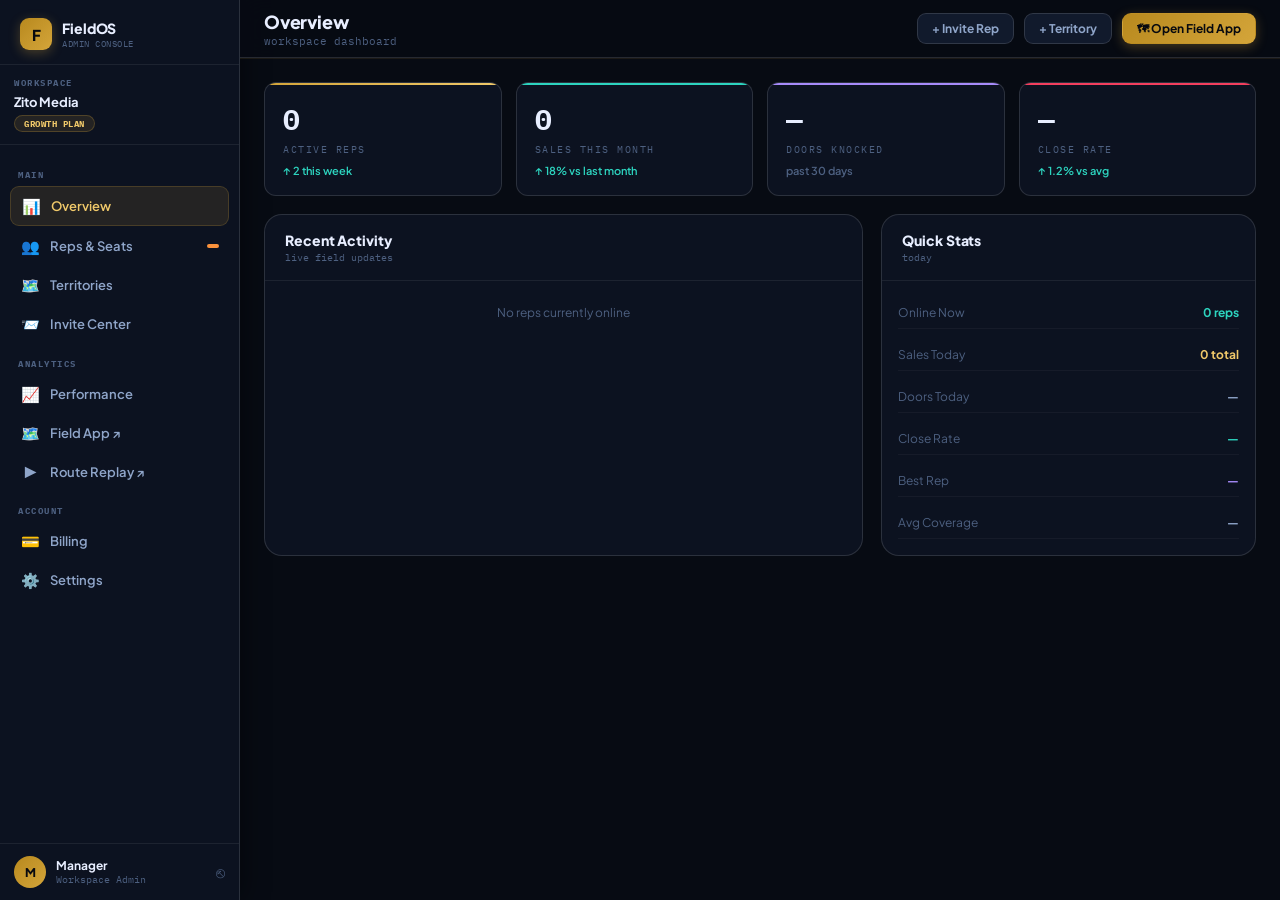
==== admin.html @ e022d768 "Add files via upload" ====
<!DOCTYPE html>
<html lang="en">
<head>
<meta charset="UTF-8">
<meta name="viewport" content="width=device-width, initial-scale=1.0">
<title>FieldOS — Admin</title>
<link rel="preconnect" href="https://fonts.googleapis.com">
<link href="https://fonts.googleapis.com/css2?family=Plus+Jakarta+Sans:wght@400;500;600;700;800&family=IBM+Plex+Mono:wght@400;500;600&display=swap" rel="stylesheet">
<style>
:root{
  --bg:#070b13;--surface:#0c1220;--surface2:#111a2c;--surface3:#162033;
  --border:rgba(255,255,255,0.07);--border-s:rgba(255,255,255,0.13);
  --gold:#d4a53a;--gold-dim:rgba(212,165,58,0.12);--gold-text:#f0c96a;
  --gig:#2dd4bf;--mega:#a78bfa;--danger:#f43f5e;--warn:#fb923c;
  --text:#e8eeff;--text2:#8fa5c9;--muted:#4d6080;
  --sidebar:240px;--topbar:58px;
  --r:12px;--r-lg:18px;
}
*{box-sizing:border-box;margin:0;padding:0}
body{font-family:'Plus Jakarta Sans',sans-serif;background:var(--bg);color:var(--text);height:100vh;overflow:hidden;display:flex;-webkit-font-smoothing:antialiased}

/* ── SIDEBAR ────────────────────────────────────────── */
#sidebar{
  width:var(--sidebar);height:100vh;flex-shrink:0;
  background:var(--surface);border-right:1px solid var(--border-s);
  display:flex;flex-direction:column;overflow:hidden;
  box-shadow:4px 0 24px rgba(0,0,0,.4);
}
.sb-logo{padding:18px 20px 14px;display:flex;align-items:center;gap:10px;border-bottom:1px solid var(--border)}
.sb-logo-mark{width:32px;height:32px;background:linear-gradient(135deg,#b8891e,var(--gold));border-radius:9px;display:flex;align-items:center;justify-content:center;font-size:15px;font-weight:900;color:#07090f;flex-shrink:0;box-shadow:0 3px 12px rgba(212,165,58,.3)}
.sb-logo-text{font-size:14px;font-weight:800;letter-spacing:-.1px}
.sb-logo-sub{font-size:9px;color:var(--muted);font-family:'IBM Plex Mono',monospace;letter-spacing:.5px;margin-top:1px}

.sb-ws{padding:12px 14px;border-bottom:1px solid var(--border)}
.sb-ws-label{font-size:9px;font-weight:700;text-transform:uppercase;letter-spacing:1.5px;color:var(--muted);font-family:'IBM Plex Mono',monospace;margin-bottom:6px}
.sb-ws-name{font-size:13px;font-weight:700;color:var(--text);white-space:nowrap;overflow:hidden;text-overflow:ellipsis}
.sb-ws-plan{display:inline-flex;align-items:center;gap:4px;background:var(--gold-dim);border:1px solid rgba(212,165,58,.25);border-radius:20px;padding:2px 9px;font-size:9px;font-weight:700;color:var(--gold-text);font-family:'IBM Plex Mono',monospace;margin-top:5px;text-transform:uppercase;letter-spacing:.5px}

.sb-nav{flex:1;overflow-y:auto;padding:10px 10px}
.sb-section{font-size:9px;font-weight:700;text-transform:uppercase;letter-spacing:1.5px;color:var(--muted);font-family:'IBM Plex Mono',monospace;padding:14px 8px 6px}
.sb-item{display:flex;align-items:center;gap:10px;padding:9px 10px;border-radius:9px;cursor:pointer;transition:all .15s;color:var(--text2);font-size:13px;font-weight:600;margin-bottom:1px}
.sb-item:hover{background:rgba(255,255,255,.04);color:var(--text)}
.sb-item.active{background:var(--gold-dim);color:var(--gold-text);border:1px solid rgba(212,165,58,.2)}
.sb-item-icon{font-size:15px;flex-shrink:0;width:20px;text-align:center}
.sb-badge{margin-left:auto;background:var(--warn);color:#fff;font-size:9px;font-weight:700;padding:2px 6px;border-radius:10px;font-family:'IBM Plex Mono',monospace}

.sb-footer{padding:12px 14px;border-top:1px solid var(--border)}
.sb-user{display:flex;align-items:center;gap:10px}
.sb-avatar{width:32px;height:32px;border-radius:50%;background:linear-gradient(135deg,#b8891e,var(--gold));display:flex;align-items:center;justify-content:center;font-size:12px;font-weight:800;color:#07090f;flex-shrink:0}
.sb-user-name{font-size:12px;font-weight:700;color:var(--text)}
.sb-user-role{font-size:10px;color:var(--muted);font-family:'IBM Plex Mono',monospace}
.sb-signout{margin-left:auto;background:none;border:none;color:var(--muted);cursor:pointer;font-size:15px;transition:color .15s}
.sb-signout:hover{color:var(--danger)}

/* ── MAIN ───────────────────────────────────────────── */
#main{flex:1;display:flex;flex-direction:column;overflow:hidden}

/* Topbar */
#topbar{height:var(--topbar);flex-shrink:0;display:flex;align-items:center;justify-content:space-between;padding:0 24px;background:rgba(7,11,19,.9);border-bottom:1px solid var(--border-s);backdrop-filter:blur(12px);box-shadow:0 1px 0 rgba(212,165,58,.1)}
.topbar-title{font-size:18px;font-weight:800;letter-spacing:-.2px}
.topbar-sub{font-size:11px;color:var(--muted);font-family:'IBM Plex Mono',monospace;margin-top:1px}
.topbar-actions{display:flex;align-items:center;gap:10px}
.btn-sm{background:var(--surface2);border:1px solid var(--border-s);border-radius:9px;color:var(--text2);font-family:'Plus Jakarta Sans',sans-serif;font-size:12px;font-weight:700;padding:7px 14px;cursor:pointer;transition:all .18s;white-space:nowrap}
.btn-sm:hover{border-color:rgba(212,165,58,.4);color:var(--gold-text)}
.btn-sm.primary{background:linear-gradient(135deg,#b8891e,var(--gold));color:#07090f;border-color:transparent;box-shadow:0 3px 12px rgba(212,165,58,.3)}
.btn-sm.primary:hover{filter:brightness(1.08)}

/* Content area */
#content{flex:1;overflow-y:auto;padding:24px}
#content::-webkit-scrollbar{width:4px}
#content::-webkit-scrollbar-thumb{background:var(--border-s);border-radius:2px}

/* ── PANEL SYSTEM ───────────────────────────────────── */
.panel{display:none;flex-direction:column;gap:18px;animation:fade-in .3s ease}
.panel.active{display:flex}
@keyframes fade-in{from{opacity:0;transform:translateY(8px)}to{opacity:1;transform:translateY(0)}}

/* ── STAT CARDS ─────────────────────────────────────── */
.stat-grid{display:grid;grid-template-columns:repeat(4,1fr);gap:14px}
.stat-card{background:var(--surface);border:1px solid var(--border-s);border-radius:var(--r);padding:18px;position:relative;overflow:hidden}
.stat-card::after{content:'';position:absolute;top:0;left:0;right:0;height:2px}
.stat-card.gold::after{background:linear-gradient(90deg,var(--gold),var(--gold-text))}
.stat-card.teal::after{background:var(--gig)}
.stat-card.purple::after{background:var(--mega)}
.stat-card.red::after{background:var(--danger)}
.stat-val{font-size:28px;font-weight:800;font-family:'IBM Plex Mono',monospace;letter-spacing:-.5px}
.stat-label{font-size:10px;color:var(--muted);text-transform:uppercase;letter-spacing:1.5px;font-family:'IBM Plex Mono',monospace;margin-top:5px}
.stat-delta{font-size:11px;margin-top:8px;display:flex;align-items:center;gap:4px;font-weight:600}
.stat-delta.up{color:var(--gig)}
.stat-delta.down{color:var(--danger)}
.stat-delta.neutral{color:var(--muted)}

/* ── SECTION CARD ───────────────────────────────────── */
.sec-card{background:var(--surface);border:1px solid var(--border-s);border-radius:var(--r-lg);overflow:hidden}
.sec-head{display:flex;align-items:center;justify-content:space-between;padding:16px 20px;border-bottom:1px solid var(--border)}
.sec-title{font-size:14px;font-weight:800;letter-spacing:-.1px}
.sec-sub{font-size:10px;color:var(--muted);font-family:'IBM Plex Mono',monospace;margin-top:2px}

/* ── REP TABLE ──────────────────────────────────────── */
.rep-table{width:100%}
.rt-head{display:grid;grid-template-columns:2fr 1.2fr 1fr 1fr 1fr 80px;gap:0;padding:10px 20px;border-bottom:1px solid var(--border)}
.rt-hcell{font-size:9px;font-weight:700;text-transform:uppercase;letter-spacing:1.5px;color:var(--muted);font-family:'IBM Plex Mono',monospace}
.rt-row{display:grid;grid-template-columns:2fr 1.2fr 1fr 1fr 1fr 80px;gap:0;padding:13px 20px;border-bottom:1px solid rgba(255,255,255,.04);transition:background .12s;align-items:center}
.rt-row:last-child{border-bottom:none}
.rt-row:hover{background:rgba(255,255,255,.02)}
.rep-info{display:flex;align-items:center;gap:10px}
.rep-av{width:34px;height:34px;border-radius:50%;display:flex;align-items:center;justify-content:center;font-size:12px;font-weight:800;flex-shrink:0}
.rep-av.online{background:linear-gradient(135deg,rgba(212,165,58,.3),rgba(45,212,191,.2));color:var(--text);border:1.5px solid rgba(212,165,58,.3)}
.rep-av.offline{background:var(--surface2);color:var(--muted);border:1.5px solid var(--border-s)}
.rep-name{font-size:13px;font-weight:700;color:var(--text)}
.rep-email{font-size:10px;color:var(--muted);font-family:'IBM Plex Mono',monospace;margin-top:1px}
.rt-cell{font-size:12px;color:var(--text2)}
.status-badge{display:inline-flex;align-items:center;gap:5px;font-size:10px;font-weight:700;font-family:'IBM Plex Mono',monospace;padding:3px 9px;border-radius:20px}
.status-badge.online{background:rgba(45,212,191,.1);color:#99f6e4;border:1px solid rgba(45,212,191,.25)}
.status-badge.offline{background:rgba(255,255,255,.05);color:var(--muted);border:1px solid var(--border-s)}
.status-dot{width:6px;height:6px;border-radius:50%}
.online .status-dot{background:var(--gig);box-shadow:0 0 6px var(--gig);animation:pulse 2s infinite}
.offline .status-dot{background:var(--muted)}
@keyframes pulse{0%,100%{box-shadow:0 0 4px var(--gig)}50%{box-shadow:0 0 10px var(--gig)}}
.rt-actions{display:flex;gap:6px;justify-content:flex-end}
.rt-btn{background:none;border:1px solid var(--border-s);border-radius:7px;color:var(--muted);font-size:11px;padding:5px 9px;cursor:pointer;transition:all .15s;font-family:'Plus Jakarta Sans',sans-serif;font-weight:600}
.rt-btn:hover{border-color:rgba(212,165,58,.4);color:var(--gold-text)}
.rt-btn.danger:hover{border-color:rgba(244,63,94,.4);color:var(--danger)}

/* ── INVITE BOX ─────────────────────────────────────── */
.invite-zone{padding:20px;display:flex;flex-direction:column;gap:14px}
.invite-link-box{background:var(--surface2);border:1px solid rgba(212,165,58,.2);border-radius:var(--r);padding:16px 18px}
.inv-label{font-size:9px;font-weight:700;text-transform:uppercase;letter-spacing:1.5px;color:var(--muted);font-family:'IBM Plex Mono',monospace;margin-bottom:8px}
.inv-row{display:flex;gap:8px;align-items:center}
.inv-link{flex:1;background:var(--bg);border:1px solid var(--border-s);border-radius:8px;padding:10px 13px;font-family:'IBM Plex Mono',monospace;font-size:11px;color:var(--text2);overflow:hidden;text-overflow:ellipsis;white-space:nowrap}
.btn-copy{background:var(--gold-dim);border:1px solid rgba(212,165,58,.35);border-radius:8px;color:var(--gold-text);font-size:11px;font-weight:700;padding:9px 14px;cursor:pointer;white-space:nowrap;transition:all .18s;font-family:'Plus Jakarta Sans',sans-serif}
.btn-copy:hover{background:rgba(212,165,58,.22)}
.btn-copy.copied{background:rgba(45,212,191,.12);border-color:rgba(45,212,191,.4);color:#99f6e4}
.inv-meta{display:flex;gap:16px;margin-top:10px;padding-top:10px;border-top:1px solid var(--border)}
.inv-meta-item{font-size:10px;color:var(--muted);font-family:'IBM Plex Mono',monospace}
.inv-meta-item strong{color:var(--text);font-weight:700}

/* ── TERRITORY CARDS ────────────────────────────────── */
.terr-grid{display:grid;grid-template-columns:repeat(3,1fr);gap:12px;padding:20px}
.terr-card{background:var(--surface2);border:1px solid var(--border-s);border-radius:var(--r);padding:16px;position:relative;overflow:hidden}
.terr-card::before{content:'';position:absolute;left:0;top:0;bottom:0;width:3px;background:var(--gold)}
.terr-name{font-size:14px;font-weight:800;margin-bottom:4px}
.terr-region{font-size:10px;color:var(--muted);font-family:'IBM Plex Mono',monospace;margin-bottom:12px}
.terr-stats{display:grid;grid-template-columns:1fr 1fr;gap:8px}
.terr-stat{background:var(--bg);border-radius:8px;padding:8px 10px}
.terr-stat-val{font-size:16px;font-weight:800;font-family:'IBM Plex Mono',monospace}
.terr-stat-lbl{font-size:9px;color:var(--muted);text-transform:uppercase;letter-spacing:1px;margin-top:2px;font-family:'IBM Plex Mono',monospace}
.terr-actions{display:flex;gap:6px;margin-top:12px;padding-top:12px;border-top:1px solid var(--border)}
.terr-btn{flex:1;background:none;border:1px solid var(--border-s);border-radius:8px;color:var(--muted);font-size:11px;font-weight:700;padding:7px;cursor:pointer;transition:all .15s;font-family:'Plus Jakarta Sans',sans-serif}
.terr-btn:hover{border-color:rgba(212,165,58,.4);color:var(--gold-text)}
.add-terr-card{border:1px dashed rgba(212,165,58,.25);background:rgba(212,165,58,.03);display:flex;flex-direction:column;align-items:center;justify-content:center;gap:8px;cursor:pointer;min-height:140px;transition:all .2s}
.add-terr-card:hover{border-color:var(--gold);background:var(--gold-dim)}
.add-terr-icon{font-size:28px;color:var(--gold);opacity:.6}
.add-terr-label{font-size:13px;font-weight:700;color:var(--text2)}

/* ── BILLING ────────────────────────────────────────── */
.billing-wrap{padding:20px;display:flex;flex-direction:column;gap:16px}
.plan-box{background:linear-gradient(140deg,#0d1a30,#0a1220);border:1px solid rgba(212,165,58,.3);border-radius:var(--r-lg);padding:24px;display:flex;align-items:flex-start;justify-content:space-between;gap:20px;position:relative;overflow:hidden}
.plan-box::before{content:'';position:absolute;top:0;left:0;right:0;height:1px;background:linear-gradient(90deg,transparent,var(--gold),transparent);opacity:.5}
.plan-box-left h2{font-size:22px;font-weight:800;margin-bottom:4px}
.plan-box-left p{font-size:12px;color:var(--text2);line-height:1.5}
.plan-price-big{font-size:38px;font-weight:800;font-family:'IBM Plex Mono',monospace;color:var(--gold-text)}
.plan-price-big span{font-size:14px;color:var(--muted);font-weight:400}
.plan-next-bill{font-size:11px;color:var(--muted);font-family:'IBM Plex Mono',monospace;margin-top:2px}

.usage-bar-wrap{background:var(--surface2);border:1px solid var(--border-s);border-radius:var(--r);padding:16px}
.usage-row{display:flex;justify-content:space-between;align-items:center;margin-bottom:8px}
.usage-name{font-size:13px;font-weight:700}
.usage-nums{font-size:11px;font-family:'IBM Plex Mono',monospace;color:var(--muted)}
.usage-track{height:6px;background:rgba(255,255,255,.06);border-radius:4px;overflow:hidden;margin-bottom:4px}
.usage-fill{height:100%;background:linear-gradient(90deg,var(--gold),var(--gold-text));border-radius:4px;transition:width .5s}
.usage-fill.warn{background:linear-gradient(90deg,var(--warn),#fbbf24)}
.usage-fill.full{background:linear-gradient(90deg,var(--danger),#fb7185)}

.invoice-row{display:flex;align-items:center;justify-content:space-between;padding:11px 0;border-bottom:1px solid rgba(255,255,255,.04);font-size:12px}
.invoice-row:last-child{border-bottom:none}
.invoice-date{color:var(--muted);font-family:'IBM Plex Mono',monospace}
.invoice-amt{font-weight:700;font-family:'IBM Plex Mono',monospace}
.invoice-badge{font-size:9px;padding:2px 8px;border-radius:10px}
.invoice-badge.paid{background:rgba(45,212,191,.1);color:#99f6e4;border:1px solid rgba(45,212,191,.25)}
.invoice-dl{background:none;border:none;color:var(--muted);cursor:pointer;font-size:14px;transition:color .15s}
.invoice-dl:hover{color:var(--gold-text)}

/* ── SETTINGS ───────────────────────────────────────── */
.settings-wrap{padding:20px;display:flex;flex-direction:column;gap:16px}
.setting-section{background:var(--surface2);border:1px solid var(--border-s);border-radius:var(--r);padding:20px}
.setting-section h3{font-size:13px;font-weight:800;margin-bottom:4px}
.setting-section p{font-size:12px;color:var(--text2);margin-bottom:16px;line-height:1.5}
.setting-field{margin-bottom:14px}
.setting-field label{display:block;font-size:10px;font-weight:700;text-transform:uppercase;letter-spacing:1.5px;color:var(--muted);font-family:'IBM Plex Mono',monospace;margin-bottom:6px}
.setting-field input,.setting-field select{width:100%;background:var(--bg);border:1px solid var(--border-s);border-radius:9px;padding:10px 13px;color:var(--text);font-family:'Plus Jakarta Sans',sans-serif;font-size:13px;outline:none;transition:border-color .2s}
.setting-field input:focus,.setting-field select:focus{border-color:var(--gold)}
.setting-row{display:flex;align-items:center;justify-content:space-between;padding:12px 0;border-bottom:1px solid rgba(255,255,255,.04)}
.setting-row:last-child{border-bottom:none;padding-bottom:0}
.setting-row-info h4{font-size:13px;font-weight:700;margin-bottom:2px}
.setting-row-info p{font-size:11px;color:var(--muted);line-height:1.4}
/* Toggle switch */
.toggle{position:relative;width:42px;height:24px;cursor:pointer;flex-shrink:0}
.toggle input{opacity:0;position:absolute}
.toggle-track{position:absolute;inset:0;background:rgba(255,255,255,.08);border:1px solid var(--border-s);border-radius:999px;transition:all .2s}
.toggle input:checked+.toggle-track{background:rgba(45,212,191,.3);border-color:rgba(45,212,191,.5)}
.toggle-knob{position:absolute;top:2px;left:2px;width:18px;height:18px;border-radius:50%;background:#fff;box-shadow:0 2px 6px rgba(0,0,0,.3);transition:left .2s}
.toggle input:checked~.toggle-knob{left:20px;background:var(--gig)}

/* ── DANGER ZONE ────────────────────────────────────── */
.danger-zone{background:rgba(244,63,94,.05);border:1px solid rgba(244,63,94,.2);border-radius:var(--r);padding:20px}
.danger-zone h3{font-size:13px;font-weight:800;color:var(--danger);margin-bottom:4px}
.danger-zone p{font-size:12px;color:var(--text2);margin-bottom:14px;line-height:1.5}
.btn-danger{background:rgba(244,63,94,.1);border:1px solid rgba(244,63,94,.3);border-radius:9px;color:var(--danger);font-family:'Plus Jakarta Sans',sans-serif;font-size:13px;font-weight:700;padding:9px 18px;cursor:pointer;transition:all .2s}
.btn-danger:hover{background:rgba(244,63,94,.2);border-color:var(--danger)}

/* ── MODAL ──────────────────────────────────────────── */
#modal-overlay{display:none;position:fixed;inset:0;background:rgba(0,0,0,.8);backdrop-filter:blur(6px);z-index:1000;align-items:center;justify-content:center;padding:20px}
#modal-overlay.open{display:flex}
.modal-box{background:var(--surface);border:1px solid var(--border-s);border-radius:var(--r-lg);padding:32px;width:100%;max-width:460px;position:relative;box-shadow:0 24px 64px rgba(0,0,0,.6)}
.modal-box::before{content:'';position:absolute;top:0;left:0;right:0;height:1px;background:linear-gradient(90deg,transparent,var(--gold),transparent);opacity:.4}
.modal-title{font-size:19px;font-weight:800;margin-bottom:6px;letter-spacing:-.2px}
.modal-sub{font-size:12px;color:var(--text2);margin-bottom:22px;line-height:1.5}
.modal-close{position:absolute;top:14px;right:14px;background:var(--surface2);border:1px solid var(--border-s);border-radius:7px;color:var(--muted);cursor:pointer;width:28px;height:28px;font-size:14px;display:flex;align-items:center;justify-content:center;transition:all .15s}
.modal-close:hover{color:var(--danger);border-color:rgba(244,63,94,.4)}
.modal-field{margin-bottom:14px}
.modal-field label{display:block;font-size:10px;font-weight:700;text-transform:uppercase;letter-spacing:1.5px;color:var(--muted);font-family:'IBM Plex Mono',monospace;margin-bottom:6px}
.modal-field input,.modal-field select{width:100%;background:var(--surface2);border:1px solid var(--border-s);border-radius:9px;padding:11px 13px;color:var(--text);font-family:'Plus Jakarta Sans',sans-serif;font-size:13px;outline:none;transition:border-color .2s}
.modal-field input:focus,.modal-field select:focus{border-color:var(--gold);box-shadow:0 0 0 3px rgba(212,165,58,.1)}
.modal-actions{display:flex;gap:10px;margin-top:20px}
.btn-modal-cancel{flex:1;background:var(--surface2);border:1px solid var(--border-s);border-radius:9px;color:var(--text2);font-family:'Plus Jakarta Sans',sans-serif;font-size:13px;font-weight:700;padding:11px;cursor:pointer;transition:all .18s}
.btn-modal-cancel:hover{color:var(--text);border-color:var(--border-s)}
.btn-modal-confirm{flex:2;background:linear-gradient(135deg,#b8891e,var(--gold));color:#07090f;border:none;border-radius:9px;font-family:'Plus Jakarta Sans',sans-serif;font-size:13px;font-weight:800;padding:11px;cursor:pointer;transition:all .2s;box-shadow:0 3px 12px rgba(212,165,58,.25)}
.btn-modal-confirm:hover{filter:brightness(1.08)}

/* ── RESPONSIVE ─────────────────────────────────────── */
@media(max-width:900px){
  .stat-grid{grid-template-columns:repeat(2,1fr)}
  .terr-grid{grid-template-columns:repeat(2,1fr)}
}
@media(max-width:700px){
  #sidebar{display:none}
  .rt-head,.rt-row{grid-template-columns:2fr 1fr 80px}
  .rt-cell:nth-child(3),.rt-cell:nth-child(4),.rt-hcell:nth-child(3),.rt-hcell:nth-child(4){display:none}
  .stat-grid{grid-template-columns:repeat(2,1fr)}
}
</style>
</head>
<body>

<!-- SIDEBAR -->
<nav id="sidebar">
  <div class="sb-logo">
    <div class="sb-logo-mark">F</div>
    <div>
      <div class="sb-logo-text">FieldOS</div>
      <div class="sb-logo-sub">ADMIN CONSOLE</div>
    </div>
  </div>

  <div class="sb-ws">
    <div class="sb-ws-label">Workspace</div>
    <div class="sb-ws-name" id="ws-name-display">Zito Telecom</div>
    <div class="sb-ws-plan">Growth Plan</div>
  </div>

  <div class="sb-nav">
    <div class="sb-section">Main</div>
    <div class="sb-item active" data-panel="overview"><span class="sb-item-icon">📊</span>Overview</div>
    <div class="sb-item" data-panel="reps"><span class="sb-item-icon">👥</span>Reps &amp; Seats<span class="sb-badge" id="badge-reps"></span></div>
    <div class="sb-item" data-panel="territories"><span class="sb-item-icon">🗺️</span>Territories</div>
    <div class="sb-item" data-panel="invites"><span class="sb-item-icon">📨</span>Invite Center</div>

    <div class="sb-section">Analytics</div>
    <div class="sb-item" data-panel="analytics"><span class="sb-item-icon">📈</span>Performance</div>
    <div class="sb-item" onclick="goToFieldApp()"><span class="sb-item-icon">🗺️</span>Field App ↗</div>
    <div class="sb-item" onclick="goToRouteReplay()"><span class="sb-item-icon">▶️</span>Route Replay ↗</div>

    <div class="sb-section">Account</div>
    <div class="sb-item" data-panel="billing"><span class="sb-item-icon">💳</span>Billing</div>
    <div class="sb-item" data-panel="settings"><span class="sb-item-icon">⚙️</span>Settings</div>
  </div>

  <div class="sb-footer">
    <div class="sb-user">
      <div class="sb-avatar" id="sb-avatar-init">JD</div>
      <div>
        <div class="sb-user-name" id="sb-admin-name">Jordan Davis</div>
        <div class="sb-user-role">Workspace Admin</div>
      </div>
      <button class="sb-signout" title="Sign out">⎋</button>
    </div>
  </div>
</nav>

<!-- MAIN -->
<div id="main">
  <div id="topbar">
    <div>
      <div class="topbar-title" id="topbar-title">Overview</div>
      <div class="topbar-sub" id="topbar-sub">workspace dashboard</div>
    </div>
    <div class="topbar-actions">
      <button class="btn-sm" onclick="openModal('invite')">+ Invite Rep</button>
      <button class="btn-sm" onclick="openModal('territory')">+ Territory</button>
      <button class="btn-sm primary" onclick="goToFieldApp()">🗺 Open Field App</button>
    </div>
  </div>

  <div id="content">

    <!-- OVERVIEW -->
    <div class="panel active" id="panel-overview">
      <div class="stat-grid">
        <div class="stat-card gold">
          <div class="stat-val" id="stat-reps">—</div>
          <div class="stat-label">Active Reps</div>
          <div class="stat-delta up" id="stat-reps-d">↑ 2 this week</div>
        </div>
        <div class="stat-card teal">
          <div class="stat-val" id="stat-sales">—</div>
          <div class="stat-label">Sales This Month</div>
          <div class="stat-delta up" id="stat-sales-d">↑ 18% vs last month</div>
        </div>
        <div class="stat-card purple">
          <div class="stat-val" id="stat-doors">—</div>
          <div class="stat-label">Doors Knocked</div>
          <div class="stat-delta neutral" id="stat-doors-d">past 30 days</div>
        </div>
        <div class="stat-card red">
          <div class="stat-val" id="stat-rate">—</div>
          <div class="stat-label">Close Rate</div>
          <div class="stat-delta up" id="stat-rate-d">↑ 1.2% vs avg</div>
        </div>
      </div>

      <!-- Activity feed + quick actions -->
      <div style="display:grid;grid-template-columns:1.6fr 1fr;gap:18px">
        <div class="sec-card">
          <div class="sec-head">
            <div>
              <div class="sec-title">Recent Activity</div>
              <div class="sec-sub">live field updates</div>
            </div>
          </div>
          <div id="activity-feed" style="padding:4px 0"></div>
        </div>

        <div class="sec-card">
          <div class="sec-head"><div><div class="sec-title">Quick Stats</div><div class="sec-sub">today</div></div></div>
          <div id="quick-stats" style="padding:16px;display:flex;flex-direction:column;gap:10px"></div>
        </div>
      </div>
    </div>

    <!-- REPS -->
    <div class="panel" id="panel-reps">
      <div class="sec-card">
        <div class="sec-head">
          <div>
            <div class="sec-title">Team Roster</div>
            <div class="sec-sub" id="seats-label">— / — seats used</div>
          </div>
          <button class="btn-sm primary" onclick="openModal('invite')">+ Invite Rep</button>
        </div>
        <div class="rep-table">
          <div class="rt-head">
            <div class="rt-hcell">Rep</div>
            <div class="rt-hcell">Territory</div>
            <div class="rt-hcell">Status</div>
            <div class="rt-hcell">Sales</div>
            <div class="rt-hcell">Last Active</div>
            <div class="rt-hcell"></div>
          </div>
          <div id="rep-rows"></div>
        </div>
      </div>
    </div>

    <!-- TERRITORIES -->
    <div class="panel" id="panel-territories">
      <div class="sec-card">
        <div class="sec-head">
          <div><div class="sec-title">Territories</div><div class="sec-sub">geographic coverage zones</div></div>
          <button class="btn-sm primary" onclick="openModal('territory')">+ Add Territory</button>
        </div>
        <div class="terr-grid" id="terr-grid"></div>
      </div>
    </div>

    <!-- INVITE CENTER -->
    <div class="panel" id="panel-invites">
      <div class="sec-card">
        <div class="sec-head">
          <div><div class="sec-title">Invite Center</div><div class="sec-sub">share access with your team</div></div>
          <button class="btn-sm" onclick="regenerateToken()">↺ Regenerate Link</button>
        </div>
        <div class="invite-zone">
          <div class="invite-link-box">
            <div class="inv-label">Workspace Invite Link</div>
            <div class="inv-row">
              <div class="inv-link" id="inv-link-display">Loading…</div>
              <button class="btn-copy" id="inv-copy-btn">Copy</button>
            </div>
            <div class="inv-meta">
              <div class="inv-meta-item">Uses: <strong id="inv-uses">0</strong></div>
              <div class="inv-meta-item">Pending: <strong id="inv-pending">0</strong></div>
              <div class="inv-meta-item">Expires: <strong>Never</strong></div>
            </div>
          </div>

          <div>
            <div style="font-size:10px;font-weight:700;text-transform:uppercase;letter-spacing:1.5px;color:var(--muted);font-family:'IBM Plex Mono',monospace;margin-bottom:10px">Send Email Invites</div>
            <div style="display:flex;gap:8px;margin-bottom:10px">
              <input type="email" id="inv-email-input" placeholder="rep@company.com" style="flex:1;background:var(--surface2);border:1px solid var(--border-s);border-radius:9px;padding:10px 13px;color:var(--text);font-family:'Plus Jakarta Sans',sans-serif;font-size:13px;outline:none">
              <button class="btn-sm primary" onclick="sendEmailInvite()" style="padding:10px 18px">Send Invite</button>
            </div>
            <div id="invite-email-list" style="display:flex;flex-direction:column;gap:6px"></div>
          </div>
        </div>
      </div>
    </div>

    <!-- ANALYTICS (placeholder) -->
    <div class="panel" id="panel-analytics">
      <div class="sec-card" style="padding:60px;text-align:center">
        <div style="font-size:48px;margin-bottom:16px">📈</div>
        <div style="font-size:18px;font-weight:800;margin-bottom:8px">Full Analytics Available</div>
        <div style="font-size:13px;color:var(--text2);margin-bottom:20px">Open the Field App's Manager Dashboard for live analytics, leaderboards, and territory intelligence.</div>
        <button class="btn-sm primary" onclick="goToFieldApp()" style="display:inline-block;padding:12px 28px;font-size:14px">Open Manager Dashboard →</button>
      </div>
    </div>

    <!-- BILLING -->
    <div class="panel" id="panel-billing">
      <div class="sec-card">
        <div class="sec-head"><div><div class="sec-title">Current Plan</div><div class="sec-sub">billing &amp; usage</div></div></div>
        <div class="billing-wrap">
          <div class="plan-box">
            <div class="plan-box-left">
              <h2>Growth Plan</h2>
              <p>Unlimited territories · Up to 25 reps · AI analysis · Manager dashboard · Priority support</p>
              <div style="display:flex;gap:8px;margin-top:16px">
                <button class="btn-sm">Upgrade to Enterprise</button>
                <button class="btn-sm">View All Plans</button>
              </div>
            </div>
            <div style="text-align:right">
              <div class="plan-price-big">$149<span>/mo</span></div>
              <div class="plan-next-bill">Next billing: <strong id="next-bill-date">—</strong></div>
              <div style="margin-top:8px;display:inline-flex;align-items:center;gap:5px;background:rgba(45,212,191,.1);border:1px solid rgba(45,212,191,.25);border-radius:20px;padding:3px 10px;font-size:10px;font-family:'IBM Plex Mono',monospace;color:#99f6e4;font-weight:700">
                <div style="width:6px;height:6px;border-radius:50%;background:var(--gig)"></div> ACTIVE
              </div>
            </div>
          </div>

          <div class="usage-bar-wrap">
            <div style="font-size:10px;font-weight:700;text-transform:uppercase;letter-spacing:1.5px;color:var(--muted);font-family:'IBM Plex Mono',monospace;margin-bottom:14px">Usage This Period</div>
            <div id="usage-bars"></div>
          </div>

          <div class="sec-card">
            <div class="sec-head"><div><div class="sec-title">Invoice History</div></div></div>
            <div id="invoice-list" style="padding:4px 20px 8px"></div>
          </div>
        </div>
      </div>
    </div>

    <!-- SETTINGS -->
    <div class="panel" id="panel-settings">
      <div class="sec-card">
        <div class="sec-head"><div><div class="sec-title">Workspace Settings</div></div></div>
        <div class="settings-wrap">

          <div class="setting-section">
            <h3>Company Profile</h3>
            <p>This information appears in reports and rep-facing interfaces.</p>
            <div style="display:grid;grid-template-columns:1fr 1fr;gap:12px">
              <div class="setting-field"><label>Company Name</label><input type="text" id="set-company" value="Zito Telecom"></div>
              <div class="setting-field"><label>Workspace Slug</label><input type="text" id="set-slug" value="zito-telecom-ab12cd"></div>
              <div class="setting-field"><label>Admin Email</label><input type="email" id="set-email" value="admin@zitotelecom.com"></div>
              <div class="setting-field"><label>Industry</label>
                <select><option>Telecom / ISP</option><option>Utilities</option><option>Cable / Fiber</option></select>
              </div>
            </div>
            <button class="btn-sm primary" style="margin-top:4px">Save Changes</button>
          </div>

          <div class="setting-section">
            <h3>Notifications</h3>
            <p>Control what events trigger email or in-app alerts.</p>
            <div style="display:flex;flex-direction:column;gap:0">
              ${[
                ['New sale recorded','Get alerted every time a rep logs a sale'],
                ['Rep goes offline','Notify when a rep\'s status changes to offline'],
                ['Low seat availability','Alert when 90% of seats are used'],
                ['Weekly performance digest','Summary email every Monday morning'],
                ['Territory coverage milestone','When a territory hits 50% / 100% coverage']
              ].map(([n,d],i) => `
                <div class="setting-row">
                  <div class="setting-row-info"><h4>${n}</h4><p>${d}</p></div>
                  <label class="toggle"><input type="checkbox"${i<3?' checked':''}><div class="toggle-track"></div><div class="toggle-knob"></div></label>
                </div>
              `).join('')}
            </div>
          </div>

          <div class="setting-section">
            <h3>Security</h3>
            <p>Access controls and session management.</p>
            <div style="display:flex;flex-direction:column;gap:0">
              ${[
                ['Require email verification for new reps','Reps must verify email before accessing field app'],
                ['Auto-expire inactive sessions','Sign out reps after 12 hours of inactivity'],
                ['Log all disposition changes','Maintain audit trail of every status update'],
              ].map(([n,d],i) => `
                <div class="setting-row">
                  <div class="setting-row-info"><h4>${n}</h4><p>${d}</p></div>
                  <label class="toggle"><input type="checkbox" checked><div class="toggle-track"></div><div class="toggle-knob"></div></label>
                </div>
              `).join('')}
            </div>
          </div>

          <div class="danger-zone">
            <h3>⚠️ Danger Zone</h3>
            <p>Deleting your workspace is permanent and cannot be undone. All rep data, territories, and sales history will be lost.</p>
            <button class="btn-danger">Delete Workspace</button>
          </div>

        </div>
      </div>
    </div>

  </div><!-- /content -->
</div><!-- /main -->

<!-- MODAL -->
<div id="modal-overlay">
  <div class="modal-box">
    <button class="modal-close" onclick="closeModal()">×</button>
    <div id="modal-content"></div>
  </div>
</div>

<script>
// ── CONFIG ───────────────────────────────────────────
// ▶ zito.gs — your real backend
const SCRIPT_URL = 'https://script.google.com/macros/s/AKfycbyyqHh3H5qbBxB2fP9dPsymDoreXGwvrjCLT-ROQGBLMjBXKpprt3LWCC2aHbbeovJp/exec';
const params = new URLSearchParams(window.location.search);
const WS_ID  = params.get('ws') || 'zito-telecom-ab12cd';
const WORKSPACE = { name:'Zito Media', plan:'Growth', adminName:'Manager', adminEmail:'' };
const INVITE_TOKEN = params.get('token') || 'invite';

// ── LIVE DATA — loaded from zito.gs ─────────────────
let REPS        = [];   // from action=repstatus
let TERRITORIES = [];   // from action=workspace_info
let STATS       = {};   // from action=dailystats

async function loadDashboardData() {
  try {
    // Load rep live status
    const repRes = await fetch(SCRIPT_URL + '?action=repstatus&_t=' + Date.now());
    const repJson = await repRes.json();
    if (repJson.reps) {
      REPS = repJson.reps.map((r,i) => ({
        id:        'r' + i,
        name:      r.name,
        email:     '',
        territory: '',
        status:    r.status || 'offline',
        sales:     r.totalSales || 0,
        megaSales: r.megaSales  || 0,
        gigSales:  r.gigSales   || 0,
        doors:     r.doorsWorked || 0,
        lastSeen:  r.lastSeen ? timeSince(r.lastSeen) : '—'
      }));
    }
  } catch(e) { console.warn('Rep status load failed:', e); }

  try {
    // Load territory list + stats
    const wsRes  = await fetch(SCRIPT_URL + '?action=workspace_info&_t=' + Date.now());
    const wsJson = await wsRes.json();
    if (wsJson.territories) {
      TERRITORIES = wsJson.territories.map(name => ({
        name, region:'', addresses:0, reps:0, sales:0, pct:0
      }));
    }
    if (wsJson.company) WORKSPACE.name = wsJson.company;
  } catch(e) { console.warn('Workspace info load failed:', e); }

  try {
    // Enrich territories with daily stats
    const statRes  = await fetch(SCRIPT_URL + '?action=dailystats&days=1&_t=' + Date.now());
    const statJson = await statRes.json();
    if (statJson.rows) {
      statJson.rows.forEach(function(row) {
        const t = TERRITORIES.find(x => x.name === row.territory);
        if (t) {
          t.sales    = row.totalSales   || 0;
          t.addresses= row.totalHomes   || 0;
          t.pct      = row.totalHomes > 0
            ? Math.round((row.worked / row.totalHomes) * 100) : 0;
        }
        STATS = row; // keep latest for summary
      });
    }
  } catch(e) { console.warn('Stats load failed:', e); }

  // Render everything with real data
  document.querySelector('#sb-admin-name').textContent   = WORKSPACE.adminName;
  document.querySelector('#sb-avatar-init').textContent  = initials(WORKSPACE.adminName);
  document.querySelector('#ws-name-display').textContent = WORKSPACE.name;
  document.querySelector('#next-bill-date').textContent  = nextBillDate();

  fillOverview();
  fillReps();
  fillTerritories();
  fillInvites();
  fillBilling();
}

function timeSince(iso) {
  const diff = Date.now() - new Date(iso).getTime();
  const m = Math.floor(diff / 60000);
  if (m < 1)  return 'Now';
  if (m < 60) return m + 'm ago';
  const h = Math.floor(m / 60);
  if (h < 24) return h + 'h ago';
  return Math.floor(h/24) + 'd ago';
}

// Init immediately, then auto-refresh every 90 seconds
loadDashboardData();
setInterval(loadDashboardData, 90000);

// Nav
document.querySelectorAll('.sb-item[data-panel]').forEach(item => {
  item.addEventListener('click', () => {
    document.querySelectorAll('.sb-item').forEach(x => x.classList.remove('active'));
    document.querySelectorAll('.panel').forEach(p => p.classList.remove('active'));
    item.classList.add('active');
    const pid = 'panel-' + item.dataset.panel;
    document.getElementById(pid).classList.add('active');
    document.querySelector('#topbar-title').textContent = item.textContent.trim().replace('↗','').trim();
    document.querySelector('#topbar-sub').textContent = item.dataset.panel + ' management';
  });
});

// ── OVERVIEW ─────────────────────────────────────────
function fillOverview() {
  const online     = REPS.filter(r => r.status === 'online').length;
  const totalSales = REPS.reduce((a,r) => a + r.sales, 0);
  const totalDoors = REPS.reduce((a,r) => a + (r.doors || 0), 0);
  const closeRate  = totalDoors > 0 ? ((totalSales / totalDoors) * 100).toFixed(1) + '%' : '—';

  document.querySelector('#stat-reps').textContent  = online;
  document.querySelector('#stat-sales').textContent = totalSales;
  document.querySelector('#stat-doors').textContent = totalDoors > 0 ? totalDoors.toLocaleString() : '—';
  document.querySelector('#stat-rate').textContent  = closeRate;
  document.querySelector('#badge-reps').textContent = online > 0 ? online + ' live' : '';

  // Activity feed: online reps sorted by last seen
  const feed = document.querySelector('#activity-feed');
  const onlineReps = [...REPS].filter(r => r.status === 'online')
    .sort((a,b) => b.sales - a.sales);
  if (onlineReps.length === 0) {
    feed.innerHTML = '<div style="padding:20px;text-align:center;color:var(--muted);font-size:12px">No reps currently online</div>';
  } else {
    feed.innerHTML = onlineReps.map(r => `
      <div style="display:flex;align-items:flex-start;gap:12px;padding:11px 20px;border-bottom:1px solid rgba(255,255,255,.04)">
        <div style="font-size:16px;flex-shrink:0;margin-top:1px">🟢</div>
        <div style="flex:1;min-width:0">
          <div style="font-size:12px;color:var(--text);line-height:1.4">
            <strong>${r.name}</strong> — ${r.sales} sales · ${r.doors} doors knocked
          </div>
          <div style="font-size:10px;color:var(--muted);font-family:'IBM Plex Mono',monospace;margin-top:3px">Active · ${r.lastSeen}</div>
        </div>
      </div>`).join('');
  }

  // Quick stats panel
  const bestRep = [...REPS].sort((a,b) => b.sales - a.sales)[0];
  const avgCov  = TERRITORIES.length > 0
    ? Math.round(TERRITORIES.reduce((a,t) => a + t.pct, 0) / TERRITORIES.length) + '%'
    : '—';
  const qs = document.querySelector('#quick-stats');
  qs.innerHTML = '';
  [
    ['Online Now',    online + ' rep' + (online !== 1 ? 's' : ''), 'var(--gig)'],
    ['Sales Today',   totalSales + ' total', 'var(--gold-text)'],
    ['Doors Today',   totalDoors > 0 ? totalDoors.toLocaleString() : '—', 'var(--text2)'],
    ['Close Rate',    closeRate, 'var(--gig)'],
    ['Best Rep',      bestRep ? bestRep.name.split(' ')[0] + ' — ' + bestRep.sales + ' sales' : '—', 'var(--mega)'],
    ['Avg Coverage',  avgCov, 'var(--text2)'],
  ].forEach(([l,v,c]) => {
    qs.innerHTML += `
      <div style="display:flex;justify-content:space-between;align-items:center;padding:8px 0;border-bottom:1px solid rgba(255,255,255,.04)">
        <span style="font-size:12px;color:var(--muted)">${l}</span>
        <span style="font-size:12px;font-weight:700;color:${c}">${v}</span>
      </div>`;
  });
}

// ── REPS ─────────────────────────────────────────────
function fillReps() {
  const online = REPS.filter(r=>r.status==='online').length;
  document.querySelector('#seats-label').textContent = `${REPS.length} reps · ${online} online now`;
  document.querySelector('#rep-rows').innerHTML = REPS.length === 0
    ? '<tr><td colspan="5" style="text-align:center;padding:20px;color:var(--muted);font-size:12px">No reps found — add reps to the Reps tab in your Google Sheet</td></tr>'
    : REPS.map(r => `
    <div class="rt-row">
      <div class="rep-info">
        <div class="rep-av ${r.status}">${initials(r.name)}</div>
        <div><div class="rep-name">${r.name}</div><div class="rep-email">${r.email}</div></div>
      </div>
      <div class="rt-cell" style="font-size:11px;color:var(--muted);font-family:'IBM Plex Mono',monospace">${r.territory}</div>
      <div class="rt-cell">
        <div class="status-badge ${r.status}">
          <div class="status-dot"></div>${r.status}
        </div>
      </div>
      <div class="rt-cell" style="font-family:'IBM Plex Mono',monospace;font-weight:700;color:var(--gold-text)">${r.sales}</div>
      <div class="rt-cell" style="font-size:11px;color:var(--muted);font-family:'IBM Plex Mono',monospace">${r.lastSeen}</div>
      <div class="rt-actions">
        <button class="rt-btn" onclick="viewRep('${r.id}')">View</button>
        <button class="rt-btn danger" onclick="deactivateRep('${r.id}')">×</button>
      </div>
    </div>
  `).join('');
}

// ── TERRITORIES ──────────────────────────────────────
function fillTerritories() {
  const g = document.querySelector('#terr-grid');
  g.innerHTML = TERRITORIES.map(t => `
    <div class="terr-card">
      <div class="terr-name">${t.name}</div>
      <div class="terr-region">${t.region}</div>
      <div class="terr-stats">
        <div class="terr-stat"><div class="terr-stat-val">${t.reps}</div><div class="terr-stat-lbl">Reps</div></div>
        <div class="terr-stat"><div class="terr-stat-val">${t.sales}</div><div class="terr-stat-lbl">Sales</div></div>
        <div class="terr-stat"><div class="terr-stat-val">${t.addresses.toLocaleString()}</div><div class="terr-stat-lbl">Addresses</div></div>
        <div class="terr-stat"><div class="terr-stat-val" style="color:${t.pct>40?'var(--gig)':t.pct>15?'var(--warn)':'var(--muted)'}">${t.pct}%</div><div class="terr-stat-lbl">Coverage</div></div>
      </div>
      <div class="terr-actions">
        <button class="terr-btn">Edit</button>
        <button class="terr-btn" onclick="goToRouteReplay('${t.name}')">▶ Route Replay</button>
        <button class="terr-btn" onclick="window.location.href='index.html'">Open Field App</button>
      </div>
    </div>
  `).join('') + `
    <div class="terr-card add-terr-card" onclick="openModal('territory')">
      <div class="add-terr-icon">＋</div>
      <div class="add-terr-label">Add Territory</div>
    </div>
  `;
}

// ── INVITES ──────────────────────────────────────────
function fillInvites() {
  const link = `${window.location.origin}/rep-invite.html?ws=${WS_ID}&token=${INVITE_TOKEN}`;
  const linkEl = document.querySelector('#inv-link-display');
  if(linkEl) linkEl.textContent = link;
  document.querySelector('#inv-uses').textContent    = REPS.length;
  document.querySelector('#inv-pending').textContent = INVITES.length;

  const btn = document.querySelector('#inv-copy-btn');
  if(btn) btn.addEventListener('click', function() {
    navigator.clipboard.writeText(link).then(() => {
      this.textContent = '✓ Copied!'; this.classList.add('copied');
      setTimeout(() => { this.textContent = 'Copy'; this.classList.remove('copied'); }, 2500);
    });
  });
  renderInviteEmails();
}

function renderInviteEmails() {
  const el = document.querySelector('#invite-email-list');
  if(!el) return;
  el.innerHTML = INVITES.map(e => `
    <div style="display:flex;align-items:center;justify-content:space-between;background:var(--surface2);border:1px solid rgba(251,146,60,.2);border-radius:9px;padding:9px 13px;font-size:12px">
      <span style="color:var(--text2)">${e}</span>
      <span style="font-size:10px;color:var(--warn);font-family:'IBM Plex Mono',monospace;font-weight:700">PENDING</span>
    </div>
  `).join('');
}

function sendEmailInvite() {
  const inp = document.querySelector('#inv-email-input');
  const v = inp.value.trim();
  if(v && v.includes('@') && !INVITES.includes(v)) {
    INVITES.push(v); inp.value = '';
    document.querySelector('#inv-pending').textContent = INVITES.length;
    renderInviteEmails();
  }
}

function regenerateToken() {
  alert('Invite link regenerated. Old link is now invalid.');
}

// ── BILLING ──────────────────────────────────────────
function fillBilling() {
  const ub = document.querySelector('#usage-bars');
  if(!ub) return;
  const items = [
    { name:'Rep Seats', used:5, total:25 },
    { name:'Territories', used:3, total:null },
    { name:'AI Analysis Runs', used:14, total:50 },
  ];
  ub.innerHTML = items.map(it => {
    const pct = it.total ? Math.round((it.used/it.total)*100) : null;
    const cls = pct > 90 ? 'full' : pct > 70 ? 'warn' : '';
    return `
      <div style="margin-bottom:14px">
        <div class="usage-row">
          <div class="usage-name">${it.name}</div>
          <div class="usage-nums">${it.used}${it.total?' / '+it.total:' used'}</div>
        </div>
        ${it.total ? `<div class="usage-track"><div class="usage-fill ${cls}" style="width:${pct}%"></div></div>` : ''}
      </div>`;
  }).join('');

  const il = document.querySelector('#invoice-list');
  if(!il) return;
  const months = ['Feb 2026','Jan 2026','Dec 2025','Nov 2025'];
  il.innerHTML = months.map(m => `
    <div class="invoice-row">
      <div class="invoice-date">${m}</div>
      <div style="color:var(--text2);font-size:12px">Growth Plan</div>
      <div class="invoice-badge paid">Paid</div>
      <div class="invoice-amt">$149.00</div>
      <button class="invoice-dl" title="Download PDF">⬇</button>
    </div>
  `).join('');
}

// ── MODALS ───────────────────────────────────────────
function openModal(type) {
  const mc = document.querySelector('#modal-content');
  if(type === 'invite') {
    mc.innerHTML = `
      <div class="modal-title">Invite a Rep</div>
      <div class="modal-sub">They'll receive an email with their workspace invite link and setup instructions.</div>
      <div class="modal-field"><label>Full Name</label><input type="text" id="m-name" placeholder="Alex Johnson"></div>
      <div class="modal-field"><label>Work Email</label><input type="email" id="m-email" placeholder="alex@company.com"></div>
      <div class="modal-field"><label>Assign Territory</label>
        <select id="m-terr">${TERRITORIES.map(t=>`<option>${t.name}</option>`).join('')}</select>
      </div>
      <div class="modal-actions">
        <button class="btn-modal-cancel" onclick="closeModal()">Cancel</button>
        <button class="btn-modal-confirm" onclick="sendInvite()">Send Invite →</button>
      </div>`;
  } else if(type === 'territory') {
    mc.innerHTML = `
      <div class="modal-title">Add Territory</div>
      <div class="modal-sub">Create a new coverage zone. Upload your KML file to populate addresses automatically.</div>
      <div class="modal-field"><label>Territory Name</label><input type="text" id="m-tname" placeholder="Nacogdoches, TX"></div>
      <div class="modal-field"><label>Region / State</label><input type="text" id="m-tregion" placeholder="East Texas"></div>
      <div class="modal-field"><label>KML File <span style="color:var(--muted);font-size:9px">OPTIONAL — upload after setup</span></label>
        <input type="file" accept=".kml" style="background:var(--surface2);border:1px dashed rgba(212,165,58,.3);padding:14px;border-radius:9px;color:var(--text2);cursor:pointer">
      </div>
      <div class="modal-actions">
        <button class="btn-modal-cancel" onclick="closeModal()">Cancel</button>
        <button class="btn-modal-confirm" onclick="addTerritory()">Create Territory →</button>
      </div>`;
  }
  document.querySelector('#modal-overlay').classList.add('open');
}

function closeModal() { document.querySelector('#modal-overlay').classList.remove('open'); }

function sendInvite() {
  const name  = document.querySelector('#m-name').value.trim();
  const email = document.querySelector('#m-email').value.trim();
  if(!name || !email) { alert('Please fill in all fields.'); return; }
  INVITES.push(email);
  closeModal();
  alert(`Invite sent to ${email}!`);
}

function addTerritory() {
  const name   = document.querySelector('#m-tname').value.trim();
  const region = document.querySelector('#m-tregion').value.trim();
  if(!name) { alert('Territory name required.'); return; }
  TERRITORIES.push({ name, region:region||'Unknown', addresses:0, reps:0, sales:0, pct:0 });
  fillTerritories();
  closeModal();
}

function deactivateRep(id) {
  if(confirm('Deactivate this rep? They will lose access to the field app.')) {
    alert('Rep deactivated. Seat freed.');
  }
}
function viewRep(id) { alert('Rep profile — coming soon in next update.'); }
function goToFieldApp() { window.location.href = 'index.html'; }
function goToRouteReplay(territory) {
  const terr = territory || (TERRITORIES[0] && TERRITORIES[0].name) || '';
  window.location.href = 'route-replay.html' + (terr ? '?territory=' + encodeURIComponent(terr) : '');
}

// ── HELPERS ──────────────────────────────────────────
function initials(name) { return name.split(' ').map(p=>p[0]).join('').slice(0,2).toUpperCase(); }
function nextBillDate() {
  const d = new Date(); d.setMonth(d.getMonth()+1);
  return d.toLocaleDateString('en-US',{month:'long',day:'numeric',year:'numeric'});
}

// Close modal on overlay click
document.querySelector('#modal-overlay').addEventListener('click', function(e) {
  if(e.target === this) closeModal();
});
</script>
</body>
</html>
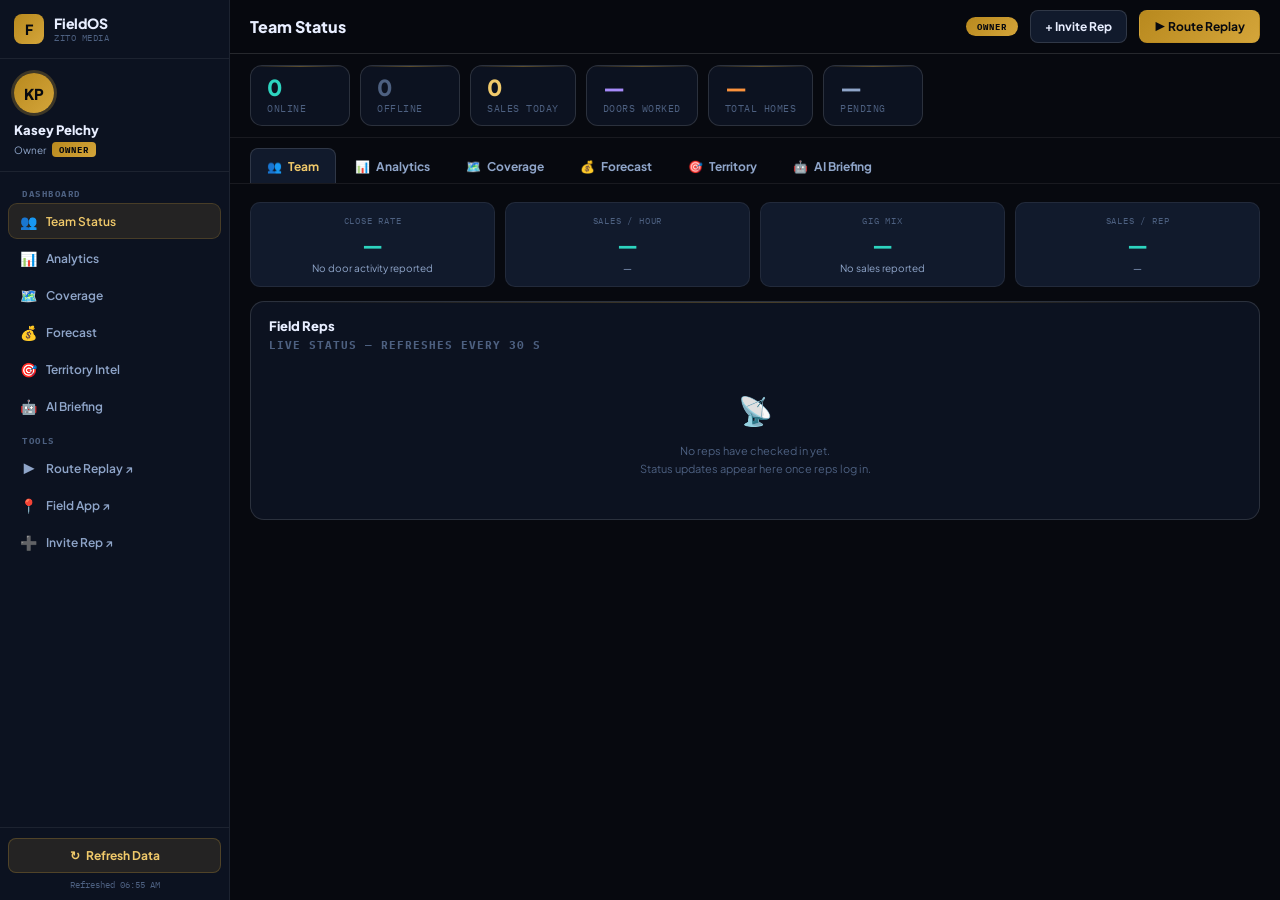
==== commit eb24b688: "Add files via upload" ====
--- a/admin.html
+++ b/admin.html
@@ -3,911 +3,1966 @@
 <head>
 <meta charset="UTF-8">
 <meta name="viewport" content="width=device-width, initial-scale=1.0">
-<title>FieldOS — Admin</title>
+<title>Zito FieldOS — Owner Dashboard</title>
 <link rel="preconnect" href="https://fonts.googleapis.com">
 <link href="https://fonts.googleapis.com/css2?family=Plus+Jakarta+Sans:wght@400;500;600;700;800&family=IBM+Plex+Mono:wght@400;500;600&display=swap" rel="stylesheet">
 <style>
-:root{
-  --bg:#070b13;--surface:#0c1220;--surface2:#111a2c;--surface3:#162033;
-  --border:rgba(255,255,255,0.07);--border-s:rgba(255,255,255,0.13);
-  --gold:#d4a53a;--gold-dim:rgba(212,165,58,0.12);--gold-text:#f0c96a;
-  --gig:#2dd4bf;--mega:#a78bfa;--danger:#f43f5e;--warn:#fb923c;
-  --text:#e8eeff;--text2:#8fa5c9;--muted:#4d6080;
-  --sidebar:240px;--topbar:58px;
-  --r:12px;--r-lg:18px;
-}
-*{box-sizing:border-box;margin:0;padding:0}
-body{font-family:'Plus Jakarta Sans',sans-serif;background:var(--bg);color:var(--text);height:100vh;overflow:hidden;display:flex;-webkit-font-smoothing:antialiased}
+/* ══════════════════════════════════════════════════════
+   DESIGN TOKENS
+══════════════════════════════════════════════════════ */
+:root {
+  --bg:       #07090f;
+  --surface:  #0c1220;
+  --s2:       #111a2c;
+  --s3:       #162033;
+  --border:   rgba(255,255,255,.07);
+  --border-s: rgba(255,255,255,.13);
+  --gold:     #d4a53a;
+  --gold-dim: rgba(212,165,58,.12);
+  --gold-t:   #f0c96a;
+  --gig:      #2dd4bf;
+  --mega:     #a78bfa;
+  --danger:   #f43f5e;
+  --warn:     #fb923c;
+  --blue:     #3b82f6;
+  --green:    #10b981;
+  --cyan:     #06b6d4;
+  --yellow:   #facc15;
+  --text:     #e8eeff;
+  --t2:       #8fa5c9;
+  --muted:    #4d6080;
+  --sidebar-w: 230px;
+  --top-h:     54px;
+  --kpi-h:     72px;
+  --tabs-h:    46px;
+}
+*, *::before, *::after { box-sizing: border-box; margin: 0; padding: 0; }
+body {
+  font-family: 'Plus Jakarta Sans', sans-serif;
+  background: var(--bg);
+  color: var(--text);
+  height: 100vh;
+  display: flex;
+  overflow: hidden;
+  -webkit-font-smoothing: antialiased;
+}
 
 /* ── SIDEBAR ────────────────────────────────────────── */
-#sidebar{
-  width:var(--sidebar);height:100vh;flex-shrink:0;
-  background:var(--surface);border-right:1px solid var(--border-s);
-  display:flex;flex-direction:column;overflow:hidden;
-  box-shadow:4px 0 24px rgba(0,0,0,.4);
-}
-.sb-logo{padding:18px 20px 14px;display:flex;align-items:center;gap:10px;border-bottom:1px solid var(--border)}
-.sb-logo-mark{width:32px;height:32px;background:linear-gradient(135deg,#b8891e,var(--gold));border-radius:9px;display:flex;align-items:center;justify-content:center;font-size:15px;font-weight:900;color:#07090f;flex-shrink:0;box-shadow:0 3px 12px rgba(212,165,58,.3)}
-.sb-logo-text{font-size:14px;font-weight:800;letter-spacing:-.1px}
-.sb-logo-sub{font-size:9px;color:var(--muted);font-family:'IBM Plex Mono',monospace;letter-spacing:.5px;margin-top:1px}
-
-.sb-ws{padding:12px 14px;border-bottom:1px solid var(--border)}
-.sb-ws-label{font-size:9px;font-weight:700;text-transform:uppercase;letter-spacing:1.5px;color:var(--muted);font-family:'IBM Plex Mono',monospace;margin-bottom:6px}
-.sb-ws-name{font-size:13px;font-weight:700;color:var(--text);white-space:nowrap;overflow:hidden;text-overflow:ellipsis}
-.sb-ws-plan{display:inline-flex;align-items:center;gap:4px;background:var(--gold-dim);border:1px solid rgba(212,165,58,.25);border-radius:20px;padding:2px 9px;font-size:9px;font-weight:700;color:var(--gold-text);font-family:'IBM Plex Mono',monospace;margin-top:5px;text-transform:uppercase;letter-spacing:.5px}
-
-.sb-nav{flex:1;overflow-y:auto;padding:10px 10px}
-.sb-section{font-size:9px;font-weight:700;text-transform:uppercase;letter-spacing:1.5px;color:var(--muted);font-family:'IBM Plex Mono',monospace;padding:14px 8px 6px}
-.sb-item{display:flex;align-items:center;gap:10px;padding:9px 10px;border-radius:9px;cursor:pointer;transition:all .15s;color:var(--text2);font-size:13px;font-weight:600;margin-bottom:1px}
-.sb-item:hover{background:rgba(255,255,255,.04);color:var(--text)}
-.sb-item.active{background:var(--gold-dim);color:var(--gold-text);border:1px solid rgba(212,165,58,.2)}
-.sb-item-icon{font-size:15px;flex-shrink:0;width:20px;text-align:center}
-.sb-badge{margin-left:auto;background:var(--warn);color:#fff;font-size:9px;font-weight:700;padding:2px 6px;border-radius:10px;font-family:'IBM Plex Mono',monospace}
-
-.sb-footer{padding:12px 14px;border-top:1px solid var(--border)}
-.sb-user{display:flex;align-items:center;gap:10px}
-.sb-avatar{width:32px;height:32px;border-radius:50%;background:linear-gradient(135deg,#b8891e,var(--gold));display:flex;align-items:center;justify-content:center;font-size:12px;font-weight:800;color:#07090f;flex-shrink:0}
-.sb-user-name{font-size:12px;font-weight:700;color:var(--text)}
-.sb-user-role{font-size:10px;color:var(--muted);font-family:'IBM Plex Mono',monospace}
-.sb-signout{margin-left:auto;background:none;border:none;color:var(--muted);cursor:pointer;font-size:15px;transition:color .15s}
-.sb-signout:hover{color:var(--danger)}
+#sidebar {
+  width: var(--sidebar-w);
+  height: 100vh;
+  flex-shrink: 0;
+  background: var(--surface);
+  border-right: 1px solid var(--border);
+  display: flex;
+  flex-direction: column;
+  overflow: hidden;
+}
+.sb-logo {
+  display: flex;
+  align-items: center;
+  gap: 10px;
+  padding: 14px 14px;
+  border-bottom: 1px solid var(--border);
+  flex-shrink: 0;
+}
+.sb-mark {
+  width: 30px; height: 30px;
+  background: linear-gradient(135deg, #b8891e, var(--gold));
+  border-radius: 8px;
+  display: flex; align-items: center; justify-content: center;
+  font-size: 14px; font-weight: 900; color: #07090f; flex-shrink: 0;
+}
+.sb-brand { font-size: 14px; font-weight: 800; letter-spacing: -.2px; line-height: 1.2; }
+.sb-sub   { font-size: 9px; color: var(--muted); letter-spacing: .5px; text-transform: uppercase;
+  font-family: 'IBM Plex Mono', monospace; }
+
+.sb-profile {
+  padding: 14px;
+  border-bottom: 1px solid var(--border);
+  flex-shrink: 0;
+}
+.sb-avatar {
+  width: 40px; height: 40px; border-radius: 50%;
+  background: linear-gradient(135deg, #b8891e, var(--gold));
+  display: flex; align-items: center; justify-content: center;
+  font-size: 15px; font-weight: 900; color: #07090f;
+  margin-bottom: 9px;
+  box-shadow: 0 0 0 3px rgba(212,165,58,.25);
+}
+.sb-name { font-size: 13px; font-weight: 800; color: var(--text); }
+.sb-role-row { display: flex; align-items: center; gap: 6px; margin-top: 4px; }
+.sb-role { font-size: 10px; color: var(--t2); }
+.sb-owner-badge {
+  font-size: 9px; font-weight: 800; letter-spacing: 1px; text-transform: uppercase;
+  background: linear-gradient(135deg, #b8891e, var(--gold));
+  color: #07090f;
+  padding: 2px 7px; border-radius: 4px;
+  font-family: 'IBM Plex Mono', monospace;
+}
+
+.sb-section {
+  font-size: 9px; font-weight: 700; text-transform: uppercase;
+  letter-spacing: 1.5px; color: var(--muted);
+  padding: 10px 14px 4px;
+  font-family: 'IBM Plex Mono', monospace;
+}
+.sb-nav { flex: 1; overflow-y: auto; padding: 6px 8px; }
+.sb-item {
+  display: flex; align-items: center; gap: 9px;
+  padding: 8px 10px; border-radius: 9px;
+  cursor: pointer;
+  color: var(--t2); font-size: 12px; font-weight: 600;
+  margin-bottom: 1px;
+  border: 1px solid transparent;
+  transition: all .15s;
+  white-space: nowrap;
+}
+.sb-item:hover { background: rgba(255,255,255,.04); color: var(--text); }
+.sb-item.active {
+  background: var(--gold-dim);
+  color: var(--gold-t);
+  border-color: rgba(212,165,58,.2);
+}
+.sb-icon { font-size: 14px; flex-shrink: 0; width: 18px; text-align: center; }
+
+.sb-bottom {
+  padding: 10px 8px;
+  border-top: 1px solid var(--border);
+  flex-shrink: 0;
+}
+.refresh-btn {
+  width: 100%; padding: 9px;
+  background: var(--gold-dim);
+  border: 1px solid rgba(212,165,58,.25);
+  border-radius: 8px;
+  color: var(--gold-t); font-size: 12px; font-weight: 700;
+  cursor: pointer;
+  font-family: 'Plus Jakarta Sans', sans-serif;
+  transition: all .18s;
+  display: flex; align-items: center; justify-content: center; gap: 6px;
+}
+.refresh-btn:hover { background: rgba(212,165,58,.2); }
+.refresh-btn.spinning .spin-icon { animation: spin .5s linear infinite; display: inline-block; }
+@keyframes spin { to { transform: rotate(360deg); } }
+.last-refresh {
+  text-align: center; font-size: 9px; color: var(--muted);
+  font-family: 'IBM Plex Mono', monospace;
+  margin-top: 6px;
+}
 
 /* ── MAIN ───────────────────────────────────────────── */
-#main{flex:1;display:flex;flex-direction:column;overflow:hidden}
-
-/* Topbar */
-#topbar{height:var(--topbar);flex-shrink:0;display:flex;align-items:center;justify-content:space-between;padding:0 24px;background:rgba(7,11,19,.9);border-bottom:1px solid var(--border-s);backdrop-filter:blur(12px);box-shadow:0 1px 0 rgba(212,165,58,.1)}
-.topbar-title{font-size:18px;font-weight:800;letter-spacing:-.2px}
-.topbar-sub{font-size:11px;color:var(--muted);font-family:'IBM Plex Mono',monospace;margin-top:1px}
-.topbar-actions{display:flex;align-items:center;gap:10px}
-.btn-sm{background:var(--surface2);border:1px solid var(--border-s);border-radius:9px;color:var(--text2);font-family:'Plus Jakarta Sans',sans-serif;font-size:12px;font-weight:700;padding:7px 14px;cursor:pointer;transition:all .18s;white-space:nowrap}
-.btn-sm:hover{border-color:rgba(212,165,58,.4);color:var(--gold-text)}
-.btn-sm.primary{background:linear-gradient(135deg,#b8891e,var(--gold));color:#07090f;border-color:transparent;box-shadow:0 3px 12px rgba(212,165,58,.3)}
-.btn-sm.primary:hover{filter:brightness(1.08)}
-
-/* Content area */
-#content{flex:1;overflow-y:auto;padding:24px}
-#content::-webkit-scrollbar{width:4px}
-#content::-webkit-scrollbar-thumb{background:var(--border-s);border-radius:2px}
-
-/* ── PANEL SYSTEM ───────────────────────────────────── */
-.panel{display:none;flex-direction:column;gap:18px;animation:fade-in .3s ease}
-.panel.active{display:flex}
-@keyframes fade-in{from{opacity:0;transform:translateY(8px)}to{opacity:1;transform:translateY(0)}}
-
-/* ── STAT CARDS ─────────────────────────────────────── */
-.stat-grid{display:grid;grid-template-columns:repeat(4,1fr);gap:14px}
-.stat-card{background:var(--surface);border:1px solid var(--border-s);border-radius:var(--r);padding:18px;position:relative;overflow:hidden}
-.stat-card::after{content:'';position:absolute;top:0;left:0;right:0;height:2px}
-.stat-card.gold::after{background:linear-gradient(90deg,var(--gold),var(--gold-text))}
-.stat-card.teal::after{background:var(--gig)}
-.stat-card.purple::after{background:var(--mega)}
-.stat-card.red::after{background:var(--danger)}
-.stat-val{font-size:28px;font-weight:800;font-family:'IBM Plex Mono',monospace;letter-spacing:-.5px}
-.stat-label{font-size:10px;color:var(--muted);text-transform:uppercase;letter-spacing:1.5px;font-family:'IBM Plex Mono',monospace;margin-top:5px}
-.stat-delta{font-size:11px;margin-top:8px;display:flex;align-items:center;gap:4px;font-weight:600}
-.stat-delta.up{color:var(--gig)}
-.stat-delta.down{color:var(--danger)}
-.stat-delta.neutral{color:var(--muted)}
-
-/* ── SECTION CARD ───────────────────────────────────── */
-.sec-card{background:var(--surface);border:1px solid var(--border-s);border-radius:var(--r-lg);overflow:hidden}
-.sec-head{display:flex;align-items:center;justify-content:space-between;padding:16px 20px;border-bottom:1px solid var(--border)}
-.sec-title{font-size:14px;font-weight:800;letter-spacing:-.1px}
-.sec-sub{font-size:10px;color:var(--muted);font-family:'IBM Plex Mono',monospace;margin-top:2px}
-
-/* ── REP TABLE ──────────────────────────────────────── */
-.rep-table{width:100%}
-.rt-head{display:grid;grid-template-columns:2fr 1.2fr 1fr 1fr 1fr 80px;gap:0;padding:10px 20px;border-bottom:1px solid var(--border)}
-.rt-hcell{font-size:9px;font-weight:700;text-transform:uppercase;letter-spacing:1.5px;color:var(--muted);font-family:'IBM Plex Mono',monospace}
-.rt-row{display:grid;grid-template-columns:2fr 1.2fr 1fr 1fr 1fr 80px;gap:0;padding:13px 20px;border-bottom:1px solid rgba(255,255,255,.04);transition:background .12s;align-items:center}
-.rt-row:last-child{border-bottom:none}
-.rt-row:hover{background:rgba(255,255,255,.02)}
-.rep-info{display:flex;align-items:center;gap:10px}
-.rep-av{width:34px;height:34px;border-radius:50%;display:flex;align-items:center;justify-content:center;font-size:12px;font-weight:800;flex-shrink:0}
-.rep-av.online{background:linear-gradient(135deg,rgba(212,165,58,.3),rgba(45,212,191,.2));color:var(--text);border:1.5px solid rgba(212,165,58,.3)}
-.rep-av.offline{background:var(--surface2);color:var(--muted);border:1.5px solid var(--border-s)}
-.rep-name{font-size:13px;font-weight:700;color:var(--text)}
-.rep-email{font-size:10px;color:var(--muted);font-family:'IBM Plex Mono',monospace;margin-top:1px}
-.rt-cell{font-size:12px;color:var(--text2)}
-.status-badge{display:inline-flex;align-items:center;gap:5px;font-size:10px;font-weight:700;font-family:'IBM Plex Mono',monospace;padding:3px 9px;border-radius:20px}
-.status-badge.online{background:rgba(45,212,191,.1);color:#99f6e4;border:1px solid rgba(45,212,191,.25)}
-.status-badge.offline{background:rgba(255,255,255,.05);color:var(--muted);border:1px solid var(--border-s)}
-.status-dot{width:6px;height:6px;border-radius:50%}
-.online .status-dot{background:var(--gig);box-shadow:0 0 6px var(--gig);animation:pulse 2s infinite}
-.offline .status-dot{background:var(--muted)}
-@keyframes pulse{0%,100%{box-shadow:0 0 4px var(--gig)}50%{box-shadow:0 0 10px var(--gig)}}
-.rt-actions{display:flex;gap:6px;justify-content:flex-end}
-.rt-btn{background:none;border:1px solid var(--border-s);border-radius:7px;color:var(--muted);font-size:11px;padding:5px 9px;cursor:pointer;transition:all .15s;font-family:'Plus Jakarta Sans',sans-serif;font-weight:600}
-.rt-btn:hover{border-color:rgba(212,165,58,.4);color:var(--gold-text)}
-.rt-btn.danger:hover{border-color:rgba(244,63,94,.4);color:var(--danger)}
-
-/* ── INVITE BOX ─────────────────────────────────────── */
-.invite-zone{padding:20px;display:flex;flex-direction:column;gap:14px}
-.invite-link-box{background:var(--surface2);border:1px solid rgba(212,165,58,.2);border-radius:var(--r);padding:16px 18px}
-.inv-label{font-size:9px;font-weight:700;text-transform:uppercase;letter-spacing:1.5px;color:var(--muted);font-family:'IBM Plex Mono',monospace;margin-bottom:8px}
-.inv-row{display:flex;gap:8px;align-items:center}
-.inv-link{flex:1;background:var(--bg);border:1px solid var(--border-s);border-radius:8px;padding:10px 13px;font-family:'IBM Plex Mono',monospace;font-size:11px;color:var(--text2);overflow:hidden;text-overflow:ellipsis;white-space:nowrap}
-.btn-copy{background:var(--gold-dim);border:1px solid rgba(212,165,58,.35);border-radius:8px;color:var(--gold-text);font-size:11px;font-weight:700;padding:9px 14px;cursor:pointer;white-space:nowrap;transition:all .18s;font-family:'Plus Jakarta Sans',sans-serif}
-.btn-copy:hover{background:rgba(212,165,58,.22)}
-.btn-copy.copied{background:rgba(45,212,191,.12);border-color:rgba(45,212,191,.4);color:#99f6e4}
-.inv-meta{display:flex;gap:16px;margin-top:10px;padding-top:10px;border-top:1px solid var(--border)}
-.inv-meta-item{font-size:10px;color:var(--muted);font-family:'IBM Plex Mono',monospace}
-.inv-meta-item strong{color:var(--text);font-weight:700}
-
-/* ── TERRITORY CARDS ────────────────────────────────── */
-.terr-grid{display:grid;grid-template-columns:repeat(3,1fr);gap:12px;padding:20px}
-.terr-card{background:var(--surface2);border:1px solid var(--border-s);border-radius:var(--r);padding:16px;position:relative;overflow:hidden}
-.terr-card::before{content:'';position:absolute;left:0;top:0;bottom:0;width:3px;background:var(--gold)}
-.terr-name{font-size:14px;font-weight:800;margin-bottom:4px}
-.terr-region{font-size:10px;color:var(--muted);font-family:'IBM Plex Mono',monospace;margin-bottom:12px}
-.terr-stats{display:grid;grid-template-columns:1fr 1fr;gap:8px}
-.terr-stat{background:var(--bg);border-radius:8px;padding:8px 10px}
-.terr-stat-val{font-size:16px;font-weight:800;font-family:'IBM Plex Mono',monospace}
-.terr-stat-lbl{font-size:9px;color:var(--muted);text-transform:uppercase;letter-spacing:1px;margin-top:2px;font-family:'IBM Plex Mono',monospace}
-.terr-actions{display:flex;gap:6px;margin-top:12px;padding-top:12px;border-top:1px solid var(--border)}
-.terr-btn{flex:1;background:none;border:1px solid var(--border-s);border-radius:8px;color:var(--muted);font-size:11px;font-weight:700;padding:7px;cursor:pointer;transition:all .15s;font-family:'Plus Jakarta Sans',sans-serif}
-.terr-btn:hover{border-color:rgba(212,165,58,.4);color:var(--gold-text)}
-.add-terr-card{border:1px dashed rgba(212,165,58,.25);background:rgba(212,165,58,.03);display:flex;flex-direction:column;align-items:center;justify-content:center;gap:8px;cursor:pointer;min-height:140px;transition:all .2s}
-.add-terr-card:hover{border-color:var(--gold);background:var(--gold-dim)}
-.add-terr-icon{font-size:28px;color:var(--gold);opacity:.6}
-.add-terr-label{font-size:13px;font-weight:700;color:var(--text2)}
-
-/* ── BILLING ────────────────────────────────────────── */
-.billing-wrap{padding:20px;display:flex;flex-direction:column;gap:16px}
-.plan-box{background:linear-gradient(140deg,#0d1a30,#0a1220);border:1px solid rgba(212,165,58,.3);border-radius:var(--r-lg);padding:24px;display:flex;align-items:flex-start;justify-content:space-between;gap:20px;position:relative;overflow:hidden}
-.plan-box::before{content:'';position:absolute;top:0;left:0;right:0;height:1px;background:linear-gradient(90deg,transparent,var(--gold),transparent);opacity:.5}
-.plan-box-left h2{font-size:22px;font-weight:800;margin-bottom:4px}
-.plan-box-left p{font-size:12px;color:var(--text2);line-height:1.5}
-.plan-price-big{font-size:38px;font-weight:800;font-family:'IBM Plex Mono',monospace;color:var(--gold-text)}
-.plan-price-big span{font-size:14px;color:var(--muted);font-weight:400}
-.plan-next-bill{font-size:11px;color:var(--muted);font-family:'IBM Plex Mono',monospace;margin-top:2px}
-
-.usage-bar-wrap{background:var(--surface2);border:1px solid var(--border-s);border-radius:var(--r);padding:16px}
-.usage-row{display:flex;justify-content:space-between;align-items:center;margin-bottom:8px}
-.usage-name{font-size:13px;font-weight:700}
-.usage-nums{font-size:11px;font-family:'IBM Plex Mono',monospace;color:var(--muted)}
-.usage-track{height:6px;background:rgba(255,255,255,.06);border-radius:4px;overflow:hidden;margin-bottom:4px}
-.usage-fill{height:100%;background:linear-gradient(90deg,var(--gold),var(--gold-text));border-radius:4px;transition:width .5s}
-.usage-fill.warn{background:linear-gradient(90deg,var(--warn),#fbbf24)}
-.usage-fill.full{background:linear-gradient(90deg,var(--danger),#fb7185)}
-
-.invoice-row{display:flex;align-items:center;justify-content:space-between;padding:11px 0;border-bottom:1px solid rgba(255,255,255,.04);font-size:12px}
-.invoice-row:last-child{border-bottom:none}
-.invoice-date{color:var(--muted);font-family:'IBM Plex Mono',monospace}
-.invoice-amt{font-weight:700;font-family:'IBM Plex Mono',monospace}
-.invoice-badge{font-size:9px;padding:2px 8px;border-radius:10px}
-.invoice-badge.paid{background:rgba(45,212,191,.1);color:#99f6e4;border:1px solid rgba(45,212,191,.25)}
-.invoice-dl{background:none;border:none;color:var(--muted);cursor:pointer;font-size:14px;transition:color .15s}
-.invoice-dl:hover{color:var(--gold-text)}
-
-/* ── SETTINGS ───────────────────────────────────────── */
-.settings-wrap{padding:20px;display:flex;flex-direction:column;gap:16px}
-.setting-section{background:var(--surface2);border:1px solid var(--border-s);border-radius:var(--r);padding:20px}
-.setting-section h3{font-size:13px;font-weight:800;margin-bottom:4px}
-.setting-section p{font-size:12px;color:var(--text2);margin-bottom:16px;line-height:1.5}
-.setting-field{margin-bottom:14px}
-.setting-field label{display:block;font-size:10px;font-weight:700;text-transform:uppercase;letter-spacing:1.5px;color:var(--muted);font-family:'IBM Plex Mono',monospace;margin-bottom:6px}
-.setting-field input,.setting-field select{width:100%;background:var(--bg);border:1px solid var(--border-s);border-radius:9px;padding:10px 13px;color:var(--text);font-family:'Plus Jakarta Sans',sans-serif;font-size:13px;outline:none;transition:border-color .2s}
-.setting-field input:focus,.setting-field select:focus{border-color:var(--gold)}
-.setting-row{display:flex;align-items:center;justify-content:space-between;padding:12px 0;border-bottom:1px solid rgba(255,255,255,.04)}
-.setting-row:last-child{border-bottom:none;padding-bottom:0}
-.setting-row-info h4{font-size:13px;font-weight:700;margin-bottom:2px}
-.setting-row-info p{font-size:11px;color:var(--muted);line-height:1.4}
-/* Toggle switch */
-.toggle{position:relative;width:42px;height:24px;cursor:pointer;flex-shrink:0}
-.toggle input{opacity:0;position:absolute}
-.toggle-track{position:absolute;inset:0;background:rgba(255,255,255,.08);border:1px solid var(--border-s);border-radius:999px;transition:all .2s}
-.toggle input:checked+.toggle-track{background:rgba(45,212,191,.3);border-color:rgba(45,212,191,.5)}
-.toggle-knob{position:absolute;top:2px;left:2px;width:18px;height:18px;border-radius:50%;background:#fff;box-shadow:0 2px 6px rgba(0,0,0,.3);transition:left .2s}
-.toggle input:checked~.toggle-knob{left:20px;background:var(--gig)}
-
-/* ── DANGER ZONE ────────────────────────────────────── */
-.danger-zone{background:rgba(244,63,94,.05);border:1px solid rgba(244,63,94,.2);border-radius:var(--r);padding:20px}
-.danger-zone h3{font-size:13px;font-weight:800;color:var(--danger);margin-bottom:4px}
-.danger-zone p{font-size:12px;color:var(--text2);margin-bottom:14px;line-height:1.5}
-.btn-danger{background:rgba(244,63,94,.1);border:1px solid rgba(244,63,94,.3);border-radius:9px;color:var(--danger);font-family:'Plus Jakarta Sans',sans-serif;font-size:13px;font-weight:700;padding:9px 18px;cursor:pointer;transition:all .2s}
-.btn-danger:hover{background:rgba(244,63,94,.2);border-color:var(--danger)}
-
-/* ── MODAL ──────────────────────────────────────────── */
-#modal-overlay{display:none;position:fixed;inset:0;background:rgba(0,0,0,.8);backdrop-filter:blur(6px);z-index:1000;align-items:center;justify-content:center;padding:20px}
-#modal-overlay.open{display:flex}
-.modal-box{background:var(--surface);border:1px solid var(--border-s);border-radius:var(--r-lg);padding:32px;width:100%;max-width:460px;position:relative;box-shadow:0 24px 64px rgba(0,0,0,.6)}
-.modal-box::before{content:'';position:absolute;top:0;left:0;right:0;height:1px;background:linear-gradient(90deg,transparent,var(--gold),transparent);opacity:.4}
-.modal-title{font-size:19px;font-weight:800;margin-bottom:6px;letter-spacing:-.2px}
-.modal-sub{font-size:12px;color:var(--text2);margin-bottom:22px;line-height:1.5}
-.modal-close{position:absolute;top:14px;right:14px;background:var(--surface2);border:1px solid var(--border-s);border-radius:7px;color:var(--muted);cursor:pointer;width:28px;height:28px;font-size:14px;display:flex;align-items:center;justify-content:center;transition:all .15s}
-.modal-close:hover{color:var(--danger);border-color:rgba(244,63,94,.4)}
-.modal-field{margin-bottom:14px}
-.modal-field label{display:block;font-size:10px;font-weight:700;text-transform:uppercase;letter-spacing:1.5px;color:var(--muted);font-family:'IBM Plex Mono',monospace;margin-bottom:6px}
-.modal-field input,.modal-field select{width:100%;background:var(--surface2);border:1px solid var(--border-s);border-radius:9px;padding:11px 13px;color:var(--text);font-family:'Plus Jakarta Sans',sans-serif;font-size:13px;outline:none;transition:border-color .2s}
-.modal-field input:focus,.modal-field select:focus{border-color:var(--gold);box-shadow:0 0 0 3px rgba(212,165,58,.1)}
-.modal-actions{display:flex;gap:10px;margin-top:20px}
-.btn-modal-cancel{flex:1;background:var(--surface2);border:1px solid var(--border-s);border-radius:9px;color:var(--text2);font-family:'Plus Jakarta Sans',sans-serif;font-size:13px;font-weight:700;padding:11px;cursor:pointer;transition:all .18s}
-.btn-modal-cancel:hover{color:var(--text);border-color:var(--border-s)}
-.btn-modal-confirm{flex:2;background:linear-gradient(135deg,#b8891e,var(--gold));color:#07090f;border:none;border-radius:9px;font-family:'Plus Jakarta Sans',sans-serif;font-size:13px;font-weight:800;padding:11px;cursor:pointer;transition:all .2s;box-shadow:0 3px 12px rgba(212,165,58,.25)}
-.btn-modal-confirm:hover{filter:brightness(1.08)}
-
-/* ── RESPONSIVE ─────────────────────────────────────── */
-@media(max-width:900px){
-  .stat-grid{grid-template-columns:repeat(2,1fr)}
-  .terr-grid{grid-template-columns:repeat(2,1fr)}
-}
-@media(max-width:700px){
-  #sidebar{display:none}
-  .rt-head,.rt-row{grid-template-columns:2fr 1fr 80px}
-  .rt-cell:nth-child(3),.rt-cell:nth-child(4),.rt-hcell:nth-child(3),.rt-hcell:nth-child(4){display:none}
-  .stat-grid{grid-template-columns:repeat(2,1fr)}
+#main { flex: 1; display: flex; flex-direction: column; overflow: hidden; }
+
+/* ── TOPBAR ─────────────────────────────────────────── */
+#topbar {
+  height: var(--top-h); flex-shrink: 0;
+  display: flex; align-items: center; padding: 0 20px; gap: 12px;
+  background: rgba(7,9,15,.96);
+  border-bottom: 1px solid var(--border-s);
+  backdrop-filter: blur(12px);
+}
+.tb-title { font-size: 16px; font-weight: 800; flex: 1; }
+.tb-owner {
+  padding: 4px 11px; border-radius: 999px;
+  font-size: 9px; font-weight: 800; letter-spacing: 1px; text-transform: uppercase;
+  background: linear-gradient(135deg, #b8891e, var(--gold));
+  color: #07090f; font-family: 'IBM Plex Mono', monospace;
+}
+.tb-action {
+  padding: 8px 14px; border-radius: 8px;
+  font-size: 12px; font-weight: 700; cursor: pointer;
+  border: 1px solid var(--border-s);
+  background: var(--s2); color: var(--text);
+  font-family: 'Plus Jakarta Sans', sans-serif;
+  transition: all .18s;
+  text-decoration: none; display: inline-flex; align-items: center; gap: 5px;
+}
+.tb-action:hover { border-color: var(--gold); color: var(--gold-t); }
+.tb-action.primary {
+  background: linear-gradient(135deg, #b8891e, var(--gold));
+  color: #07090f; border-color: transparent;
+}
+.tb-action.primary:hover { filter: brightness(1.08); color: #07090f; }
+
+/* ── KPI BAR ────────────────────────────────────────── */
+#kpi-bar {
+  display: flex; gap: 10px;
+  padding: 11px 20px;
+  border-bottom: 1px solid var(--border);
+  flex-shrink: 0; overflow-x: auto;
+}
+.kpi-pill {
+  background: var(--surface);
+  border: 1px solid var(--border-s);
+  border-radius: 12px;
+  padding: 10px 16px; min-width: 100px; flex-shrink: 0;
+  position: relative; overflow: hidden;
+}
+.kpi-pill::after {
+  content: ''; position: absolute;
+  top: 0; left: 0; right: 0; height: 1px;
+  background: linear-gradient(90deg, transparent, var(--gold), transparent);
+  opacity: .4;
+}
+.kpi-val { font-size: 22px; font-weight: 800; letter-spacing: -.5px; line-height: 1; }
+.kpi-lbl { font-size: 10px; color: var(--muted); text-transform: uppercase;
+  letter-spacing: .5px; margin-top: 4px; font-family: 'IBM Plex Mono', monospace; }
+
+/* ── TAB BAR ────────────────────────────────────────── */
+#tab-bar {
+  display: flex; gap: 2px; padding: 10px 20px 0;
+  border-bottom: 1px solid var(--border);
+  flex-shrink: 0; overflow-x: auto;
+  height: var(--tabs-h);
+}
+.tab {
+  padding: 7px 16px; border-radius: 8px 8px 0 0;
+  font-size: 12px; font-weight: 700; cursor: pointer;
+  border: 1px solid transparent; border-bottom: none;
+  background: transparent; color: var(--t2);
+  font-family: 'Plus Jakarta Sans', sans-serif;
+  transition: all .15s; white-space: nowrap;
+  display: flex; align-items: center; gap: 6px;
+}
+.tab:hover { color: var(--text); background: rgba(255,255,255,.03); }
+.tab.active {
+  background: var(--s2);
+  color: var(--gold-t);
+  border-color: var(--border-s);
+  border-bottom-color: var(--s2);
+}
+
+/* ── CONTENT ────────────────────────────────────────── */
+#content { flex: 1; overflow-y: auto; padding: 18px 20px; }
+.panel { display: none; }
+.panel.active { display: block; }
+
+/* ── CARDS ──────────────────────────────────────────── */
+.card {
+  background: var(--surface);
+  border: 1px solid var(--border-s);
+  border-radius: 14px; padding: 16px 18px; margin-bottom: 14px;
+  position: relative; overflow: hidden;
+}
+.card::before {
+  content: ''; position: absolute;
+  top: 0; left: 0; right: 0; height: 1px;
+  background: linear-gradient(90deg, transparent, var(--gold), transparent);
+  opacity: .3;
+}
+.card-head {
+  font-size: 13px; font-weight: 800; margin-bottom: 4px;
+  display: flex; align-items: center; gap: 8px;
+}
+.card-sub { font-size: 11px; color: var(--muted); margin-bottom: 14px; line-height: 1.5; }
+.two-col { display: grid; grid-template-columns: 1fr 1fr; gap: 14px; }
+
+/* ── TEAM TAB ───────────────────────────────────────── */
+.mgr-perf-grid {
+  display: grid; grid-template-columns: repeat(4, 1fr); gap: 10px; margin-bottom: 14px;
+}
+.mgr-metric {
+  background: var(--s2); border: 1px solid var(--border);
+  border-radius: 10px; padding: 12px; text-align: center;
+}
+.mgr-metric-lbl { font-size: 9px; color: var(--muted); text-transform: uppercase;
+  letter-spacing: .8px; font-family: 'IBM Plex Mono', monospace; margin-bottom: 5px; }
+.mgr-metric-val { font-size: 21px; font-weight: 800; color: var(--gig); }
+.mgr-metric-sub { font-size: 10px; color: var(--t2); margin-top: 4px; }
+
+.mgr-list-head { font-size: 11px; font-weight: 700; color: var(--muted);
+  text-transform: uppercase; letter-spacing: 1px; margin-bottom: 10px;
+  font-family: 'IBM Plex Mono', monospace; }
+
+.mgr-rep-card {
+  display: flex; align-items: center; gap: 12px;
+  padding: 12px; border-radius: 10px; margin-bottom: 8px;
+  background: var(--s2); border: 1px solid var(--border);
+}
+.mgr-rep-card.rep-online { border-color: rgba(45,212,191,.25); }
+.mgr-rep-avatar {
+  width: 38px; height: 38px; border-radius: 50%; flex-shrink: 0;
+  display: flex; align-items: center; justify-content: center;
+  font-size: 13px; font-weight: 800; color: #07090f;
+  background: var(--s3); color: var(--muted);
+}
+.mgr-rep-card.rep-online .mgr-rep-avatar {
+  background: linear-gradient(135deg, #0d9488, var(--gig));
+  color: #07090f;
+}
+.mgr-rep-info { flex: 1; min-width: 0; }
+.mgr-rep-name { font-size: 13px; font-weight: 700; }
+.mgr-rep-meta { font-size: 11px; color: var(--muted); margin-top: 2px; }
+.mgr-signout  { font-size: 10px; color: var(--muted); margin-top: 2px; }
+.mgr-rep-right { display: flex; flex-direction: column; align-items: flex-end; gap: 4px; flex-shrink: 0; }
+.mgr-status-badge {
+  padding: 3px 8px; border-radius: 999px;
+  font-size: 9px; font-weight: 800; letter-spacing: .5px;
+  font-family: 'IBM Plex Mono', monospace;
+  display: flex; align-items: center; gap: 4px;
+}
+.mgr-status-badge.online  { background: rgba(45,212,191,.15); color: var(--gig); }
+.mgr-status-badge.offline { background: rgba(77,96,128,.15);  color: var(--muted); }
+.mgr-status-dot {
+  width: 5px; height: 5px; border-radius: 50%; flex-shrink: 0;
+  background: currentColor;
+}
+.mgr-rep-sales { font-size: 12px; font-weight: 700; color: var(--gold-t); }
+
+/* ── ANALYTICS TAB ──────────────────────────────────── */
+.tod-chart {
+  display: flex; align-items: flex-end; gap: 3px;
+  height: 80px; margin-bottom: 4px;
+}
+.tod-bar-wrap { flex: 1; display: flex; align-items: flex-end; justify-content: center; position: relative; }
+.tod-bar {
+  width: 100%; border-radius: 3px 3px 0 0; position: relative;
+  min-height: 3px; transition: height .3s;
+}
+.tod-bar-val {
+  position: absolute; top: -16px; left: 50%; transform: translateX(-50%);
+  font-size: 8px; color: var(--text); white-space: nowrap;
+  font-family: 'IBM Plex Mono', monospace;
+}
+.tod-x-labels { display: flex; gap: 3px; margin-top: 4px; }
+.tod-x-labels span { flex: 1; text-align: center; font-size: 8px; color: var(--muted);
+  font-family: 'IBM Plex Mono', monospace; }
+
+.status-bars { display: flex; flex-direction: column; gap: 6px; }
+.sbar-row { display: flex; align-items: center; gap: 8px; }
+.sbar-lbl { font-size: 11px; color: var(--t2); width: 115px; flex-shrink: 0; text-align: right; }
+.sbar-track { flex: 1; height: 8px; background: rgba(255,255,255,.06); border-radius: 4px; overflow: hidden; }
+.sbar-fill  { height: 100%; border-radius: 4px; transition: width .4s; }
+.sbar-count { font-size: 11px; color: var(--muted); width: 30px;
+  font-family: 'IBM Plex Mono', monospace; }
+
+.competitor-grid { display: flex; flex-direction: column; gap: 9px; }
+.comp-row-inner { display: flex; align-items: center; gap: 8px; }
+.comp-lbl { font-size: 11px; color: var(--t2); width: 90px; flex-shrink: 0; text-align: right; }
+.comp-track { flex: 1; height: 10px; background: rgba(255,255,255,.06); border-radius: 5px; overflow: hidden; }
+.comp-fill  { height: 100%; border-radius: 5px; transition: width .4s; }
+.comp-count { font-size: 11px; color: var(--muted); width: 30px;
+  font-family: 'IBM Plex Mono', monospace; }
+
+.leaderboard-list { display: flex; flex-direction: column; gap: 6px; }
+.lb-row { display: flex; align-items: center; gap: 10px; padding: 10px;
+  background: var(--s2); border-radius: 8px; }
+.lb-rank {
+  width: 24px; height: 24px; border-radius: 50%; flex-shrink: 0;
+  display: flex; align-items: center; justify-content: center;
+  font-size: 11px; font-weight: 800;
+  background: rgba(255,255,255,.06); color: var(--muted);
+}
+.lb-rank.gold   { background: rgba(212,165,58,.25); color: var(--gold-t); }
+.lb-rank.silver { background: rgba(148,163,184,.2); color: #94a3b8; }
+.lb-rank.bronze { background: rgba(180,83,9,.2);    color: var(--warn); }
+.lb-name  { font-size: 12px; font-weight: 700; flex: 1; }
+.lb-stats { font-size: 10px; color: var(--muted); margin-top: 2px; font-family: 'IBM Plex Mono', monospace; }
+.lb-rate  { font-size: 14px; font-weight: 800; color: var(--gig); }
+
+/* ── COVERAGE TAB ───────────────────────────────────── */
+.cov-terr-row { margin-bottom: 14px; }
+.cov-terr-header { display: flex; justify-content: space-between; align-items: center; margin-bottom: 5px; }
+.cov-terr-name  { font-size: 12px; font-weight: 700; }
+.cov-terr-stats { font-size: 10px; color: var(--muted); font-family: 'IBM Plex Mono', monospace; }
+.cov-track { height: 10px; background: rgba(255,255,255,.06); border-radius: 5px; overflow: hidden; }
+.cov-fill  { height: 100%; float: left; border-radius: 5px; transition: width .4s; }
+
+.cov-legend { display: flex; flex-direction: column; gap: 7px; }
+.cov-leg-row { display: flex; align-items: center; gap: 8px; font-size: 11px; color: var(--t2); }
+.cov-swatch { width: 10px; height: 10px; border-radius: 2px; flex-shrink: 0; display: inline-block; }
+
+/* ── FORECAST TAB ───────────────────────────────────── */
+.forecast-hero { text-align: center; padding: 24px 20px; }
+.forecast-mrr { font-size: 52px; font-weight: 800; color: var(--gold-t);
+  letter-spacing: -2px; margin: 14px 0 6px; }
+.forecast-mrr-label { font-size: 11px; color: var(--muted); text-transform: uppercase;
+  letter-spacing: 1px; font-family: 'IBM Plex Mono', monospace; }
+.fc-inputs-grid { display: grid; grid-template-columns: repeat(3, 1fr); gap: 10px; margin-top: 10px; }
+.fc-input-cell { background: var(--s2); border: 1px solid var(--border);
+  border-radius: 9px; padding: 12px; text-align: center; }
+.fc-input-val { font-size: 18px; font-weight: 800; }
+.fc-input-lbl { font-size: 10px; color: var(--muted); text-transform: uppercase;
+  letter-spacing: .5px; font-family: 'IBM Plex Mono', monospace; margin-top: 3px; }
+.fc-pkg-split { display: flex; gap: 10px; margin-top: 10px; }
+.fc-pkg-cell {
+  flex: 1; background: var(--s2); border: 1px solid var(--border);
+  border-radius: 10px; padding: 14px; text-align: center;
+}
+.fc-pkg-val { font-size: 18px; font-weight: 800; }
+.fc-pkg-lbl { font-size: 10px; color: var(--muted); text-transform: uppercase;
+  letter-spacing: .5px; font-family: 'IBM Plex Mono', monospace; margin-top: 3px; }
+.fc-terr-table-row {
+  display: flex; justify-content: space-between; align-items: center;
+  padding: 10px; background: var(--s2); border-radius: 8px;
+  margin-bottom: 6px; border: 1px solid var(--border);
+}
+
+/* ── TERRITORY TAB ──────────────────────────────────── */
+.ti-terr-card { background: var(--s2); border: 1px solid var(--border);
+  border-radius: 10px; padding: 13px; margin-bottom: 10px; }
+.ti-terr-header { display: flex; justify-content: space-between; align-items: flex-start; margin-bottom: 8px; }
+.ti-terr-name { font-size: 13px; font-weight: 800; }
+.ti-terr-sig  { font-size: 10px; margin-top: 3px; }
+.ti-terr-pct  { font-size: 22px; font-weight: 800; flex-shrink: 0; margin-left: 10px; }
+.ti-track { height: 8px; background: rgba(255,255,255,.06); border-radius: 4px;
+  overflow: hidden; margin-bottom: 8px; }
+.ti-fill  { height: 100%; float: left; border-radius: 4px; }
+.ti-terr-stats { display: flex; gap: 12px; flex-wrap: wrap; }
+.ti-terr-stats span { font-size: 10px; color: var(--muted); font-family: 'IBM Plex Mono', monospace; }
+
+.ti-comp-header { display: grid; grid-template-columns: 1fr 75px 75px 75px 75px;
+  padding: 7px 10px; gap: 4px;
+  font-size: 9px; font-weight: 800; text-transform: uppercase; letter-spacing: .5px;
+  color: var(--muted); font-family: 'IBM Plex Mono', monospace;
+  border-bottom: 1px solid var(--border); }
+.ti-comp-row  { display: grid; grid-template-columns: 1fr 75px 75px 75px 75px;
+  padding: 8px 10px; gap: 4px; border-radius: 7px; margin-bottom: 2px; }
+.ti-comp-row:hover { background: rgba(255,255,255,.025); }
+.ti-comp-terr { font-size: 12px; font-weight: 600;
+  white-space: nowrap; overflow: hidden; text-overflow: ellipsis; }
+.ti-comp-bar-wrap { display: flex; align-items: center; gap: 4px; }
+.ti-comp-num   { font-size: 11px; font-family: 'IBM Plex Mono', monospace; width: 20px; flex-shrink: 0; }
+.ti-mini-track { flex: 1; height: 5px; background: rgba(255,255,255,.06); border-radius: 3px; overflow: hidden; }
+
+.ti-stale-row { display: flex; align-items: center; gap: 10px; padding: 10px;
+  background: var(--s2); border-radius: 8px; margin-bottom: 6px; border: 1px solid var(--border); }
+.ti-stale-icon { font-size: 16px; flex-shrink: 0; }
+.ti-stale-info { flex: 1; min-width: 0; }
+.ti-stale-addr { font-size: 12px; font-weight: 600;
+  white-space: nowrap; overflow: hidden; text-overflow: ellipsis; }
+.ti-stale-meta { font-size: 10px; color: var(--muted); margin-top: 2px; }
+.ti-stale-right { text-align: right; flex-shrink: 0; }
+.ti-stale-age  { font-size: 10px; color: var(--muted); font-family: 'IBM Plex Mono', monospace; }
+.ti-stale-dist { font-size: 10px; color: var(--t2); font-family: 'IBM Plex Mono', monospace; }
+
+.ti-rec-card { background: var(--s2); border: 1px solid var(--border);
+  border-left: 3px solid var(--muted); border-radius: 8px; padding: 12px 14px; margin-bottom: 8px; }
+.ti-rec-header  { display: flex; align-items: flex-start; gap: 10px; margin-bottom: 5px; }
+.ti-rec-icon    { font-size: 16px; flex-shrink: 0; }
+.ti-rec-action  { font-size: 12px; font-weight: 700; line-height: 1.4; flex: 1; }
+.ti-rec-territory { font-size: 9px; color: var(--gold-t); font-family: 'IBM Plex Mono', monospace;
+  text-transform: uppercase; letter-spacing: .5px; margin-bottom: 5px; }
+.ti-rec-detail  { font-size: 11px; color: var(--t2); line-height: 1.5; }
+.ti-empty { text-align: center; padding: 20px 14px; font-size: 11px; color: var(--muted); line-height: 1.7; }
+
+/* ── AI TAB ─────────────────────────────────────────── */
+.ai-key-row {
+  background: var(--s2); border: 1px solid var(--border-s);
+  border-radius: 10px; padding: 13px 14px; margin-bottom: 14px;
+  display: flex; align-items: center; gap: 10px; flex-wrap: wrap;
+}
+.ai-key-label { font-size: 11px; font-weight: 700; color: var(--t2); flex-shrink: 0; }
+.ai-key-input-wrap { flex: 1; min-width: 200px; display: flex; gap: 6px; }
+.ai-key-input {
+  flex: 1; background: var(--bg);
+  border: 1px solid var(--border-s); border-radius: 7px;
+  padding: 8px 11px; color: var(--text);
+  font-family: 'IBM Plex Mono', monospace; font-size: 12px;
+  outline: none; transition: border-color .2s;
+}
+.ai-key-input:focus { border-color: var(--gold); }
+.ai-key-toggle {
+  padding: 8px 10px; background: transparent;
+  border: 1px solid var(--border-s); border-radius: 7px;
+  cursor: pointer; font-size: 13px;
+}
+.ai-key-hint { font-size: 10px; color: var(--muted); flex-shrink: 0;
+  font-family: 'IBM Plex Mono', monospace; }
+.ai-key-hint.saved { color: var(--gig); }
+
+.ai-hero-card {
+  background: var(--s2); border: 1px solid var(--border-s);
+  border-radius: 12px; padding: 16px 18px; margin-bottom: 12px;
+  display: flex; align-items: center; justify-content: space-between; gap: 16px;
+}
+.ai-hero-title { font-size: 14px; font-weight: 800; margin-bottom: 4px; }
+.ai-hero-sub   { font-size: 11px; color: var(--t2); line-height: 1.5; }
+.ai-run-btn {
+  flex-shrink: 0; padding: 11px 22px;
+  background: linear-gradient(135deg, #7c3aed, var(--mega));
+  color: #fff; border: none; border-radius: 10px;
+  font-family: 'Plus Jakarta Sans', sans-serif;
+  font-size: 13px; font-weight: 800; cursor: pointer;
+  transition: all .25s;
+  box-shadow: 0 4px 20px rgba(167,139,250,.3);
+  white-space: nowrap;
+}
+.ai-run-btn:hover { filter: brightness(1.1); transform: translateY(-1px); }
+.ai-run-btn:disabled { opacity: .4; cursor: not-allowed; transform: none; }
+
+.ai-context-pills { display: flex; gap: 6px; flex-wrap: wrap; margin-bottom: 14px; }
+.ai-pill {
+  background: var(--s2); border: 1px solid var(--border);
+  border-radius: 999px; padding: 4px 10px;
+  font-size: 10px; color: var(--t2);
+  display: flex; align-items: center; gap: 5px;
+  font-family: 'IBM Plex Mono', monospace;
+}
+.ai-pill-dot { width: 6px; height: 6px; border-radius: 50%; background: var(--gig); flex-shrink: 0; }
+.ai-pill-dot.warn { background: var(--warn); }
+.ai-pill-dot.dim  { background: var(--muted); }
+
+#ai-output { background: var(--s2); border: 1px solid var(--border-s);
+  border-radius: 12px; padding: 18px; min-height: 120px; }
+
+.ai-output-placeholder { text-align: center; padding: 36px 20px; }
+.ai-placeholder-icon   { font-size: 32px; margin-bottom: 8px; }
+.ai-placeholder-txt    { font-size: 12px; color: var(--muted); line-height: 1.6; }
+
+.ai-output-loading { background: var(--s2); border: 1px solid var(--border-s);
+  border-radius: 12px; padding: 36px 20px; text-align: center; }
+.ai-loading-orb {
+  width: 40px; height: 40px; border-radius: 50%;
+  border: 3px solid rgba(167,139,250,.2);
+  border-top-color: var(--mega);
+  animation: spin .8s linear infinite;
+  margin: 0 auto 12px;
+}
+.ai-loading-label { font-size: 13px; font-weight: 700; color: var(--mega); margin-bottom: 6px; }
+.ai-loading-steps { font-size: 11px; color: var(--muted); font-family: 'IBM Plex Mono', monospace; }
+
+.ai-output-active  { background: var(--s2); border: 1px solid var(--border-s);
+  border-radius: 12px; padding: 18px; }
+.ai-section        { margin-bottom: 16px; }
+.ai-section-head   { font-size: 10px; font-weight: 700; text-transform: uppercase;
+  letter-spacing: 1.5px; color: var(--muted); margin-bottom: 10px;
+  font-family: 'IBM Plex Mono', monospace; }
+.ai-summary-grid   { display: grid; grid-template-columns: repeat(auto-fit, minmax(90px, 1fr));
+  gap: 8px; margin-bottom: 14px; }
+.ai-summary-cell   { background: var(--bg); border: 1px solid var(--border);
+  border-radius: 8px; padding: 10px; text-align: center; }
+.ai-summary-val    { font-size: 16px; font-weight: 800; color: var(--gig); }
+.ai-summary-lbl    { font-size: 9px; color: var(--muted); text-transform: uppercase;
+  letter-spacing: .5px; font-family: 'IBM Plex Mono', monospace; margin-top: 2px; }
+.ai-rec-card { background: var(--bg); border: 1px solid var(--border);
+  border-left: 3px solid var(--gold); border-radius: 8px; padding: 10px 12px; margin-bottom: 8px; }
+.ai-rec-card.priority-high   { border-left-color: var(--danger); }
+.ai-rec-card.priority-medium { border-left-color: var(--warn); }
+.ai-rec-card.priority-low    { border-left-color: var(--muted); }
+.ai-rec-header   { display: flex; align-items: flex-start; gap: 8px; margin-bottom: 4px; }
+.ai-rec-priority {
+  padding: 2px 6px; border-radius: 4px; font-size: 9px; font-weight: 800;
+  font-family: 'IBM Plex Mono', monospace; letter-spacing: .5px; flex-shrink: 0;
+  background: rgba(255,255,255,.06); color: var(--muted); text-transform: uppercase;
+}
+.ai-rec-territory { font-size: 10px; color: var(--gold-t); font-family: 'IBM Plex Mono', monospace; margin-bottom: 2px; }
+.ai-rec-action  { font-size: 12px; font-weight: 700; }
+.ai-rec-detail  { font-size: 11px; color: var(--t2); line-height: 1.5; }
+.ai-insight-row { display: flex; gap: 8px; padding: 6px 0;
+  border-bottom: 1px solid var(--border); font-size: 11px; color: var(--t2); line-height: 1.5; }
+.ai-insight-row:last-child { border-bottom: none; }
+.ai-insight-icon { flex-shrink: 0; width: 18px; }
+.ai-focus-box {
+  background: rgba(212,165,58,.07); border: 1px solid rgba(212,165,58,.2);
+  border-radius: 9px; padding: 12px 14px;
+  font-size: 12px; color: var(--text); line-height: 1.6;
+}
+.ai-error-box {
+  background: rgba(244,63,94,.08); border: 1px solid rgba(244,63,94,.25);
+  border-radius: 9px; padding: 14px; font-size: 12px; color: var(--danger); line-height: 1.6;
+}
+.ai-timestamp { font-size: 9px; color: var(--muted);
+  font-family: 'IBM Plex Mono', monospace; text-align: right; margin-top: 10px; }
+
+/* ── SPINNER / LOADING ──────────────────────────────── */
+.mgr-loading {
+  display: flex; align-items: center; justify-content: center;
+  gap: 8px; padding: 24px; font-size: 12px; color: var(--muted);
+}
+.mgr-spinner {
+  width: 14px; height: 14px; border-radius: 50%;
+  border: 2px solid rgba(255,255,255,.1);
+  border-top-color: var(--gold-t);
+  animation: spin .6s linear infinite;
+}
+.mgr-empty { text-align: center; padding: 24px 14px; font-size: 11px;
+  color: var(--muted); line-height: 1.7; }
+.mgr-empty-icon { font-size: 28px; margin-bottom: 8px; }
+
+@media (max-width: 900px) {
+  #sidebar { display: none; }
+  .two-col { grid-template-columns: 1fr; }
+  .mgr-perf-grid { grid-template-columns: repeat(2,1fr); }
+  .ti-comp-header, .ti-comp-row { grid-template-columns: 1fr 60px 60px 60px 60px; }
 }
 </style>
 </head>
 <body>
 
-<!-- SIDEBAR -->
+<!-- ══════════ SIDEBAR ══════════ -->
 <nav id="sidebar">
   <div class="sb-logo">
-    <div class="sb-logo-mark">F</div>
+    <div class="sb-mark">F</div>
     <div>
-      <div class="sb-logo-text">FieldOS</div>
-      <div class="sb-logo-sub">ADMIN CONSOLE</div>
+      <div class="sb-brand">FieldOS</div>
+      <div class="sb-sub">Zito Media</div>
     </div>
   </div>
 
-  <div class="sb-ws">
-    <div class="sb-ws-label">Workspace</div>
-    <div class="sb-ws-name" id="ws-name-display">Zito Telecom</div>
-    <div class="sb-ws-plan">Growth Plan</div>
-  </div>
-
-  <div class="sb-nav">
-    <div class="sb-section">Main</div>
-    <div class="sb-item active" data-panel="overview"><span class="sb-item-icon">📊</span>Overview</div>
-    <div class="sb-item" data-panel="reps"><span class="sb-item-icon">👥</span>Reps &amp; Seats<span class="sb-badge" id="badge-reps"></span></div>
-    <div class="sb-item" data-panel="territories"><span class="sb-item-icon">🗺️</span>Territories</div>
-    <div class="sb-item" data-panel="invites"><span class="sb-item-icon">📨</span>Invite Center</div>
-
-    <div class="sb-section">Analytics</div>
-    <div class="sb-item" data-panel="analytics"><span class="sb-item-icon">📈</span>Performance</div>
-    <div class="sb-item" onclick="goToFieldApp()"><span class="sb-item-icon">🗺️</span>Field App ↗</div>
-    <div class="sb-item" onclick="goToRouteReplay()"><span class="sb-item-icon">▶️</span>Route Replay ↗</div>
-
-    <div class="sb-section">Account</div>
-    <div class="sb-item" data-panel="billing"><span class="sb-item-icon">💳</span>Billing</div>
-    <div class="sb-item" data-panel="settings"><span class="sb-item-icon">⚙️</span>Settings</div>
-  </div>
-
-  <div class="sb-footer">
-    <div class="sb-user">
-      <div class="sb-avatar" id="sb-avatar-init">JD</div>
-      <div>
-        <div class="sb-user-name" id="sb-admin-name">Jordan Davis</div>
-        <div class="sb-user-role">Workspace Admin</div>
-      </div>
-      <button class="sb-signout" title="Sign out">⎋</button>
+  <div class="sb-profile">
+    <div class="sb-avatar">KP</div>
+    <div class="sb-name">Kasey Pelchy</div>
+    <div class="sb-role-row">
+      <span class="sb-role">Owner</span>
+      <span class="sb-owner-badge">OWNER</span>
     </div>
   </div>
-</nav>
-
-<!-- MAIN -->
-<div id="main">
-  <div id="topbar">
-    <div>
-      <div class="topbar-title" id="topbar-title">Overview</div>
-      <div class="topbar-sub" id="topbar-sub">workspace dashboard</div>
+
+  <div class="sb-nav">
+    <div class="sb-section">Dashboard</div>
+    <div class="sb-item active" data-tab="team"><span class="sb-icon">👥</span>Team Status</div>
+    <div class="sb-item" data-tab="analytics"><span class="sb-icon">📊</span>Analytics</div>
+    <div class="sb-item" data-tab="coverage"><span class="sb-icon">🗺️</span>Coverage</div>
+    <div class="sb-item" data-tab="forecast"><span class="sb-icon">💰</span>Forecast</div>
+    <div class="sb-item" data-tab="territory"><span class="sb-icon">🎯</span>Territory Intel</div>
+    <div class="sb-item" data-tab="ai"><span class="sb-icon">🤖</span>AI Briefing</div>
+
+    <div class="sb-section">Tools</div>
+    <div class="sb-item" onclick="window.open('route-replay.html','_blank')">
+      <span class="sb-icon">▶️</span>Route Replay ↗
     </div>
-    <div class="topbar-actions">
-      <button class="btn-sm" onclick="openModal('invite')">+ Invite Rep</button>
-      <button class="btn-sm" onclick="openModal('territory')">+ Territory</button>
-      <button class="btn-sm primary" onclick="goToFieldApp()">🗺 Open Field App</button>
+    <div class="sb-item" onclick="window.open('index.html','_blank')">
+      <span class="sb-icon">📍</span>Field App ↗
+    </div>
+    <div class="sb-item" onclick="window.open('rep-invite.html','_blank')">
+      <span class="sb-icon">➕</span>Invite Rep ↗
     </div>
   </div>
 
+  <div class="sb-bottom">
+    <button class="refresh-btn" id="refresh-btn" onclick="loadAll()">
+      <span class="spin-icon">↻</span> Refresh Data
+    </button>
+    <div class="last-refresh" id="last-refresh">—</div>
+  </div>
+</nav>
+
+<!-- ══════════ MAIN ══════════ -->
+<div id="main">
+
+  <!-- TOPBAR -->
+  <div id="topbar">
+    <div class="tb-title" id="tb-title">Team Status</div>
+    <div class="tb-owner">OWNER</div>
+    <a class="tb-action" href="rep-invite.html" target="_blank">+ Invite Rep</a>
+    <a class="tb-action primary" href="route-replay.html" target="_blank">▶ Route Replay</a>
+  </div>
+
+  <!-- KPI BAR -->
+  <div id="kpi-bar">
+    <div class="kpi-pill"><div class="kpi-val" id="kpi-online" style="color:var(--gig)">—</div><div class="kpi-lbl">Online</div></div>
+    <div class="kpi-pill"><div class="kpi-val" id="kpi-offline" style="color:var(--muted)">—</div><div class="kpi-lbl">Offline</div></div>
+    <div class="kpi-pill"><div class="kpi-val" id="kpi-sales" style="color:var(--gold-t)">—</div><div class="kpi-lbl">Sales Today</div></div>
+    <div class="kpi-pill"><div class="kpi-val" id="kpi-doors" style="color:var(--mega)">—</div><div class="kpi-lbl">Doors Worked</div></div>
+    <div class="kpi-pill"><div class="kpi-val" id="kpi-homes" style="color:var(--warn)">—</div><div class="kpi-lbl">Total Homes</div></div>
+    <div class="kpi-pill"><div class="kpi-val" id="kpi-pending" style="color:var(--t2)">—</div><div class="kpi-lbl">Pending</div></div>
+  </div>
+
+  <!-- TABS -->
+  <div id="tab-bar">
+    <button class="tab active" data-tab="team"><span>👥</span> Team</button>
+    <button class="tab" data-tab="analytics"><span>📊</span> Analytics</button>
+    <button class="tab" data-tab="coverage"><span>🗺️</span> Coverage</button>
+    <button class="tab" data-tab="forecast"><span>💰</span> Forecast</button>
+    <button class="tab" data-tab="territory"><span>🎯</span> Territory</button>
+    <button class="tab" data-tab="ai"><span>🤖</span> AI Briefing</button>
+  </div>
+
+  <!-- CONTENT -->
   <div id="content">
 
-    <!-- OVERVIEW -->
-    <div class="panel active" id="panel-overview">
-      <div class="stat-grid">
-        <div class="stat-card gold">
-          <div class="stat-val" id="stat-reps">—</div>
-          <div class="stat-label">Active Reps</div>
-          <div class="stat-delta up" id="stat-reps-d">↑ 2 this week</div>
+    <!-- ── TAB: TEAM ─────────────────────────────────── -->
+    <div id="panel-team" class="panel active">
+
+      <!-- Live Performance metrics -->
+      <div class="mgr-perf-grid">
+        <div class="mgr-metric">
+          <div class="mgr-metric-lbl">Close Rate</div>
+          <div class="mgr-metric-val" id="mgr-m-close">—</div>
+          <div class="mgr-metric-sub" id="mgr-m-close-sub">—</div>
         </div>
-        <div class="stat-card teal">
-          <div class="stat-val" id="stat-sales">—</div>
-          <div class="stat-label">Sales This Month</div>
-          <div class="stat-delta up" id="stat-sales-d">↑ 18% vs last month</div>
+        <div class="mgr-metric">
+          <div class="mgr-metric-lbl">Sales / Hour</div>
+          <div class="mgr-metric-val" id="mgr-m-pace">—</div>
+          <div class="mgr-metric-sub" id="mgr-m-pace-sub">—</div>
         </div>
-        <div class="stat-card purple">
-          <div class="stat-val" id="stat-doors">—</div>
-          <div class="stat-label">Doors Knocked</div>
-          <div class="stat-delta neutral" id="stat-doors-d">past 30 days</div>
+        <div class="mgr-metric">
+          <div class="mgr-metric-lbl">Gig Mix</div>
+          <div class="mgr-metric-val" id="mgr-m-gigmix">—</div>
+          <div class="mgr-metric-sub" id="mgr-m-gigmix-sub">—</div>
         </div>
-        <div class="stat-card red">
-          <div class="stat-val" id="stat-rate">—</div>
-          <div class="stat-label">Close Rate</div>
-          <div class="stat-delta up" id="stat-rate-d">↑ 1.2% vs avg</div>
+        <div class="mgr-metric">
+          <div class="mgr-metric-lbl">Sales / Rep</div>
+          <div class="mgr-metric-val" id="mgr-m-spr">—</div>
+          <div class="mgr-metric-sub" id="mgr-m-spr-sub">—</div>
         </div>
       </div>
 
-      <!-- Activity feed + quick actions -->
-      <div style="display:grid;grid-template-columns:1.6fr 1fr;gap:18px">
-        <div class="sec-card">
-          <div class="sec-head">
-            <div>
-              <div class="sec-title">Recent Activity</div>
-              <div class="sec-sub">live field updates</div>
-            </div>
-          </div>
-          <div id="activity-feed" style="padding:4px 0"></div>
-        </div>
-
-        <div class="sec-card">
-          <div class="sec-head"><div><div class="sec-title">Quick Stats</div><div class="sec-sub">today</div></div></div>
-          <div id="quick-stats" style="padding:16px;display:flex;flex-direction:column;gap:10px"></div>
+      <!-- Rep list -->
+      <div class="card">
+        <div class="card-head">Field Reps</div>
+        <div class="mgr-list-head" style="margin-top:4px">Live Status — refreshes every 30 s</div>
+        <div id="mgr-rep-list">
+          <div class="mgr-loading"><div class="mgr-spinner"></div>Loading rep data…</div>
         </div>
       </div>
+
     </div>
 
-    <!-- REPS -->
-    <div class="panel" id="panel-reps">
-      <div class="sec-card">
-        <div class="sec-head">
-          <div>
-            <div class="sec-title">Team Roster</div>
-            <div class="sec-sub" id="seats-label">— / — seats used</div>
-          </div>
-          <button class="btn-sm primary" onclick="openModal('invite')">+ Invite Rep</button>
+    <!-- ── TAB: ANALYTICS ────────────────────────────── -->
+    <div id="panel-analytics" class="panel">
+
+      <div class="two-col">
+        <div class="card">
+          <div class="card-head">🕐 Best Hours to Knock</div>
+          <div class="card-sub">Close rate by hour of day — based on all recorded door knocks</div>
+          <div id="ana-tod-chart" class="tod-chart"></div>
+          <div class="tod-x-labels" id="ana-tod-labels"></div>
         </div>
-        <div class="rep-table">
-          <div class="rt-head">
-            <div class="rt-hcell">Rep</div>
-            <div class="rt-hcell">Territory</div>
-            <div class="rt-hcell">Status</div>
-            <div class="rt-hcell">Sales</div>
-            <div class="rt-hcell">Last Active</div>
-            <div class="rt-hcell"></div>
-          </div>
-          <div id="rep-rows"></div>
+        <div class="card">
+          <div class="card-head">📶 Status Breakdown</div>
+          <div class="card-sub">Disposition of all worked doors</div>
+          <div id="ana-status-bars" class="status-bars"></div>
         </div>
       </div>
+
+      <div class="two-col">
+        <div class="card">
+          <div class="card-head">🆚 Competitor Landscape</div>
+          <div class="card-sub">What service do prospects already have?</div>
+          <div id="ana-competitor" class="competitor-grid"></div>
+        </div>
+        <div class="card">
+          <div class="card-head">👤 Rep Leaderboard</div>
+          <div class="card-sub">Ranked by close rate — minimum 5 doors worked</div>
+          <div id="ana-leaderboard" class="leaderboard-list"></div>
+        </div>
+      </div>
+
     </div>
 
-    <!-- TERRITORIES -->
-    <div class="panel" id="panel-territories">
-      <div class="sec-card">
-        <div class="sec-head">
-          <div><div class="sec-title">Territories</div><div class="sec-sub">geographic coverage zones</div></div>
-          <button class="btn-sm primary" onclick="openModal('territory')">+ Add Territory</button>
+    <!-- ── TAB: COVERAGE ─────────────────────────────── -->
+    <div id="panel-coverage" class="panel">
+
+      <div class="two-col">
+        <div class="card">
+          <div class="card-head">Territory Coverage</div>
+          <div class="card-sub">% of addresses knocked per territory</div>
+          <div id="cov-territory-bars"></div>
         </div>
-        <div class="terr-grid" id="terr-grid"></div>
-      </div>
-    </div>
-
-    <!-- INVITE CENTER -->
-    <div class="panel" id="panel-invites">
-      <div class="sec-card">
-        <div class="sec-head">
-          <div><div class="sec-title">Invite Center</div><div class="sec-sub">share access with your team</div></div>
-          <button class="btn-sm" onclick="regenerateToken()">↺ Regenerate Link</button>
-        </div>
-        <div class="invite-zone">
-          <div class="invite-link-box">
-            <div class="inv-label">Workspace Invite Link</div>
-            <div class="inv-row">
-              <div class="inv-link" id="inv-link-display">Loading…</div>
-              <button class="btn-copy" id="inv-copy-btn">Copy</button>
-            </div>
-            <div class="inv-meta">
-              <div class="inv-meta-item">Uses: <strong id="inv-uses">0</strong></div>
-              <div class="inv-meta-item">Pending: <strong id="inv-pending">0</strong></div>
-              <div class="inv-meta-item">Expires: <strong>Never</strong></div>
-            </div>
-          </div>
-
-          <div>
-            <div style="font-size:10px;font-weight:700;text-transform:uppercase;letter-spacing:1.5px;color:var(--muted);font-family:'IBM Plex Mono',monospace;margin-bottom:10px">Send Email Invites</div>
-            <div style="display:flex;gap:8px;margin-bottom:10px">
-              <input type="email" id="inv-email-input" placeholder="rep@company.com" style="flex:1;background:var(--surface2);border:1px solid var(--border-s);border-radius:9px;padding:10px 13px;color:var(--text);font-family:'Plus Jakarta Sans',sans-serif;font-size:13px;outline:none">
-              <button class="btn-sm primary" onclick="sendEmailInvite()" style="padding:10px 18px">Send Invite</button>
-            </div>
-            <div id="invite-email-list" style="display:flex;flex-direction:column;gap:6px"></div>
+        <div class="card">
+          <div class="card-head">📍 Coverage Legend</div>
+          <div class="cov-legend" style="margin-top:6px">
+            <div class="cov-leg-row"><span class="cov-swatch" style="background:#10b981"></span>Mega Sale</div>
+            <div class="cov-leg-row"><span class="cov-swatch" style="background:rgba(0,86,150,.6)"></span>Gig Sale (worked, not sold)</div>
+            <div class="cov-leg-row"><span class="cov-swatch" style="background:#d97706"></span>Not Home</div>
+            <div class="cov-leg-row"><span class="cov-swatch" style="background:#ef4444"></span>Not Interested / Brightspeed</div>
+            <div class="cov-leg-row"><span class="cov-swatch" style="background:#818cf8"></span>In Contract</div>
+            <div class="cov-leg-row"><span class="cov-swatch" style="background:#06b6d4"></span>Go Back Later</div>
+            <div class="cov-leg-row"><span class="cov-swatch" style="background:#6b7280"></span>Pending / Untouched</div>
           </div>
         </div>
       </div>
+
     </div>
 
-    <!-- ANALYTICS (placeholder) -->
-    <div class="panel" id="panel-analytics">
-      <div class="sec-card" style="padding:60px;text-align:center">
-        <div style="font-size:48px;margin-bottom:16px">📈</div>
-        <div style="font-size:18px;font-weight:800;margin-bottom:8px">Full Analytics Available</div>
-        <div style="font-size:13px;color:var(--text2);margin-bottom:20px">Open the Field App's Manager Dashboard for live analytics, leaderboards, and territory intelligence.</div>
-        <button class="btn-sm primary" onclick="goToFieldApp()" style="display:inline-block;padding:12px 28px;font-size:14px">Open Manager Dashboard →</button>
+    <!-- ── TAB: FORECAST ─────────────────────────────── -->
+    <div id="panel-forecast" class="panel">
+
+      <div class="card forecast-hero">
+        <div class="card-head" style="justify-content:center">📡 Revenue Projection</div>
+        <div class="card-sub" style="text-align:center">Based on current close rate applied to remaining pending homes</div>
+        <div class="forecast-mrr" id="fc-mrr">—</div>
+        <div class="forecast-mrr-label">Projected Monthly Recurring Revenue</div>
       </div>
+
+      <div class="card">
+        <div class="card-head">Projection Inputs</div>
+        <div class="fc-inputs-grid" id="fc-inputs-grid"></div>
+      </div>
+
+      <div class="card">
+        <div class="card-head">Territory Breakdown</div>
+        <div id="fc-territory-table"></div>
+      </div>
+
+      <div class="card">
+        <div class="card-head">Package Revenue Split</div>
+        <div class="fc-pkg-split" id="fc-pkg-split"></div>
+      </div>
+
     </div>
 
-    <!-- BILLING -->
-    <div class="panel" id="panel-billing">
-      <div class="sec-card">
-        <div class="sec-head"><div><div class="sec-title">Current Plan</div><div class="sec-sub">billing &amp; usage</div></div></div>
-        <div class="billing-wrap">
-          <div class="plan-box">
-            <div class="plan-box-left">
-              <h2>Growth Plan</h2>
-              <p>Unlimited territories · Up to 25 reps · AI analysis · Manager dashboard · Priority support</p>
-              <div style="display:flex;gap:8px;margin-top:16px">
-                <button class="btn-sm">Upgrade to Enterprise</button>
-                <button class="btn-sm">View All Plans</button>
-              </div>
-            </div>
-            <div style="text-align:right">
-              <div class="plan-price-big">$149<span>/mo</span></div>
-              <div class="plan-next-bill">Next billing: <strong id="next-bill-date">—</strong></div>
-              <div style="margin-top:8px;display:inline-flex;align-items:center;gap:5px;background:rgba(45,212,191,.1);border:1px solid rgba(45,212,191,.25);border-radius:20px;padding:3px 10px;font-size:10px;font-family:'IBM Plex Mono',monospace;color:#99f6e4;font-weight:700">
-                <div style="width:6px;height:6px;border-radius:50%;background:var(--gig)"></div> ACTIVE
-              </div>
-            </div>
-          </div>
-
-          <div class="usage-bar-wrap">
-            <div style="font-size:10px;font-weight:700;text-transform:uppercase;letter-spacing:1.5px;color:var(--muted);font-family:'IBM Plex Mono',monospace;margin-bottom:14px">Usage This Period</div>
-            <div id="usage-bars"></div>
-          </div>
-
-          <div class="sec-card">
-            <div class="sec-head"><div><div class="sec-title">Invoice History</div></div></div>
-            <div id="invoice-list" style="padding:4px 20px 8px"></div>
-          </div>
+    <!-- ── TAB: TERRITORY INTEL ──────────────────────── -->
+    <div id="panel-territory" class="panel">
+
+      <div class="card">
+        <div class="card-head">📡 Territory Saturation</div>
+        <div class="card-sub">How worked-out is each territory? When to rotate reps in.</div>
+        <div id="ti-saturation"></div>
+      </div>
+
+      <div class="card">
+        <div class="card-head">🆚 Competitor Breakdown by Territory</div>
+        <div class="card-sub">Brightspeed, in-contract, open market and Zito sales — per territory</div>
+        <div id="ti-competitor-table"></div>
+      </div>
+
+      <div class="card">
+        <div class="card-head">🔄 Follow-Up Queue</div>
+        <div class="card-sub">Go Back Later &amp; Not Home doors — sorted oldest first</div>
+        <div id="ti-stale-list"></div>
+      </div>
+
+      <div class="card">
+        <div class="card-head">📋 Deploy Recommendations</div>
+        <div class="card-sub">Where to focus reps next based on coverage and close rate data</div>
+        <div id="ti-recommendations"></div>
+      </div>
+
+    </div>
+
+    <!-- ── TAB: AI BRIEFING ──────────────────────────── -->
+    <div id="panel-ai" class="panel">
+
+      <div class="ai-key-row">
+        <div class="ai-key-label">Anthropic API Key</div>
+        <div class="ai-key-input-wrap">
+          <input class="ai-key-input" id="ai-key-input" type="password"
+            placeholder="sk-ant-api03-…" oninput="aiKeySave()"
+            autocomplete="off" spellcheck="false">
+          <button class="ai-key-toggle" onclick="aiKeyToggle()" title="Show/hide">👁</button>
+        </div>
+        <div class="ai-key-hint" id="ai-key-hint">Saved in your browser only — never sent to the sheet</div>
+      </div>
+
+      <div class="ai-hero-card">
+        <div>
+          <div class="ai-hero-title">🤖 Field Intelligence Briefing</div>
+          <div class="ai-hero-sub">Claude analyses all live territory, rep, competitor, and forecast data to give you actionable deployment recommendations.</div>
+        </div>
+        <button class="ai-run-btn" id="ai-run-btn" onclick="runAIAnalysis()">
+          <span id="ai-run-btn-label">▶ Run Analysis</span>
+        </button>
+      </div>
+
+      <div class="ai-context-pills" id="ai-context-pills"></div>
+
+      <div id="ai-output">
+        <div class="ai-output-placeholder">
+          <div class="ai-placeholder-icon">🧠</div>
+          <div class="ai-placeholder-txt">Enter your Anthropic API key above, then press Run Analysis.<br>Claude will analyse all your live field data and generate a full briefing.</div>
         </div>
       </div>
-    </div>
-
-    <!-- SETTINGS -->
-    <div class="panel" id="panel-settings">
-      <div class="sec-card">
-        <div class="sec-head"><div><div class="sec-title">Workspace Settings</div></div></div>
-        <div class="settings-wrap">
-
-          <div class="setting-section">
-            <h3>Company Profile</h3>
-            <p>This information appears in reports and rep-facing interfaces.</p>
-            <div style="display:grid;grid-template-columns:1fr 1fr;gap:12px">
-              <div class="setting-field"><label>Company Name</label><input type="text" id="set-company" value="Zito Telecom"></div>
-              <div class="setting-field"><label>Workspace Slug</label><input type="text" id="set-slug" value="zito-telecom-ab12cd"></div>
-              <div class="setting-field"><label>Admin Email</label><input type="email" id="set-email" value="admin@zitotelecom.com"></div>
-              <div class="setting-field"><label>Industry</label>
-                <select><option>Telecom / ISP</option><option>Utilities</option><option>Cable / Fiber</option></select>
-              </div>
-            </div>
-            <button class="btn-sm primary" style="margin-top:4px">Save Changes</button>
-          </div>
-
-          <div class="setting-section">
-            <h3>Notifications</h3>
-            <p>Control what events trigger email or in-app alerts.</p>
-            <div style="display:flex;flex-direction:column;gap:0">
-              ${[
-                ['New sale recorded','Get alerted every time a rep logs a sale'],
-                ['Rep goes offline','Notify when a rep\'s status changes to offline'],
-                ['Low seat availability','Alert when 90% of seats are used'],
-                ['Weekly performance digest','Summary email every Monday morning'],
-                ['Territory coverage milestone','When a territory hits 50% / 100% coverage']
-              ].map(([n,d],i) => `
-                <div class="setting-row">
-                  <div class="setting-row-info"><h4>${n}</h4><p>${d}</p></div>
-                  <label class="toggle"><input type="checkbox"${i<3?' checked':''}><div class="toggle-track"></div><div class="toggle-knob"></div></label>
-                </div>
-              `).join('')}
-            </div>
-          </div>
-
-          <div class="setting-section">
-            <h3>Security</h3>
-            <p>Access controls and session management.</p>
-            <div style="display:flex;flex-direction:column;gap:0">
-              ${[
-                ['Require email verification for new reps','Reps must verify email before accessing field app'],
-                ['Auto-expire inactive sessions','Sign out reps after 12 hours of inactivity'],
-                ['Log all disposition changes','Maintain audit trail of every status update'],
-              ].map(([n,d],i) => `
-                <div class="setting-row">
-                  <div class="setting-row-info"><h4>${n}</h4><p>${d}</p></div>
-                  <label class="toggle"><input type="checkbox" checked><div class="toggle-track"></div><div class="toggle-knob"></div></label>
-                </div>
-              `).join('')}
-            </div>
-          </div>
-
-          <div class="danger-zone">
-            <h3>⚠️ Danger Zone</h3>
-            <p>Deleting your workspace is permanent and cannot be undone. All rep data, territories, and sales history will be lost.</p>
-            <button class="btn-danger">Delete Workspace</button>
-          </div>
-
-        </div>
-      </div>
+      <div class="ai-timestamp" id="ai-timestamp"></div>
+
     </div>
 
   </div><!-- /content -->
 </div><!-- /main -->
 
-<!-- MODAL -->
-<div id="modal-overlay">
-  <div class="modal-box">
-    <button class="modal-close" onclick="closeModal()">×</button>
-    <div id="modal-content"></div>
-  </div>
-</div>
-
 <script>
-// ── CONFIG ───────────────────────────────────────────
-// ▶ zito.gs — your real backend
-const SCRIPT_URL = 'https://script.google.com/macros/s/AKfycbyyqHh3H5qbBxB2fP9dPsymDoreXGwvrjCLT-ROQGBLMjBXKpprt3LWCC2aHbbeovJp/exec';
-const params = new URLSearchParams(window.location.search);
-const WS_ID  = params.get('ws') || 'zito-telecom-ab12cd';
-const WORKSPACE = { name:'Zito Media', plan:'Growth', adminName:'Manager', adminEmail:'' };
-const INVITE_TOKEN = params.get('token') || 'invite';
-
-// ── LIVE DATA — loaded from zito.gs ─────────────────
-let REPS        = [];   // from action=repstatus
-let TERRITORIES = [];   // from action=workspace_info
-let STATS       = {};   // from action=dailystats
-
-async function loadDashboardData() {
-  try {
-    // Load rep live status
-    const repRes = await fetch(SCRIPT_URL + '?action=repstatus&_t=' + Date.now());
-    const repJson = await repRes.json();
-    if (repJson.reps) {
-      REPS = repJson.reps.map((r,i) => ({
-        id:        'r' + i,
-        name:      r.name,
-        email:     '',
-        territory: '',
-        status:    r.status || 'offline',
-        sales:     r.totalSales || 0,
-        megaSales: r.megaSales  || 0,
-        gigSales:  r.gigSales   || 0,
-        doors:     r.doorsWorked || 0,
-        lastSeen:  r.lastSeen ? timeSince(r.lastSeen) : '—'
-      }));
+// ══════════════════════════════════════════════════════
+//  CONFIG
+// ══════════════════════════════════════════════════════
+var SCRIPT_URL  = 'https://script.google.com/macros/s/AKfycbyyqHh3H5qbBxB2fP9dPsymDoreXGwvrjCLT-ROQGBLMjBXKpprt3LWCC2aHbbeovJp/exec';
+var OWNER_NAME  = 'Kasey Pelchy';
+var STALE_HOURS = 2;
+var FC_MONTHLY  = { mega: 35.95, gig: 45.95 };  // base + eero + proc
+var mgrAutoRefresh = null;
+var aiLastResult   = null;
+
+// ══════════════════════════════════════════════════════
+//  STATE — mirrors field app globals
+// ══════════════════════════════════════════════════════
+var addresses = [];
+var repList   = [];
+
+// ══════════════════════════════════════════════════════
+//  HELPERS — exact copies from app.js
+// ══════════════════════════════════════════════════════
+function escHtml(s) {
+  return String(s || '').replace(/&/g,'&amp;').replace(/</g,'&lt;').replace(/>/g,'&gt;');
+}
+function pct(x)  { return Math.round(x * 100) + '%'; }
+function usd(n)  { return '$' + Number(n).toFixed(0).replace(/\B(?=(\d{3})+(?!\d))/g, ','); }
+function num1(x) { return (Math.round(Number(x) * 10) / 10).toFixed(1); }
+
+function isKnockable(a) {
+  var ac = (a.activeCount || '').toLowerCase().trim();
+  var s  = (a.status      || '').toLowerCase().trim();
+  if (ac === 'active' || ac === 'existing' || ac === 'customer') return false;
+  if (s  === 'active' || s  === 'activecustomer')                return false;
+  return true;
+}
+
+function buildTerrMap() {
+  var m = {};
+  addresses.forEach(function(a) {
+    var t = (a.territory || 'Unknown').trim();
+    if (!m[t]) m[t] = {
+      total:0, worked:0, pending:0, sales:0,
+      mega:0, gig:0, nothome:0,
+      brightspeed:0, incontract:0, goback:0,
+      notinterested:0, vacant:0, business:0,
+      existingCustomers:0
+    };
+    var d = m[t];
+    var s = (a.status || 'pending').toLowerCase();
+    if (!isKnockable(a)) { d.existingCustomers++; return; }
+    d.total++;
+    if (!s || s === 'pending' || s === 'homes passed') { d.pending++; return; }
+    d.worked++;
+    if      (s === 'mega')          { d.mega++;         d.sales++; }
+    else if (s === 'gig')           { d.gig++;          d.sales++; }
+    else if (s.startsWith('nothome')) d.nothome++;
+    else if (s === 'brightspeed' || s === 'competitor') d.brightspeed++;
+    else if (s === 'incontract')    d.incontract++;
+    else if (s === 'goback')        d.goback++;
+    else if (s === 'notinterested') d.notinterested++;
+    else if (s === 'vacant')        d.vacant++;
+    else if (s === 'business')      d.business++;
+  });
+  return m;
+}
+
+function getStaleAddresses() {
+  var now = Date.now();
+  return addresses.filter(function(a) {
+    var s = (a.status || '').toLowerCase();
+    if (s !== 'nothome' && s !== 'goback') return false;
+    if (!a.knockedAt) return true;
+    return (now - new Date(a.knockedAt).getTime()) / 3600000 >= STALE_HOURS;
+  }).sort(function(a, b) {
+    var ta = a.knockedAt ? new Date(a.knockedAt).getTime() : 0;
+    var tb = b.knockedAt ? new Date(b.knockedAt).getTime() : 0;
+    return ta - tb;
+  });
+}
+
+function timeAgo(iso) {
+  var diff = Math.floor((Date.now() - new Date(iso).getTime()) / 1000);
+  if (diff < 60)    return diff + 's ago';
+  if (diff < 3600)  return Math.floor(diff / 60) + 'm ago';
+  if (diff < 86400) return Math.floor(diff / 3600) + 'h ago';
+  return Math.floor(diff / 86400) + 'd ago';
+}
+
+function noDataMsg(msg) {
+  return '<div class="ti-empty">' + escHtml(msg) + '</div>';
+}
+
+// ══════════════════════════════════════════════════════
+//  DATA LOADING
+// ══════════════════════════════════════════════════════
+function loadAll() {
+  var btn = document.getElementById('refresh-btn');
+  if (btn) btn.classList.add('spinning');
+
+  var repUrl  = SCRIPT_URL + '?action=repStatus&_t=' + Date.now();
+  var addrUrl = SCRIPT_URL + '?action=addresses&repName=' + encodeURIComponent(OWNER_NAME) +
+                '&isManager=true&_t=' + Date.now();
+
+  Promise.all([
+    fetch(repUrl).then(function(r){ return r.json(); }).catch(function(){ return {reps:[]}; }),
+    fetch(addrUrl).then(function(r){ return r.json(); }).catch(function(){ return {rows:[]}; })
+  ]).then(function(results) {
+    repList   = results[0].reps || [];
+    addresses = (results[1].rows || []).map(function(row, i){
+      return Object.assign({}, row, { id: i });
+    });
+
+    updateKPIs();
+    renderActiveTab();
+
+    var now = new Date();
+    document.getElementById('last-refresh').textContent =
+      'Refreshed ' + now.toLocaleTimeString([], { hour:'2-digit', minute:'2-digit' });
+
+    if (btn) btn.classList.remove('spinning');
+  }).catch(function(err){
+    console.error('Load failed:', err);
+    if (btn) btn.classList.remove('spinning');
+  });
+}
+
+// ══════════════════════════════════════════════════════
+//  KPI BAR
+// ══════════════════════════════════════════════════════
+function updateKPIs() {
+  var online  = repList.filter(function(r){ return r.status === 'online'; }).length;
+  var offline = repList.filter(function(r){ return r.status !== 'online'; }).length;
+  var sales   = repList.reduce(function(s,r){ return s + (Number(r.totalSales)||0); }, 0);
+  var doors   = repList.reduce(function(s,r){ return s + (Number(r.doorsWorked)||0); }, 0);
+
+  var knockable = addresses.filter(isKnockable);
+  var homes     = knockable.length;
+  var pending   = knockable.filter(function(a){
+    var s = (a.status||'pending').toLowerCase();
+    return !s || s === 'pending';
+  }).length;
+
+  document.getElementById('kpi-online').textContent  = online;
+  document.getElementById('kpi-offline').textContent = offline;
+  document.getElementById('kpi-sales').textContent   = sales;
+  document.getElementById('kpi-doors').textContent   = doors || '—';
+  document.getElementById('kpi-homes').textContent   = homes ? homes.toLocaleString() : '—';
+  document.getElementById('kpi-pending').textContent = pending ? pending.toLocaleString() : '—';
+}
+
+// ══════════════════════════════════════════════════════
+//  TEAM TAB  (mirrors refreshManagerPanel → renderRepList)
+// ══════════════════════════════════════════════════════
+function renderRepList(reps) {
+  var onlineReps  = reps.filter(function(r){ return r.status === 'online'; });
+  var offlineReps = reps.filter(function(r){ return r.status !== 'online'; });
+
+  var megaTotal  = reps.reduce(function(s,r){ return s + (Number(r.megaSales)||0); }, 0);
+  var gigTotal   = reps.reduce(function(s,r){ return s + (Number(r.gigSales)||0);  }, 0);
+  var totalSales = reps.reduce(function(s,r){ return s + (Number(r.totalSales)||0); }, 0);
+  var doorsWorked= reps.reduce(function(s,r){ return s + (Number(r.doorsWorked)||0); }, 0);
+  if (!doorsWorked && totalSales) doorsWorked = totalSales * 3;
+
+  var nowMs       = Date.now();
+  var activeHours = onlineReps.reduce(function(s,r){
+    var t0 = r.firstSeen ? new Date(r.firstSeen).getTime()
+           : (r.lastSeen ? new Date(r.lastSeen).getTime() : nowMs);
+    return s + Math.max((nowMs - t0) / 3600000, 0.25);
+  }, 0);
+
+  // Performance metrics
+  var closeRate = doorsWorked > 0 ? totalSales / doorsWorked : 0;
+  var pace      = activeHours > 0 ? totalSales / activeHours : 0;
+  var denom     = megaTotal + gigTotal;
+  var gigMix    = denom > 0 ? gigTotal / denom : 0;
+  var spr       = onlineReps.length > 0 ? totalSales / onlineReps.length : 0;
+
+  document.getElementById('mgr-m-close').textContent   = doorsWorked > 0 ? pct(closeRate) : '—';
+  document.getElementById('mgr-m-pace').textContent    = activeHours > 0 ? num1(pace) : '—';
+  document.getElementById('mgr-m-gigmix').textContent  = denom > 0 ? pct(gigMix) : '—';
+  document.getElementById('mgr-m-spr').textContent     = onlineReps.length > 0 ? num1(spr) : '—';
+  document.getElementById('mgr-m-close-sub').textContent  = doorsWorked > 0 ? totalSales + ' sales / ' + doorsWorked + ' worked' : 'No door activity reported';
+  document.getElementById('mgr-m-pace-sub').textContent   = activeHours > 0 ? 'Across ' + onlineReps.length + ' online rep' + (onlineReps.length===1?'':'s') : '—';
+  document.getElementById('mgr-m-gigmix-sub').textContent = denom > 0 ? gigTotal + ' Gig • ' + megaTotal + ' Mega' : 'No sales reported';
+  document.getElementById('mgr-m-spr-sub').textContent    = onlineReps.length > 0 ? 'Online reps only' : '—';
+
+  if (reps.length === 0) {
+    document.getElementById('mgr-rep-list').innerHTML =
+      '<div class="mgr-empty"><div class="mgr-empty-icon">📡</div>' +
+      'No reps have checked in yet.<br>Status updates appear here once reps log in.</div>';
+    return;
+  }
+
+  var sorted = onlineReps.concat(offlineReps).sort(function(a,b){
+    if (a.status==='online' && b.status!=='online') return -1;
+    if (a.status!=='online' && b.status==='online') return  1;
+    return (a.name||'').localeCompare(b.name||'');
+  });
+
+  document.getElementById('mgr-rep-list').innerHTML = sorted.map(function(rep) {
+    var isOn   = rep.status === 'online';
+    var parts  = (rep.name||'Rep').trim().split(/\s+/);
+    var initials = parts.length >= 2
+      ? (parts[0][0] + parts[parts.length-1][0]).toUpperCase()
+      : (rep.name||'?').slice(0,2).toUpperCase();
+    var lastSeen = rep.lastSeen ? timeAgo(rep.lastSeen) : 'No activity';
+    var mega     = Number(rep.megaSales)||0;
+    var gig      = Number(rep.gigSales)||0;
+    var total    = Number(rep.totalSales)||(mega+gig);
+    var salesStr = total + ' sale' + (total===1?'':'s');
+    if (mega||gig) salesStr += ' (' + mega + ' Mega / ' + gig + ' Gig)';
+
+    return '<div class="mgr-rep-card ' + (isOn?'rep-online':'') + '">' +
+      '<div class="mgr-rep-avatar">' + escHtml(initials) + '</div>' +
+      '<div class="mgr-rep-info">' +
+        '<div class="mgr-rep-name">' + escHtml(rep.name||'Unknown') + '</div>' +
+        '<div class="mgr-rep-meta">Last seen: ' + lastSeen + '</div>' +
+        (!isOn && rep.signOutTime ? '<div class="mgr-signout">Signed out ' + timeAgo(rep.signOutTime) + '</div>' : '') +
+      '</div>' +
+      '<div class="mgr-rep-right">' +
+        '<div class="mgr-status-badge ' + (isOn?'online':'offline') + '">' +
+          '<span class="mgr-status-dot"></span>' + (isOn?'ONLINE':'OFFLINE') +
+        '</div>' +
+        '<div class="mgr-rep-sales">' + escHtml(salesStr) + '</div>' +
+      '</div>' +
+    '</div>';
+  }).join('');
+}
+
+// ══════════════════════════════════════════════════════
+//  ANALYTICS TAB — exact copies from app.js
+// ══════════════════════════════════════════════════════
+function renderAnalyticsTab() {
+  renderTodChart();
+  renderStatusBars();
+  renderCompetitor();
+  renderLeaderboard();
+}
+
+function renderTodChart() {
+  var hourSales  = new Array(24).fill(0);
+  var hourKnocks = new Array(24).fill(0);
+
+  addresses.forEach(function(a) {
+    if (!a.knockedAt) return;
+    var h = new Date(a.knockedAt).getHours();
+    if (h < 0 || h > 23) return;
+    hourKnocks[h]++;
+    if (a.status === 'mega' || a.status === 'gig') hourSales[h]++;
+  });
+
+  var hours = [], labels = [];
+  for (var h = 7; h <= 21; h++) {
+    hours.push(h);
+    labels.push(h < 12 ? h + 'a' : h === 12 ? '12p' : (h-12) + 'p');
+  }
+
+  var maxRate = 0;
+  var rates = hours.map(function(h) {
+    var rate = hourKnocks[h] > 0 ? hourSales[h] / hourKnocks[h] : 0;
+    if (rate > maxRate) maxRate = rate;
+    return { h:h, rate:rate, knocks:hourKnocks[h], sales:hourSales[h] };
+  });
+
+  var chartEl = document.getElementById('ana-tod-chart');
+  var labelEl = document.getElementById('ana-tod-labels');
+  var total   = hourKnocks.reduce(function(s,v){ return s+v; }, 0);
+
+  if (total === 0) {
+    chartEl.innerHTML = '<div style="width:100%;text-align:center;padding:20px 0;font-size:11px;color:var(--muted)">No knock data yet — populates as reps log door contacts</div>';
+    labelEl.innerHTML = '';
+    return;
+  }
+
+  chartEl.innerHTML = rates.map(function(r) {
+    var hp  = maxRate > 0 ? Math.max((r.rate / maxRate) * 100, r.knocks > 0 ? 5 : 1) : 2;
+    var col = r.rate >= 0.15 ? '#10b981' : r.rate >= 0.08 ? '#facc15' : r.knocks > 0 ? '#d97706' : 'rgba(255,255,255,.08)';
+    var lbl = r.knocks > 0 ? pct(r.rate) : '';
+    return '<div class="tod-bar-wrap">' +
+      '<div class="tod-bar" style="height:' + hp + '%;background:' + col + '">' +
+        (lbl ? '<div class="tod-bar-val">' + lbl + '</div>' : '') +
+      '</div></div>';
+  }).join('');
+
+  labelEl.innerHTML = labels.map(function(l){ return '<span>' + l + '</span>'; }).join('');
+}
+
+function renderStatusBars() {
+  var el = document.getElementById('ana-status-bars');
+  if (!el) return;
+
+  var counts = {};
+  var worked = addresses.filter(function(a) {
+    var s = (a.status || 'pending').toLowerCase();
+    return isKnockable(a) && s !== 'pending' && s !== '' && s !== 'homes passed';
+  });
+  worked.forEach(function(a) {
+    var s = (a.status||'other').toLowerCase();
+    counts[s] = (counts[s]||0) + 1;
+  });
+
+  var total = worked.length;
+  if (!total) { el.innerHTML = noDataMsg('No worked doors yet'); return; }
+
+  var statusColors = {
+    mega:'#a78bfa', gig:'#2dd4bf', nothome:'#d97706', nothome2:'#d97706', nothome3:'#d97706', nothome4:'#d97706',
+    brightspeed:'#ef4444', competitor:'#ef4444', incontract:'#818cf8',
+    goback:'#06b6d4', notinterested:'#f43f5e', vacant:'#6b7280', business:'#94a3b8'
+  };
+  var statusLabels = {
+    mega:'Mega Sale', gig:'Gig Sale', nothome:'Not Home', nothome2:'Not Home ×2',
+    nothome3:'Not Home ×3', nothome4:'Not Home ×4', brightspeed:'Brightspeed',
+    competitor:'Competitor', incontract:'In Contract', goback:'Go Back Later',
+    notinterested:'Not Interested', vacant:'Vacant', business:'Business', activecustomer:'Active Cust.'
+  };
+
+  el.innerHTML = Object.entries(counts)
+    .sort(function(a,b){ return b[1]-a[1]; })
+    .slice(0, 10)
+    .map(function(entry) {
+      var s = entry[0], c = entry[1];
+      var col = statusColors[s] || '#4d6080';
+      var lbl = statusLabels[s] || s;
+      var w   = ((c / total) * 100).toFixed(1);
+      return '<div class="sbar-row">' +
+        '<div class="sbar-lbl">' + escHtml(lbl) + '</div>' +
+        '<div class="sbar-track"><div class="sbar-fill" style="width:' + w + '%;background:' + col + '"></div></div>' +
+        '<div class="sbar-count">' + c + '</div>' +
+      '</div>';
+    }).join('');
+}
+
+function renderCompetitor() {
+  var el = document.getElementById('ana-competitor');
+  if (!el) return;
+  var knockable = addresses.filter(isKnockable);
+  var total     = knockable.length || 1;
+  var bs   = knockable.filter(function(a){ return a.status==='brightspeed'||a.status==='competitor'; }).length;
+  var ic   = knockable.filter(function(a){ return a.status==='incontract'; }).length;
+  var sold = knockable.filter(function(a){ return a.status==='mega'||a.status==='gig'; }).length;
+  var open = Math.max(total - bs - ic - sold, 0);
+
+  el.innerHTML = [
+    { lbl:'Brightspeed', val:bs,   col:'#ef4444' },
+    { lbl:'In Contract', val:ic,   col:'#818cf8' },
+    { lbl:'Zito Sales',  val:sold, col:'#10b981' },
+    { lbl:'Open Market', val:open, col:'#06b6d4' }
+  ].map(function(x){
+    var w = ((x.val / total) * 100).toFixed(0);
+    return '<div class="comp-row-inner">' +
+      '<div class="comp-lbl">' + x.lbl + '</div>' +
+      '<div class="comp-track"><div class="comp-fill" style="width:' + w + '%;background:' + x.col + '"></div></div>' +
+      '<div class="comp-count">' + x.val + '</div>' +
+    '</div>';
+  }).join('');
+}
+
+function renderLeaderboard() {
+  var el = document.getElementById('ana-leaderboard');
+  if (!el) return;
+
+  var repData = {};
+  addresses.forEach(function(a) {
+    var rep = (a.salesperson || '').trim();
+    if (!rep || !isKnockable(a)) return;
+    if (!repData[rep]) repData[rep] = { doors:0, sales:0 };
+    var s = (a.status||'pending').toLowerCase();
+    if (s !== 'pending' && s !== '' && s !== 'homes passed') repData[rep].doors++;
+    if (s === 'mega' || s === 'gig') repData[rep].sales++;
+  });
+
+  var rows = Object.keys(repData)
+    .filter(function(r){ return repData[r].doors >= 5; })
+    .map(function(r){ var d=repData[r]; return {name:r,doors:d.doors,sales:d.sales,rate:d.doors>0?d.sales/d.doors:0}; })
+    .sort(function(a,b){ return b.rate - a.rate; });
+
+  if (!rows.length) {
+    el.innerHTML = '<div style="text-align:center;padding:16px;font-size:11px;color:var(--muted)">Need at least 5 doors per rep to rank</div>';
+    return;
+  }
+
+  var medals = ['gold','silver','bronze'];
+  el.innerHTML = rows.map(function(r, i) {
+    return '<div class="lb-row">' +
+      '<div class="lb-rank ' + (medals[i]||'') + '">' + (i+1) + '</div>' +
+      '<div style="flex:1">' +
+        '<div class="lb-name">' + escHtml(r.name) + '</div>' +
+        '<div class="lb-stats">' + r.sales + ' sales / ' + r.doors + ' doors</div>' +
+      '</div>' +
+      '<div class="lb-rate">' + pct(r.rate) + '</div>' +
+    '</div>';
+  }).join('');
+}
+
+// ══════════════════════════════════════════════════════
+//  COVERAGE TAB — mirrors renderCoverageTab in app.js
+// ══════════════════════════════════════════════════════
+function renderCoverageTab() {
+  var el = document.getElementById('cov-territory-bars');
+  if (!el) return;
+
+  var terrMap = buildTerrMap();
+  var names   = Object.keys(terrMap).sort();
+
+  if (!names.length) { el.innerHTML = noDataMsg('No territory data available'); return; }
+
+  el.innerHTML = names.map(function(t) {
+    var d       = terrMap[t];
+    var covPct  = d.total > 0 ? d.worked / d.total : 0;
+    var soldPct = d.total > 0 ? d.sales  / d.total : 0;
+    var soldW   = (soldPct * 100).toFixed(1);
+    var wrkdW   = ((covPct - soldPct) * 100).toFixed(1);
+
+    return '<div class="cov-terr-row">' +
+      '<div class="cov-terr-header">' +
+        '<span class="cov-terr-name">' + escHtml(t) + '</span>' +
+        '<span class="cov-terr-stats">' +
+          d.worked + '/' + d.total + ' worked · ' + pct(covPct) + ' coverage · ' + d.sales + ' sales' +
+        '</span>' +
+      '</div>' +
+      '<div class="cov-track">' +
+        '<div class="cov-fill" style="width:' + soldW + '%;background:#10b981"></div>' +
+        '<div class="cov-fill" style="width:' + wrkdW + '%;background:rgba(0,86,150,.6)"></div>' +
+      '</div>' +
+    '</div>';
+  }).join('');
+}
+
+// ══════════════════════════════════════════════════════
+//  FORECAST TAB — mirrors renderForecastTab in app.js
+// ══════════════════════════════════════════════════════
+function renderForecastTab() {
+  var knockable  = addresses.filter(isKnockable);
+  var totalHomes = knockable.length;
+  var soldMega   = knockable.filter(function(a){ return a.status==='mega'; }).length;
+  var soldGig    = knockable.filter(function(a){ return a.status==='gig';  }).length;
+  var totalSold  = soldMega + soldGig;
+  var worked     = knockable.filter(function(a){
+    var s = (a.status||'pending').toLowerCase();
+    return s !== 'pending' && s !== '' && s !== 'homes passed';
+  }).length;
+  var pending    = knockable.filter(function(a){
+    var s = (a.status||'pending').toLowerCase();
+    return !s || s === 'pending';
+  }).length;
+
+  var closeRate  = worked > 0 ? totalSold / worked : 0;
+  var gigMix     = totalSold > 0 ? soldGig / totalSold : 0.40;
+  var projSales  = Math.round(pending * closeRate);
+  var projGig    = Math.round(projSales * gigMix);
+  var projMega   = projSales - projGig;
+  var currentMRR = (soldMega * FC_MONTHLY.mega) + (soldGig  * FC_MONTHLY.gig);
+  var projMRR    = currentMRR + (projMega * FC_MONTHLY.mega) + (projGig * FC_MONTHLY.gig);
+
+  var mrrEl = document.getElementById('fc-mrr');
+  if (mrrEl) mrrEl.textContent = usd(projMRR);
+
+  var inputsEl = document.getElementById('fc-inputs-grid');
+  if (inputsEl) {
+    inputsEl.innerHTML = [
+      { val: totalHomes, lbl: 'Total Homes' },
+      { val: pending,    lbl: 'Pending' },
+      { val: worked > 0 ? pct(closeRate) : '—', lbl: 'Close Rate' },
+      { val: projSales,  lbl: 'Projected Sales' },
+      { val: usd(currentMRR), lbl: 'Current MRR' },
+      { val: pct(gigMix), lbl: 'Gig Mix' }
+    ].map(function(x){
+      return '<div class="fc-input-cell">' +
+        '<div class="fc-input-val">' + x.val + '</div>' +
+        '<div class="fc-input-lbl">' + x.lbl + '</div>' +
+      '</div>';
+    }).join('');
+  }
+
+  // Territory table
+  var terrMap  = buildTerrMap();
+  var tNames   = Object.keys(terrMap).sort();
+  var tableEl  = document.getElementById('fc-territory-table');
+  if (tableEl) {
+    if (!tNames.length) { tableEl.innerHTML = noDataMsg('No territory data'); }
+    else {
+      tableEl.innerHTML = tNames.map(function(t) {
+        var d   = terrMap[t];
+        var cr  = d.worked > 0 ? d.sales / d.worked : closeRate;
+        var pSales = Math.round(d.pending * cr);
+        var pG     = Math.round(pSales * gigMix);
+        var pM     = pSales - pG;
+        var pMRR   = (pM * FC_MONTHLY.mega) + (pG * FC_MONTHLY.gig);
+        return '<div class="fc-terr-table-row">' +
+          '<div>' +
+            '<div style="font-size:12px;font-weight:700">' + escHtml(t) + '</div>' +
+            '<div style="font-size:10px;color:var(--muted);margin-top:2px;font-family:\'IBM Plex Mono\',monospace">' +
+              d.sales + ' sold · ' + d.pending + ' pending · ' + (worked>0?pct(cr):'—') + ' close rate' +
+            '</div>' +
+          '</div>' +
+          '<div style="text-align:right">' +
+            '<div style="font-size:14px;font-weight:800;color:var(--gold-t)">' + usd(pMRR) + '</div>' +
+            '<div style="font-size:9px;color:var(--muted);font-family:\'IBM Plex Mono\',monospace">projected MRR</div>' +
+          '</div>' +
+        '</div>';
+      }).join('');
     }
-  } catch(e) { console.warn('Rep status load failed:', e); }
-
-  try {
-    // Load territory list + stats
-    const wsRes  = await fetch(SCRIPT_URL + '?action=workspace_info&_t=' + Date.now());
-    const wsJson = await wsRes.json();
-    if (wsJson.territories) {
-      TERRITORIES = wsJson.territories.map(name => ({
-        name, region:'', addresses:0, reps:0, sales:0, pct:0
-      }));
+  }
+
+  // Package split
+  var splitEl = document.getElementById('fc-pkg-split');
+  if (splitEl) {
+    splitEl.innerHTML = [
+      { lbl:'Mega Speed',  count:soldMega, proj:soldMega+projMega, mrr:(soldMega+projMega)*FC_MONTHLY.mega, col:var_mega() },
+      { lbl:'Gig Speed',   count:soldGig,  proj:soldGig+projGig,   mrr:(soldGig+projGig)*FC_MONTHLY.gig,   col:var_gig()  }
+    ].map(function(x){
+      return '<div class="fc-pkg-cell">' +
+        '<div class="fc-pkg-val" style="color:' + x.col + '">' + usd(x.mrr) + '</div>' +
+        '<div class="fc-pkg-lbl">' + x.lbl + '</div>' +
+        '<div style="font-size:10px;color:var(--muted);margin-top:4px">' +
+          x.count + ' current · ' + x.proj + ' projected' +
+        '</div>' +
+      '</div>';
+    }).join('');
+  }
+}
+
+function var_mega(){ return '#a78bfa'; }
+function var_gig() { return '#2dd4bf'; }
+
+// ══════════════════════════════════════════════════════
+//  TERRITORY INTEL TAB — mirrors renderTerritoryTab
+// ══════════════════════════════════════════════════════
+function renderTerritoryTab() {
+  renderSaturation();
+  renderCompetitorByTerritory();
+  renderStaleList();
+  renderDeployRecommendations();
+}
+
+function renderSaturation() {
+  var el = document.getElementById('ti-saturation');
+  if (!el) return;
+  var terrMap = buildTerrMap();
+  var names   = Object.keys(terrMap).sort();
+  if (!names.length) { el.innerHTML = noDataMsg('No territory data loaded'); return; }
+
+  el.innerHTML = names.map(function(t) {
+    var d   = terrMap[t];
+    var cov = d.total > 0 ? d.worked / d.total : 0;
+    var cr  = d.worked > 0 ? d.sales / d.worked : 0;
+
+    var sig, sigColor;
+    if      (cov >= 0.90) { sig='Saturated — consider rotating reps out';             sigColor='#ef4444'; }
+    else if (cov >= 0.70) { sig='Well-worked — push for closes on remaining homes';    sigColor='#facc15'; }
+    else if (cov >= 0.40) { sig='Active — good opportunity remaining';                 sigColor='#10b981'; }
+    else                  { sig='Fresh territory — high opportunity';                   sigColor='#06b6d4'; }
+
+    var covW  = (cov * 100).toFixed(1);
+    var soldW = d.total > 0 ? ((d.sales / d.total) * 100).toFixed(1) : 0;
+
+    return '<div class="ti-terr-card">' +
+      '<div class="ti-terr-header">' +
+        '<div>' +
+          '<div class="ti-terr-name">' + escHtml(t) + '</div>' +
+          '<div class="ti-terr-sig" style="color:' + sigColor + '">' + sig + '</div>' +
+        '</div>' +
+        '<div class="ti-terr-pct" style="color:' + sigColor + '">' + covW + '%</div>' +
+      '</div>' +
+      '<div class="ti-track">' +
+        '<div class="ti-fill" style="width:' + soldW + '%;background:#10b981"></div>' +
+        '<div class="ti-fill" style="width:' + (covW - soldW) + '%;background:rgba(0,86,150,.55)"></div>' +
+      '</div>' +
+      '<div class="ti-terr-stats">' +
+        '<span>' + d.worked + '/' + d.total + ' knocked</span>' +
+        '<span>' + d.sales + ' sales</span>' +
+        '<span>Close rate: ' + pct(cr) + '</span>' +
+        '<span>' + d.pending + ' remaining</span>' +
+      '</div>' +
+    '</div>';
+  }).join('');
+}
+
+function renderCompetitorByTerritory() {
+  var el = document.getElementById('ti-competitor-table');
+  if (!el) return;
+  var terrMap = buildTerrMap();
+  var names   = Object.keys(terrMap).sort();
+  if (!names.length) { el.innerHTML = noDataMsg('No territory data loaded'); return; }
+
+  var rows = '<div class="ti-comp-header">' +
+    '<span class="ti-comp-terr">Territory</span>' +
+    '<span style="color:#ef4444;font-size:9px;font-weight:700;font-family:\'IBM Plex Mono\',monospace">Brightspd</span>' +
+    '<span style="color:#818cf8;font-size:9px;font-weight:700;font-family:\'IBM Plex Mono\',monospace">In Contr</span>' +
+    '<span style="color:#10b981;font-size:9px;font-weight:700;font-family:\'IBM Plex Mono\',monospace">Zito</span>' +
+    '<span style="color:#06b6d4;font-size:9px;font-weight:700;font-family:\'IBM Plex Mono\',monospace">Open</span>' +
+  '</div>';
+
+  rows += names.map(function(t) {
+    var d     = terrMap[t];
+    var total = d.total || 1;
+    var open  = Math.max(total - d.brightspeed - d.incontract - d.sales, 0);
+
+    function bar(val, color) {
+      var w = ((val / total) * 100).toFixed(0);
+      return '<div class="ti-comp-bar-wrap">' +
+        '<span class="ti-comp-num">' + val + '</span>' +
+        '<div class="ti-mini-track"><div style="width:' + w + '%;background:' + color + ';height:100%;border-radius:2px"></div></div>' +
+      '</div>';
     }
-    if (wsJson.company) WORKSPACE.name = wsJson.company;
-  } catch(e) { console.warn('Workspace info load failed:', e); }
-
-  try {
-    // Enrich territories with daily stats
-    const statRes  = await fetch(SCRIPT_URL + '?action=dailystats&days=1&_t=' + Date.now());
-    const statJson = await statRes.json();
-    if (statJson.rows) {
-      statJson.rows.forEach(function(row) {
-        const t = TERRITORIES.find(x => x.name === row.territory);
-        if (t) {
-          t.sales    = row.totalSales   || 0;
-          t.addresses= row.totalHomes   || 0;
-          t.pct      = row.totalHomes > 0
-            ? Math.round((row.worked / row.totalHomes) * 100) : 0;
+
+    return '<div class="ti-comp-row">' +
+      '<span class="ti-comp-terr" title="' + escHtml(t) + '">' + escHtml(t) + '</span>' +
+      bar(d.brightspeed, '#ef4444') +
+      bar(d.incontract,  '#818cf8') +
+      bar(d.sales,       '#10b981') +
+      bar(open,          '#06b6d4') +
+    '</div>';
+  }).join('');
+
+  el.innerHTML = rows;
+}
+
+function renderStaleList() {
+  var el    = document.getElementById('ti-stale-list');
+  if (!el) return;
+  var stale = getStaleAddresses();
+
+  if (!stale.length) {
+    el.innerHTML = '<div class="ti-empty">No follow-up contacts — all Not Home and Go Back doors are fresh or cleared 👍</div>';
+    return;
+  }
+
+  var now = Date.now();
+  el.innerHTML = stale.slice(0, 20).map(function(a) {
+    var s     = (a.status||'').toLowerCase();
+    var icon  = s === 'goback' ? '🔄' : '🚪';
+    var label = s === 'goback' ? 'Go Back' : 'Not Home';
+    var color = s === 'goback' ? '#06b6d4' : '#d97706';
+    var age   = a.knockedAt
+      ? (function(){ var hrs=(now-new Date(a.knockedAt).getTime())/3600000;
+          return hrs<1?Math.round(hrs*60)+'m ago':hrs<24?hrs.toFixed(1)+'h ago':Math.floor(hrs/24)+'d ago'; })()
+      : 'unknown';
+
+    return '<div class="ti-stale-row">' +
+      '<div class="ti-stale-icon">' + icon + '</div>' +
+      '<div class="ti-stale-info">' +
+        '<div class="ti-stale-addr">' + escHtml(a.address) + '</div>' +
+        '<div class="ti-stale-meta">' +
+          '<span style="color:' + color + '">' + label + '</span>' +
+          (a.note ? ' · ' + escHtml(a.note.substring(0, 40)) : '') +
+        '</div>' +
+      '</div>' +
+      '<div class="ti-stale-right">' +
+        '<div class="ti-stale-age">' + age + '</div>' +
+      '</div>' +
+    '</div>';
+  }).join('') +
+  (stale.length > 20 ? '<div class="ti-empty" style="margin-top:8px">+ ' + (stale.length-20) + ' more</div>' : '');
+}
+
+function renderDeployRecommendations() {
+  var el = document.getElementById('ti-recommendations');
+  if (!el) return;
+  var terrMap = buildTerrMap();
+  var names   = Object.keys(terrMap);
+  if (!names.length) { el.innerHTML = noDataMsg('No territory data to analyze'); return; }
+
+  var recs = [];
+  names.forEach(function(t) {
+    var d    = terrMap[t];
+    var cov  = d.total > 0 ? d.worked / d.total : 0;
+    var cr   = d.worked > 0 ? d.sales / d.worked : 0;
+    var staleCount = addresses.filter(function(a){
+      return (a.territory||'').trim()===t && (a.status==='nothome'||a.status==='goback');
+    }).length;
+
+    if (cov >= 0.90) {
+      recs.push({ t, priority:'high',   icon:'🔴', action:'Rotate out — '+(cov*100).toFixed(0)+'% worked, only '+d.pending+' homes left', detail:'Territory is effectively saturated. Move reps to a fresh area to maintain pace.' });
+    } else if (staleCount >= 10 && cov >= 0.50) {
+      recs.push({ t, priority:'medium', icon:'🔄', action:'Schedule a revisit day — '+staleCount+' Not Home / Go Back contacts waiting', detail:'High stale count suggests many residents were not home. A dedicated revisit run could yield hidden sales.' });
+    } else if (cr >= 0.12 && cov < 0.50) {
+      recs.push({ t, priority:'high',   icon:'🟢', action:'Double down — '+pct(cr)+' close rate with '+d.pending+' homes untouched', detail:'Above-average performance with significant runway remaining. Add more reps or extend hours here.' });
+    } else if (cr < 0.05 && d.worked >= 20) {
+      recs.push({ t, priority:'low',    icon:'🟡', action:'Review approach — only '+pct(cr)+' close rate after '+d.worked+' doors', detail:'Low close rate may indicate high competitor penetration or wrong rep-territory fit. Check competitor data.' });
+    } else if (cov < 0.20 && d.total > 50) {
+      recs.push({ t, priority:'medium', icon:'🔵', action:'Fresh territory — send more reps to '+t, detail:'Only '+(cov*100).toFixed(0)+'% worked. High opportunity — deploy additional reps to increase pace.' });
+    }
+  });
+
+  if (!recs.length) {
+    el.innerHTML = '<div class="ti-empty">All territories are well-balanced — no urgent recommendations right now.</div>';
+    return;
+  }
+
+  var order = { high:0, medium:1, low:2 };
+  recs.sort(function(a,b){ return (order[a.priority]||0) - (order[b.priority]||0); });
+
+  var borderColors = { high:'#ef4444', medium:'#facc15', low:'#6b7280' };
+
+  el.innerHTML = recs.map(function(r) {
+    return '<div class="ti-rec-card" style="border-left-color:' + (borderColors[r.priority]||'#6b7280') + '">' +
+      '<div class="ti-rec-territory">' + escHtml(r.t) + '</div>' +
+      '<div class="ti-rec-header">' +
+        '<div class="ti-rec-icon">' + r.icon + '</div>' +
+        '<div class="ti-rec-action">' + escHtml(r.action) + '</div>' +
+      '</div>' +
+      '<div class="ti-rec-detail">' + escHtml(r.detail) + '</div>' +
+    '</div>';
+  }).join('');
+}
+
+// ══════════════════════════════════════════════════════
+//  AI TAB — exact copy of app.js renderAITab / runAIAnalysis / renderAIResult
+// ══════════════════════════════════════════════════════
+function renderAITab() {
+  var saved = localStorage.getItem('fieldos_ai_key') || '';
+  var input = document.getElementById('ai-key-input');
+  if (input && saved) {
+    input.value = saved;
+    var hint = document.getElementById('ai-key-hint');
+    if (hint) { hint.textContent = '✓ Key saved in this browser'; hint.className = 'ai-key-hint saved'; }
+  }
+  renderAIContextPills();
+  if (aiLastResult) renderAIResult(aiLastResult);
+}
+
+function aiKeySave() {
+  var input = document.getElementById('ai-key-input');
+  var hint  = document.getElementById('ai-key-hint');
+  if (!input) return;
+  var val = input.value.trim();
+  if (val) {
+    localStorage.setItem('fieldos_ai_key', val);
+    if (hint) { hint.textContent = '✓ Key saved in this browser'; hint.className = 'ai-key-hint saved'; }
+  } else {
+    localStorage.removeItem('fieldos_ai_key');
+    if (hint) { hint.textContent = 'Saved in your browser only — never sent to the sheet'; hint.className = 'ai-key-hint'; }
+  }
+}
+
+function aiKeyToggle() {
+  var input = document.getElementById('ai-key-input');
+  if (input) input.type = (input.type === 'password') ? 'text' : 'password';
+}
+
+function renderAIContextPills() {
+  var el = document.getElementById('ai-context-pills');
+  if (!el) return;
+  var terrMap     = buildTerrMap();
+  var territories = Object.keys(terrMap);
+  var knockable   = addresses.filter(isKnockable);
+  var worked      = knockable.filter(function(a){
+    var s=(a.status||'pending').toLowerCase();
+    return s!=='pending'&&s!==''&&s!=='homes passed';
+  }).length;
+  var totalSales  = knockable.filter(function(a){ return a.status==='mega'||a.status==='gig'; }).length;
+  var staleCount  = getStaleAddresses().length;
+
+  var pills = [
+    { dot:'default', label: territories.length + ' territor' + (territories.length===1?'y':'ies') },
+    { dot:'default', label: knockable.length + ' homes' },
+    { dot:'default', label: worked + ' knocked' },
+    { dot: totalSales > 0 ? 'default' : 'dim', label: totalSales + ' sales' },
+    { dot: staleCount > 5 ? 'warn' : 'default', label: staleCount + ' follow-ups' }
+  ];
+
+  el.innerHTML = pills.map(function(p){
+    return '<div class="ai-pill">' +
+      '<div class="ai-pill-dot ' + (p.dot!=='default'?p.dot:'') + '"></div>' +
+      p.label +
+    '</div>';
+  }).join('');
+}
+
+function buildAIPayload() {
+  var terrMap   = buildTerrMap();
+  var knockable = addresses.filter(isKnockable);
+
+  var territoryStats = Object.keys(terrMap).map(function(t) {
+    var d  = terrMap[t];
+    var cr = d.worked>0 ? d.sales/d.worked : 0;
+    var cov= d.total>0  ? d.worked/d.total : 0;
+    return {
+      name:t, totalHomes:d.total, knocked:d.worked, pending:d.pending,
+      coveragePct:Math.round(cov*100), sales:d.sales, mega:d.mega, gig:d.gig,
+      closeRatePct:Math.round(cr*100), notHome:d.nothome, brightspeed:d.brightspeed,
+      inContract:d.incontract, goBack:d.goback, notInterested:d.notinterested,
+      vacant:d.vacant, business:d.business, existingCustomers:d.existingCustomers
+    };
+  });
+
+  var totalWorked = knockable.filter(function(a){
+    var s=(a.status||'pending').toLowerCase();
+    return s!=='pending'&&s!==''&&s!=='homes passed';
+  }).length;
+  var totalSold  = knockable.filter(function(a){ return a.status==='mega'||a.status==='gig'; }).length;
+  var totalMega  = knockable.filter(function(a){ return a.status==='mega'; }).length;
+  var totalGig   = knockable.filter(function(a){ return a.status==='gig';  }).length;
+  var pending    = knockable.filter(function(a){ var s=(a.status||'pending').toLowerCase(); return !s||s==='pending'; }).length;
+  var globalCR   = totalWorked>0 ? totalSold/totalWorked : 0;
+  var gigMix     = totalSold>0   ? totalGig/totalSold    : 0;
+
+  var stale = getStaleAddresses();
+  var staleByTerritory = {};
+  stale.forEach(function(a){
+    var t=(a.territory||'Unknown').trim();
+    if (!staleByTerritory[t]) staleByTerritory[t]={goBack:0,notHome:0};
+    if (a.status==='goback') staleByTerritory[t].goBack++;
+    else                     staleByTerritory[t].notHome++;
+  });
+
+  var currentMRR = (totalMega*FC_MONTHLY.mega)+(totalGig*FC_MONTHLY.gig);
+  var projSales  = Math.round(pending*globalCR);
+  var projGig    = Math.round(projSales*(gigMix||0.40));
+  var projMega   = projSales-projGig;
+  var projMRR    = currentMRR+(projMega*FC_MONTHLY.mega)+(projGig*FC_MONTHLY.gig);
+
+  return {
+    generatedAt: new Date().toISOString(),
+    summary: {
+      totalKnockableHomes:knockable.length, totalKnocked:totalWorked,
+      totalPending:pending, totalSales:totalSold, megaSales:totalMega, gigSales:totalGig,
+      globalCloseRatePct:Math.round(globalCR*100), gigMixPct:Math.round(gigMix*100),
+      currentMRR:Math.round(currentMRR), projectedMRR:Math.round(projMRR),
+      projectedAdditionalSales:projSales, totalFollowUps:stale.length,
+      onlineReps:repList.filter(function(r){return r.status==='online';}).length,
+      totalReps:repList.length
+    },
+    territories:  territoryStats,
+    reps:         repList.map(function(r){ return {name:r.name,online:r.status==='online',sales:r.totalSales||0}; }),
+    followUpsByTerritory: staleByTerritory
+  };
+}
+
+function runAIAnalysis() {
+  var btn   = document.getElementById('ai-run-btn');
+  var label = document.getElementById('ai-run-btn-label');
+  var out   = document.getElementById('ai-output');
+
+  function resetBtn(txt) {
+    if (btn)   btn.disabled = false;
+    if (label) label.textContent = txt || '↻ Re-run Analysis';
+  }
+
+  var apiKey = ((document.getElementById('ai-key-input')||{}).value||'').trim() ||
+               (localStorage.getItem('fieldos_ai_key')||'').trim();
+
+  if (!apiKey) {
+    if (out) { out.className='ai-output-active'; out.innerHTML='<div class="ai-error-box">⚠ Enter your Anthropic API key above first.</div>'; }
+    return;
+  }
+
+  if (btn)   btn.disabled = true;
+  if (label) label.textContent = '⏳ Analysing…';
+  if (out) {
+    out.className = 'ai-output-loading';
+    out.innerHTML = '<div class="ai-loading-orb"></div>' +
+      '<div class="ai-loading-label">Analysing field data…</div>' +
+      '<div class="ai-loading-steps" id="ai-loading-step">Building territory snapshot</div>';
+  }
+
+  var steps = ['Building territory snapshot','Computing close rates & coverage','Scanning competitor landscape',
+    'Evaluating follow-up queue','Generating deployment recommendations','Writing briefing…'];
+  var stepIdx  = 0;
+  var stepTimer = setInterval(function(){
+    stepIdx = (stepIdx+1) % steps.length;
+    var el = document.getElementById('ai-loading-step');
+    if (el) el.textContent = steps[stepIdx];
+  }, 1800);
+
+  var payload;
+  try { payload = buildAIPayload(); }
+  catch(e) { clearInterval(stepTimer); if(out){out.className='ai-output-active';out.innerHTML='<div class="ai-error-box">⚠ '+escHtml(e.message)+'</div>';} resetBtn('▶ Run Analysis'); return; }
+
+  var s = payload.summary || {};
+  var summaryLines = [
+    'Total knockable homes: '         + s.totalKnockableHomes,
+    'Total knocked: '                 + s.totalKnocked,
+    'Pending (untouched): '           + s.totalPending,
+    'Total sales: '                   + s.totalSales + ' (' + s.megaSales + ' Mega, ' + s.gigSales + ' Gig)',
+    'Global close rate: '             + s.globalCloseRatePct + '%',
+    'Gig mix: '                       + s.gigMixPct + '%',
+    'Current MRR: $'                  + s.currentMRR,
+    'Projected full-territory MRR: $' + s.projectedMRR,
+    'Projected additional sales: '    + s.projectedAdditionalSales,
+    'Open follow-up contacts: '       + s.totalFollowUps,
+    'Online reps: '                   + s.onlineReps + ' of ' + s.totalReps
+  ].join('\n');
+
+  var terrLines = (payload.territories||[]).map(function(t){
+    return '  • '+t.name+': '+t.coveragePct+'% coverage, '+t.closeRatePct+'% close rate, '+t.sales+' sales, '+t.pending+
+      ' pending | Brightspeed='+t.brightspeed+' InContract='+t.inContract+' NotHome='+t.notHome+' GoBack='+t.goBack;
+  }).join('\n') || '  No territory data';
+
+  var repLines = (payload.reps||[]).map(function(r){
+    return '  • '+r.name+' ['+(r.online?'ONLINE':'offline')+'] — '+r.sales+' sales';
+  }).join('\n') || '  No rep data';
+
+  var followUpLines = Object.keys(payload.followUpsByTerritory||{}).map(function(t){
+    var f=payload.followUpsByTerritory[t];
+    return '  • '+t+': '+f.goBack+' Go Back, '+f.notHome+' Not Home';
+  }).join('\n') || '  None';
+
+  var systemPrompt =
+    'You are a field sales operations analyst for Zito Media, a fiber internet company. ' +
+    'You receive real-time door-knocking data and produce a concise, actionable daily briefing for the owner. ' +
+    'Be direct and specific. Use exact numbers. Avoid generic advice. ' +
+    'Prioritize actions by urgency and revenue impact. ' +
+    'Gig Speed ($54.95/mo) is higher value than Mega Speed ($44.95/mo). ' +
+    'Respond ONLY with a valid JSON object — no markdown fences, no preamble. ' +
+    'Schema:\n{"headline":"one punchy sentence","situation":"2-3 sentences","metrics":[{"label":"","value":""}],' +
+    '"recommendations":[{"priority":"high|medium|low","territory":"name or null","action":"specific action","reasoning":"why, citing data"}],' +
+    '"insights":[{"icon":"📊","text":"insight"}],"repCoaching":[{"rep":"Name","note":"specific note"}],' +
+    '"todaysFocus":"one paragraph: single most important thing right now"}';
+
+  var userPrompt =
+    '── OVERALL SUMMARY ──\n' + summaryLines +
+    '\n\n── TERRITORY BREAKDOWN ──\n' + terrLines +
+    '\n\n── REP STATUS ──\n' + repLines +
+    '\n\n── FOLLOW-UP QUEUE ──\n' + followUpLines +
+    '\n\nProduce the JSON briefing now.';
+
+  var MAX_RETRIES = 3, retryCount = 0;
+  var requestBody = JSON.stringify({
+    model:'claude-sonnet-4-6', max_tokens:4000,
+    system:systemPrompt, messages:[{role:'user',content:userPrompt}]
+  });
+
+  function attemptFetch() {
+    var ctrl = new AbortController();
+    var tid  = setTimeout(function(){ ctrl.abort(); }, 45000);
+
+    fetch('https://api.anthropic.com/v1/messages', {
+      method:'POST', signal:ctrl.signal,
+      headers:{
+        'Content-Type':'application/json',
+        'x-api-key':apiKey,
+        'anthropic-version':'2023-06-01',
+        'anthropic-dangerous-direct-browser-access':'true'
+      },
+      body:requestBody
+    })
+    .then(function(r){
+      clearTimeout(tid);
+      if (r.status===529||r.status===503) {
+        retryCount++;
+        if (retryCount<=MAX_RETRIES) {
+          var delay=retryCount*8000;
+          var el=document.getElementById('ai-loading-step');
+          if(el) el.textContent='API busy — retrying in '+(delay/1000)+'s ('+retryCount+'/'+MAX_RETRIES+')';
+          setTimeout(attemptFetch,delay); return null;
         }
-        STATS = row; // keep latest for summary
-      });
-    }
-  } catch(e) { console.warn('Stats load failed:', e); }
-
-  // Render everything with real data
-  document.querySelector('#sb-admin-name').textContent   = WORKSPACE.adminName;
-  document.querySelector('#sb-avatar-init').textContent  = initials(WORKSPACE.adminName);
-  document.querySelector('#ws-name-display').textContent = WORKSPACE.name;
-  document.querySelector('#next-bill-date').textContent  = nextBillDate();
-
-  fillOverview();
-  fillReps();
-  fillTerritories();
-  fillInvites();
-  fillBilling();
-}
-
-function timeSince(iso) {
-  const diff = Date.now() - new Date(iso).getTime();
-  const m = Math.floor(diff / 60000);
-  if (m < 1)  return 'Now';
-  if (m < 60) return m + 'm ago';
-  const h = Math.floor(m / 60);
-  if (h < 24) return h + 'h ago';
-  return Math.floor(h/24) + 'd ago';
-}
-
-// Init immediately, then auto-refresh every 90 seconds
-loadDashboardData();
-setInterval(loadDashboardData, 90000);
-
-// Nav
-document.querySelectorAll('.sb-item[data-panel]').forEach(item => {
-  item.addEventListener('click', () => {
-    document.querySelectorAll('.sb-item').forEach(x => x.classList.remove('active'));
-    document.querySelectorAll('.panel').forEach(p => p.classList.remove('active'));
-    item.classList.add('active');
-    const pid = 'panel-' + item.dataset.panel;
-    document.getElementById(pid).classList.add('active');
-    document.querySelector('#topbar-title').textContent = item.textContent.trim().replace('↗','').trim();
-    document.querySelector('#topbar-sub').textContent = item.dataset.panel + ' management';
-  });
+        return r.text().then(function(){ throw new Error('Anthropic API overloaded. Wait 30–60 s and try again.'); });
+      }
+      if (!r.ok) return r.text().then(function(t){ throw new Error('HTTP '+r.status+': '+t.substring(0,200)); });
+      return r.json();
+    })
+    .then(function(apiResult){
+      if (!apiResult) return;
+      clearInterval(stepTimer);
+      var raw = (apiResult.content&&apiResult.content[0]&&apiResult.content[0].text)
+        ? apiResult.content[0].text.trim() : '';
+      if (!raw) throw new Error('Empty response from Claude.');
+      raw = raw.replace(/^```json\s*/i,'').replace(/^```\s*/i,'').replace(/```\s*$/i,'').trim();
+      var bs=raw.indexOf('{'), be=raw.lastIndexOf('}');
+      if (bs>0||(be>0&&be<raw.length-1)) raw=raw.substring(bs,be+1);
+
+      var analysis;
+      try { analysis=JSON.parse(raw); }
+      catch(e){
+        var fixed=raw.replace(/,\s*([}\]])/g,'$1').replace(/([{,]\s*)'([^']+)'(\s*:)/g,'$1"$2"$3').replace(/:\s*'([^']*)'/g,': "$1"');
+        try { analysis=JSON.parse(fixed); } catch(e2){ throw new Error('Could not parse response. Raw: '+raw.substring(0,120)); }
+      }
+
+      aiLastResult = { status:'ok', analysis:analysis };
+      renderAIResult(aiLastResult);
+      var ts=document.getElementById('ai-timestamp');
+      if (ts) ts.textContent='Generated '+new Date().toLocaleTimeString([],{hour:'2-digit',minute:'2-digit'});
+      resetBtn('↻ Re-run Analysis');
+    })
+    .catch(function(err){
+      clearInterval(stepTimer); clearTimeout(tid);
+      var msg=err.name==='AbortError'?'Request timed out after 45 s. Check your API key and try again.':String(err.message||err);
+      if(out){out.className='ai-output-active';out.innerHTML='<div class="ai-error-box">⚠ '+escHtml(msg)+'</div>';}
+      resetBtn('▶ Run Analysis');
+    });
+  }
+
+  attemptFetch();
+}
+
+function renderAIResult(data) {
+  var out = document.getElementById('ai-output');
+  if (!out) return;
+  out.className = 'ai-output-active';
+  var r = data.analysis || {};
+  var html = '';
+
+  if (r.headline) {
+    html += '<div class="ai-section">' +
+      '<div style="font-size:15px;font-weight:700;color:var(--text);margin-bottom:8px;line-height:1.4">' + escHtml(r.headline) + '</div>';
+    if (r.situation) html += '<div style="font-size:12.5px;color:var(--muted);line-height:1.6;margin-bottom:10px">' + escHtml(r.situation) + '</div>';
+    html += '</div>';
+  }
+
+  if (r.metrics && r.metrics.length) {
+    html += '<div class="ai-summary-grid">';
+    r.metrics.forEach(function(m){ html += '<div class="ai-summary-cell"><div class="ai-summary-val">'+escHtml(String(m.value))+'</div><div class="ai-summary-lbl">'+escHtml(m.label)+'</div></div>'; });
+    html += '</div>';
+  }
+
+  if (r.recommendations && r.recommendations.length) {
+    html += '<div class="ai-section"><div class="ai-section-head">🎯 Deployment Recommendations</div>';
+    r.recommendations.forEach(function(rec){
+      var pri=(rec.priority||'medium').toLowerCase();
+      html += '<div class="ai-rec-card priority-'+escHtml(pri)+'">' +
+        '<div class="ai-rec-header">' +
+          '<span class="ai-rec-priority">'+pri.toUpperCase()+'</span>' +
+          '<div>' +
+            (rec.territory?'<div class="ai-rec-territory">📍 '+escHtml(rec.territory)+'</div>':'') +
+            '<div class="ai-rec-action">'+escHtml(rec.action)+'</div>' +
+          '</div>' +
+        '</div>' +
+        (rec.reasoning?'<div class="ai-rec-detail">'+escHtml(rec.reasoning)+'</div>':'') +
+      '</div>';
+    });
+    html += '</div>';
+  }
+
+  if (r.insights && r.insights.length) {
+    html += '<div class="ai-section"><div class="ai-section-head">💡 Key Insights</div>';
+    r.insights.forEach(function(ins){ html += '<div class="ai-insight-row"><span class="ai-insight-icon">'+escHtml(ins.icon||'▸')+'</span><span>'+escHtml(ins.text)+'</span></div>'; });
+    html += '</div>';
+  }
+
+  if (r.repCoaching && r.repCoaching.length) {
+    html += '<div class="ai-section"><div class="ai-section-head">👤 Rep Coaching Notes</div>';
+    r.repCoaching.forEach(function(note){ html += '<div class="ai-insight-row"><span class="ai-insight-icon">•</span><span><strong>'+escHtml(note.rep)+'</strong> — '+escHtml(note.note)+'</span></div>'; });
+    html += '</div>';
+  }
+
+  if (r.todaysFocus) {
+    html += '<div class="ai-section"><div class="ai-section-head">⚡ Today\'s Focus</div>' +
+      '<div class="ai-focus-box">'+escHtml(r.todaysFocus)+'</div></div>';
+  }
+
+  out.innerHTML = html || '<div class="ai-output-placeholder"><div class="ai-placeholder-icon">✅</div><div class="ai-placeholder-txt">Analysis complete but no structured output returned.</div></div>';
+}
+
+// ══════════════════════════════════════════════════════
+//  TAB ROUTING
+// ══════════════════════════════════════════════════════
+var TAB_TITLES = {
+  team:'Team Status', analytics:'Analytics', coverage:'Coverage',
+  forecast:'Forecast', territory:'Territory Intel', ai:'AI Briefing'
+};
+var activeTab = 'team';
+
+function renderActiveTab() {
+  if      (activeTab === 'team')      renderRepList(repList);
+  else if (activeTab === 'analytics') renderAnalyticsTab();
+  else if (activeTab === 'coverage')  renderCoverageTab();
+  else if (activeTab === 'forecast')  renderForecastTab();
+  else if (activeTab === 'territory') renderTerritoryTab();
+  else if (activeTab === 'ai')        renderAITab();
+}
+
+function switchTab(tab) {
+  activeTab = tab;
+
+  document.querySelectorAll('.tab').forEach(function(b){ b.classList.remove('active'); });
+  document.querySelectorAll('.sb-item[data-tab]').forEach(function(b){ b.classList.remove('active'); });
+  document.querySelectorAll('.panel').forEach(function(p){ p.classList.remove('active'); });
+
+  document.querySelectorAll('[data-tab="'+tab+'"]').forEach(function(el){ el.classList.add('active'); });
+  var panel = document.getElementById('panel-'+tab);
+  if (panel) panel.classList.add('active');
+
+  var title = document.getElementById('tb-title');
+  if (title) title.textContent = TAB_TITLES[tab] || tab;
+
+  renderActiveTab();
+}
+
+// Wire up all tab buttons + sidebar items
+document.querySelectorAll('[data-tab]').forEach(function(el){
+  el.addEventListener('click', function(){ switchTab(el.dataset.tab); });
 });
 
-// ── OVERVIEW ─────────────────────────────────────────
-function fillOverview() {
-  const online     = REPS.filter(r => r.status === 'online').length;
-  const totalSales = REPS.reduce((a,r) => a + r.sales, 0);
-  const totalDoors = REPS.reduce((a,r) => a + (r.doors || 0), 0);
-  const closeRate  = totalDoors > 0 ? ((totalSales / totalDoors) * 100).toFixed(1) + '%' : '—';
-
-  document.querySelector('#stat-reps').textContent  = online;
-  document.querySelector('#stat-sales').textContent = totalSales;
-  document.querySelector('#stat-doors').textContent = totalDoors > 0 ? totalDoors.toLocaleString() : '—';
-  document.querySelector('#stat-rate').textContent  = closeRate;
-  document.querySelector('#badge-reps').textContent = online > 0 ? online + ' live' : '';
-
-  // Activity feed: online reps sorted by last seen
-  const feed = document.querySelector('#activity-feed');
-  const onlineReps = [...REPS].filter(r => r.status === 'online')
-    .sort((a,b) => b.sales - a.sales);
-  if (onlineReps.length === 0) {
-    feed.innerHTML = '<div style="padding:20px;text-align:center;color:var(--muted);font-size:12px">No reps currently online</div>';
-  } else {
-    feed.innerHTML = onlineReps.map(r => `
-      <div style="display:flex;align-items:flex-start;gap:12px;padding:11px 20px;border-bottom:1px solid rgba(255,255,255,.04)">
-        <div style="font-size:16px;flex-shrink:0;margin-top:1px">🟢</div>
-        <div style="flex:1;min-width:0">
-          <div style="font-size:12px;color:var(--text);line-height:1.4">
-            <strong>${r.name}</strong> — ${r.sales} sales · ${r.doors} doors knocked
-          </div>
-          <div style="font-size:10px;color:var(--muted);font-family:'IBM Plex Mono',monospace;margin-top:3px">Active · ${r.lastSeen}</div>
-        </div>
-      </div>`).join('');
-  }
-
-  // Quick stats panel
-  const bestRep = [...REPS].sort((a,b) => b.sales - a.sales)[0];
-  const avgCov  = TERRITORIES.length > 0
-    ? Math.round(TERRITORIES.reduce((a,t) => a + t.pct, 0) / TERRITORIES.length) + '%'
-    : '—';
-  const qs = document.querySelector('#quick-stats');
-  qs.innerHTML = '';
-  [
-    ['Online Now',    online + ' rep' + (online !== 1 ? 's' : ''), 'var(--gig)'],
-    ['Sales Today',   totalSales + ' total', 'var(--gold-text)'],
-    ['Doors Today',   totalDoors > 0 ? totalDoors.toLocaleString() : '—', 'var(--text2)'],
-    ['Close Rate',    closeRate, 'var(--gig)'],
-    ['Best Rep',      bestRep ? bestRep.name.split(' ')[0] + ' — ' + bestRep.sales + ' sales' : '—', 'var(--mega)'],
-    ['Avg Coverage',  avgCov, 'var(--text2)'],
-  ].forEach(([l,v,c]) => {
-    qs.innerHTML += `
-      <div style="display:flex;justify-content:space-between;align-items:center;padding:8px 0;border-bottom:1px solid rgba(255,255,255,.04)">
-        <span style="font-size:12px;color:var(--muted)">${l}</span>
-        <span style="font-size:12px;font-weight:700;color:${c}">${v}</span>
-      </div>`;
-  });
-}
-
-// ── REPS ─────────────────────────────────────────────
-function fillReps() {
-  const online = REPS.filter(r=>r.status==='online').length;
-  document.querySelector('#seats-label').textContent = `${REPS.length} reps · ${online} online now`;
-  document.querySelector('#rep-rows').innerHTML = REPS.length === 0
-    ? '<tr><td colspan="5" style="text-align:center;padding:20px;color:var(--muted);font-size:12px">No reps found — add reps to the Reps tab in your Google Sheet</td></tr>'
-    : REPS.map(r => `
-    <div class="rt-row">
-      <div class="rep-info">
-        <div class="rep-av ${r.status}">${initials(r.name)}</div>
-        <div><div class="rep-name">${r.name}</div><div class="rep-email">${r.email}</div></div>
-      </div>
-      <div class="rt-cell" style="font-size:11px;color:var(--muted);font-family:'IBM Plex Mono',monospace">${r.territory}</div>
-      <div class="rt-cell">
-        <div class="status-badge ${r.status}">
-          <div class="status-dot"></div>${r.status}
-        </div>
-      </div>
-      <div class="rt-cell" style="font-family:'IBM Plex Mono',monospace;font-weight:700;color:var(--gold-text)">${r.sales}</div>
-      <div class="rt-cell" style="font-size:11px;color:var(--muted);font-family:'IBM Plex Mono',monospace">${r.lastSeen}</div>
-      <div class="rt-actions">
-        <button class="rt-btn" onclick="viewRep('${r.id}')">View</button>
-        <button class="rt-btn danger" onclick="deactivateRep('${r.id}')">×</button>
-      </div>
-    </div>
-  `).join('');
-}
-
-// ── TERRITORIES ──────────────────────────────────────
-function fillTerritories() {
-  const g = document.querySelector('#terr-grid');
-  g.innerHTML = TERRITORIES.map(t => `
-    <div class="terr-card">
-      <div class="terr-name">${t.name}</div>
-      <div class="terr-region">${t.region}</div>
-      <div class="terr-stats">
-        <div class="terr-stat"><div class="terr-stat-val">${t.reps}</div><div class="terr-stat-lbl">Reps</div></div>
-        <div class="terr-stat"><div class="terr-stat-val">${t.sales}</div><div class="terr-stat-lbl">Sales</div></div>
-        <div class="terr-stat"><div class="terr-stat-val">${t.addresses.toLocaleString()}</div><div class="terr-stat-lbl">Addresses</div></div>
-        <div class="terr-stat"><div class="terr-stat-val" style="color:${t.pct>40?'var(--gig)':t.pct>15?'var(--warn)':'var(--muted)'}">${t.pct}%</div><div class="terr-stat-lbl">Coverage</div></div>
-      </div>
-      <div class="terr-actions">
-        <button class="terr-btn">Edit</button>
-        <button class="terr-btn" onclick="goToRouteReplay('${t.name}')">▶ Route Replay</button>
-        <button class="terr-btn" onclick="window.location.href='index.html'">Open Field App</button>
-      </div>
-    </div>
-  `).join('') + `
-    <div class="terr-card add-terr-card" onclick="openModal('territory')">
-      <div class="add-terr-icon">＋</div>
-      <div class="add-terr-label">Add Territory</div>
-    </div>
-  `;
-}
-
-// ── INVITES ──────────────────────────────────────────
-function fillInvites() {
-  const link = `${window.location.origin}/rep-invite.html?ws=${WS_ID}&token=${INVITE_TOKEN}`;
-  const linkEl = document.querySelector('#inv-link-display');
-  if(linkEl) linkEl.textContent = link;
-  document.querySelector('#inv-uses').textContent    = REPS.length;
-  document.querySelector('#inv-pending').textContent = INVITES.length;
-
-  const btn = document.querySelector('#inv-copy-btn');
-  if(btn) btn.addEventListener('click', function() {
-    navigator.clipboard.writeText(link).then(() => {
-      this.textContent = '✓ Copied!'; this.classList.add('copied');
-      setTimeout(() => { this.textContent = 'Copy'; this.classList.remove('copied'); }, 2500);
-    });
-  });
-  renderInviteEmails();
-}
-
-function renderInviteEmails() {
-  const el = document.querySelector('#invite-email-list');
-  if(!el) return;
-  el.innerHTML = INVITES.map(e => `
-    <div style="display:flex;align-items:center;justify-content:space-between;background:var(--surface2);border:1px solid rgba(251,146,60,.2);border-radius:9px;padding:9px 13px;font-size:12px">
-      <span style="color:var(--text2)">${e}</span>
-      <span style="font-size:10px;color:var(--warn);font-family:'IBM Plex Mono',monospace;font-weight:700">PENDING</span>
-    </div>
-  `).join('');
-}
-
-function sendEmailInvite() {
-  const inp = document.querySelector('#inv-email-input');
-  const v = inp.value.trim();
-  if(v && v.includes('@') && !INVITES.includes(v)) {
-    INVITES.push(v); inp.value = '';
-    document.querySelector('#inv-pending').textContent = INVITES.length;
-    renderInviteEmails();
-  }
-}
-
-function regenerateToken() {
-  alert('Invite link regenerated. Old link is now invalid.');
-}
-
-// ── BILLING ──────────────────────────────────────────
-function fillBilling() {
-  const ub = document.querySelector('#usage-bars');
-  if(!ub) return;
-  const items = [
-    { name:'Rep Seats', used:5, total:25 },
-    { name:'Territories', used:3, total:null },
-    { name:'AI Analysis Runs', used:14, total:50 },
-  ];
-  ub.innerHTML = items.map(it => {
-    const pct = it.total ? Math.round((it.used/it.total)*100) : null;
-    const cls = pct > 90 ? 'full' : pct > 70 ? 'warn' : '';
-    return `
-      <div style="margin-bottom:14px">
-        <div class="usage-row">
-          <div class="usage-name">${it.name}</div>
-          <div class="usage-nums">${it.used}${it.total?' / '+it.total:' used'}</div>
-        </div>
-        ${it.total ? `<div class="usage-track"><div class="usage-fill ${cls}" style="width:${pct}%"></div></div>` : ''}
-      </div>`;
-  }).join('');
-
-  const il = document.querySelector('#invoice-list');
-  if(!il) return;
-  const months = ['Feb 2026','Jan 2026','Dec 2025','Nov 2025'];
-  il.innerHTML = months.map(m => `
-    <div class="invoice-row">
-      <div class="invoice-date">${m}</div>
-      <div style="color:var(--text2);font-size:12px">Growth Plan</div>
-      <div class="invoice-badge paid">Paid</div>
-      <div class="invoice-amt">$149.00</div>
-      <button class="invoice-dl" title="Download PDF">⬇</button>
-    </div>
-  `).join('');
-}
-
-// ── MODALS ───────────────────────────────────────────
-function openModal(type) {
-  const mc = document.querySelector('#modal-content');
-  if(type === 'invite') {
-    mc.innerHTML = `
-      <div class="modal-title">Invite a Rep</div>
-      <div class="modal-sub">They'll receive an email with their workspace invite link and setup instructions.</div>
-      <div class="modal-field"><label>Full Name</label><input type="text" id="m-name" placeholder="Alex Johnson"></div>
-      <div class="modal-field"><label>Work Email</label><input type="email" id="m-email" placeholder="alex@company.com"></div>
-      <div class="modal-field"><label>Assign Territory</label>
-        <select id="m-terr">${TERRITORIES.map(t=>`<option>${t.name}</option>`).join('')}</select>
-      </div>
-      <div class="modal-actions">
-        <button class="btn-modal-cancel" onclick="closeModal()">Cancel</button>
-        <button class="btn-modal-confirm" onclick="sendInvite()">Send Invite →</button>
-      </div>`;
-  } else if(type === 'territory') {
-    mc.innerHTML = `
-      <div class="modal-title">Add Territory</div>
-      <div class="modal-sub">Create a new coverage zone. Upload your KML file to populate addresses automatically.</div>
-      <div class="modal-field"><label>Territory Name</label><input type="text" id="m-tname" placeholder="Nacogdoches, TX"></div>
-      <div class="modal-field"><label>Region / State</label><input type="text" id="m-tregion" placeholder="East Texas"></div>
-      <div class="modal-field"><label>KML File <span style="color:var(--muted);font-size:9px">OPTIONAL — upload after setup</span></label>
-        <input type="file" accept=".kml" style="background:var(--surface2);border:1px dashed rgba(212,165,58,.3);padding:14px;border-radius:9px;color:var(--text2);cursor:pointer">
-      </div>
-      <div class="modal-actions">
-        <button class="btn-modal-cancel" onclick="closeModal()">Cancel</button>
-        <button class="btn-modal-confirm" onclick="addTerritory()">Create Territory →</button>
-      </div>`;
-  }
-  document.querySelector('#modal-overlay').classList.add('open');
-}
-
-function closeModal() { document.querySelector('#modal-overlay').classList.remove('open'); }
-
-function sendInvite() {
-  const name  = document.querySelector('#m-name').value.trim();
-  const email = document.querySelector('#m-email').value.trim();
-  if(!name || !email) { alert('Please fill in all fields.'); return; }
-  INVITES.push(email);
-  closeModal();
-  alert(`Invite sent to ${email}!`);
-}
-
-function addTerritory() {
-  const name   = document.querySelector('#m-tname').value.trim();
-  const region = document.querySelector('#m-tregion').value.trim();
-  if(!name) { alert('Territory name required.'); return; }
-  TERRITORIES.push({ name, region:region||'Unknown', addresses:0, reps:0, sales:0, pct:0 });
-  fillTerritories();
-  closeModal();
-}
-
-function deactivateRep(id) {
-  if(confirm('Deactivate this rep? They will lose access to the field app.')) {
-    alert('Rep deactivated. Seat freed.');
-  }
-}
-function viewRep(id) { alert('Rep profile — coming soon in next update.'); }
-function goToFieldApp() { window.location.href = 'index.html'; }
-function goToRouteReplay(territory) {
-  const terr = territory || (TERRITORIES[0] && TERRITORIES[0].name) || '';
-  window.location.href = 'route-replay.html' + (terr ? '?territory=' + encodeURIComponent(terr) : '');
-}
-
-// ── HELPERS ──────────────────────────────────────────
-function initials(name) { return name.split(' ').map(p=>p[0]).join('').slice(0,2).toUpperCase(); }
-function nextBillDate() {
-  const d = new Date(); d.setMonth(d.getMonth()+1);
-  return d.toLocaleDateString('en-US',{month:'long',day:'numeric',year:'numeric'});
-}
-
-// Close modal on overlay click
-document.querySelector('#modal-overlay').addEventListener('click', function(e) {
-  if(e.target === this) closeModal();
+// ══════════════════════════════════════════════════════
+//  BOOT
+// ══════════════════════════════════════════════════════
+window.addEventListener('load', function(){
+  // Restore AI key
+  var saved = localStorage.getItem('fieldos_ai_key') || '';
+  if (saved) {
+    var inp = document.getElementById('ai-key-input');
+    if (inp) inp.value = saved;
+    var hint = document.getElementById('ai-key-hint');
+    if (hint) { hint.textContent = '✓ Key saved in this browser'; hint.className = 'ai-key-hint saved'; }
+  }
+
+  loadAll();
+  // Auto-refresh every 30 s — same cadence as field app manager panel
+  mgrAutoRefresh = setInterval(loadAll, 30000);
 });
 </script>
 </body>
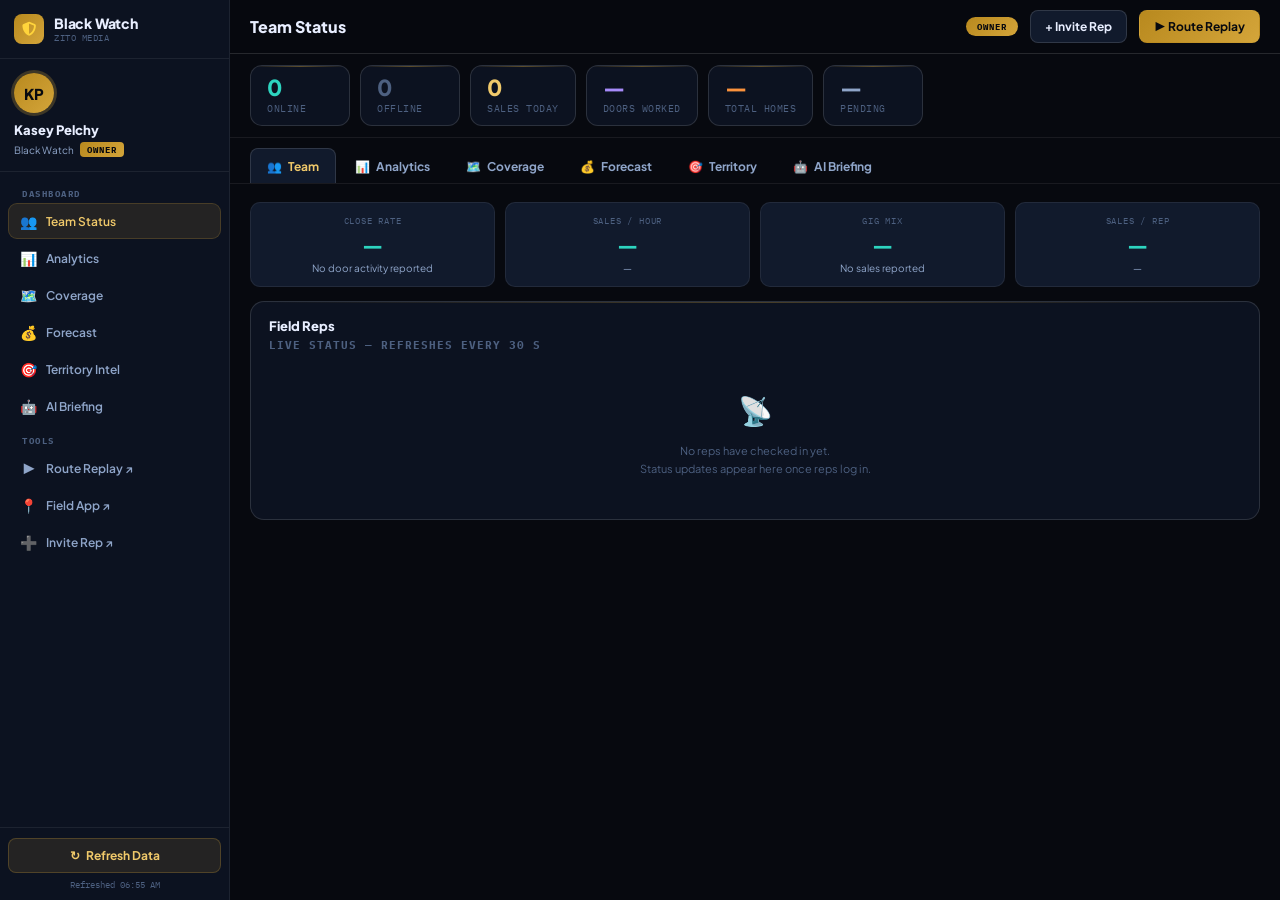
==== commit 7da4d111: "Update sidebar branding and links in admin.html" ====
--- a/admin.html
+++ b/admin.html
@@ -6,6 +6,7 @@
 <title>Zito FieldOS — Owner Dashboard</title>
 <link rel="preconnect" href="https://fonts.googleapis.com">
 <link href="https://fonts.googleapis.com/css2?family=Plus+Jakarta+Sans:wght@400;500;600;700;800&family=IBM+Plex+Mono:wght@400;500;600&display=swap" rel="stylesheet">
+<link rel="stylesheet" href="https://cdnjs.cloudflare.com/ajax/libs/font-awesome/6.5.2/css/all.min.css">
 <style>
 /* ══════════════════════════════════════════════════════
    DESIGN TOKENS
@@ -594,9 +595,9 @@
 <!-- ══════════ SIDEBAR ══════════ -->
 <nav id="sidebar">
   <div class="sb-logo">
-    <div class="sb-mark">F</div>
+    <div class="sb-mark"><i class="fa-solid fa-shield-halved" style="color: rgb(255, 212, 59);"></i></div>
     <div>
-      <div class="sb-brand">FieldOS</div>
+      <div class="sb-brand">Black Watch</div>
       <div class="sb-sub">Zito Media</div>
     </div>
   </div>
@@ -605,7 +606,7 @@
     <div class="sb-avatar">KP</div>
     <div class="sb-name">Kasey Pelchy</div>
     <div class="sb-role-row">
-      <span class="sb-role">Owner</span>
+      <span class="sb-role">Black Watch</span>
       <span class="sb-owner-badge">OWNER</span>
     </div>
   </div>
@@ -623,7 +624,7 @@
     <div class="sb-item" onclick="window.open('route-replay.html','_blank')">
       <span class="sb-icon">▶️</span>Route Replay ↗
     </div>
-    <div class="sb-item" onclick="window.open('index.html','_blank')">
+    <div class="sb-item" onclick="window.open('https://zitofiber.vercel.app','_blank')">
       <span class="sb-icon">📍</span>Field App ↗
     </div>
     <div class="sb-item" onclick="window.open('rep-invite.html','_blank')">
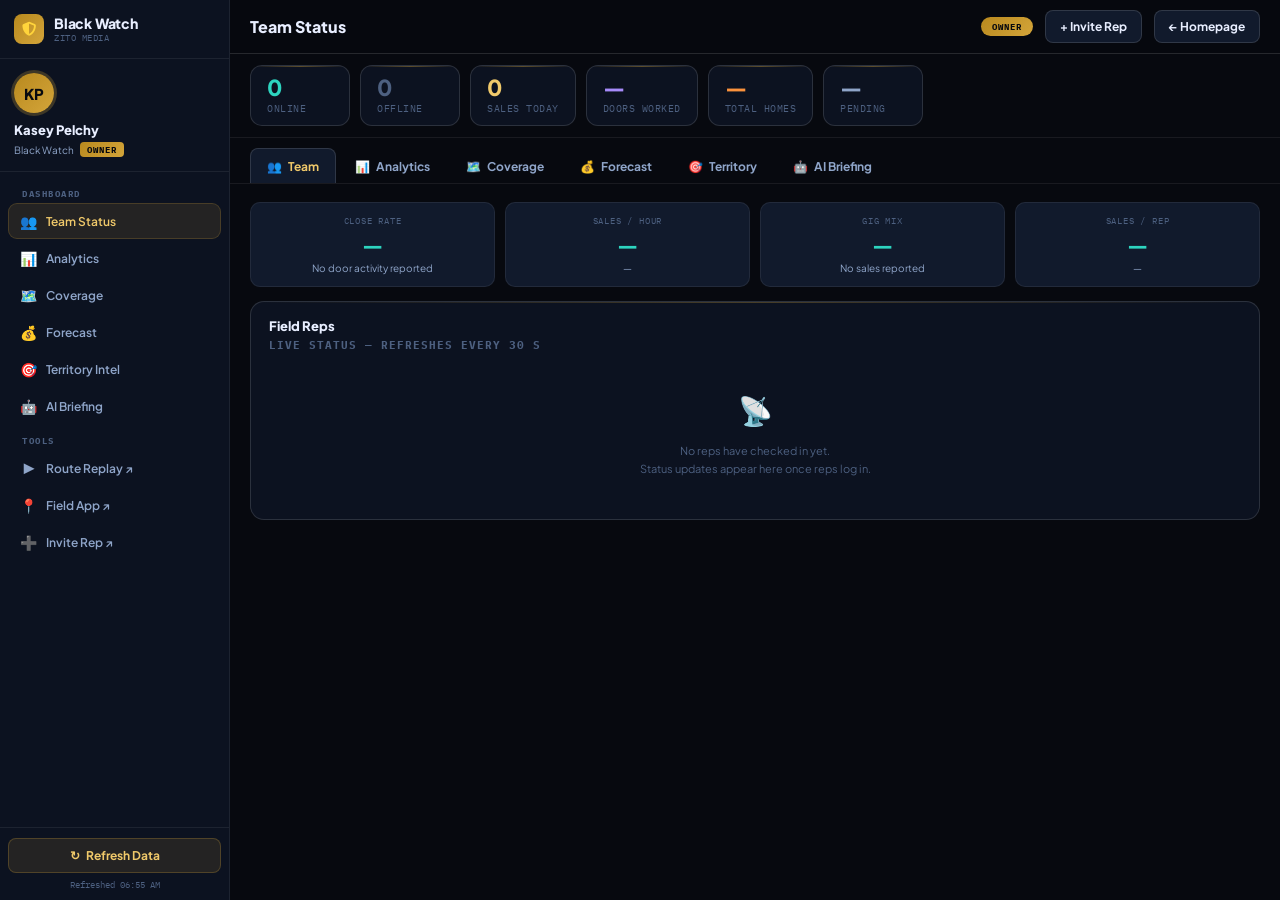
==== commit 449c4dc9: "Replace Route Replay link with Homepage link" ====
--- a/admin.html
+++ b/admin.html
@@ -648,7 +648,7 @@
     <div class="tb-title" id="tb-title">Team Status</div>
     <div class="tb-owner">OWNER</div>
     <a class="tb-action" href="rep-invite.html" target="_blank">+ Invite Rep</a>
-    <a class="tb-action primary" href="route-replay.html" target="_blank">▶ Route Replay</a>
+    <a class="tb-action" href="landing.html">← Homepage</a>
   </div>
 
   <!-- KPI BAR -->
